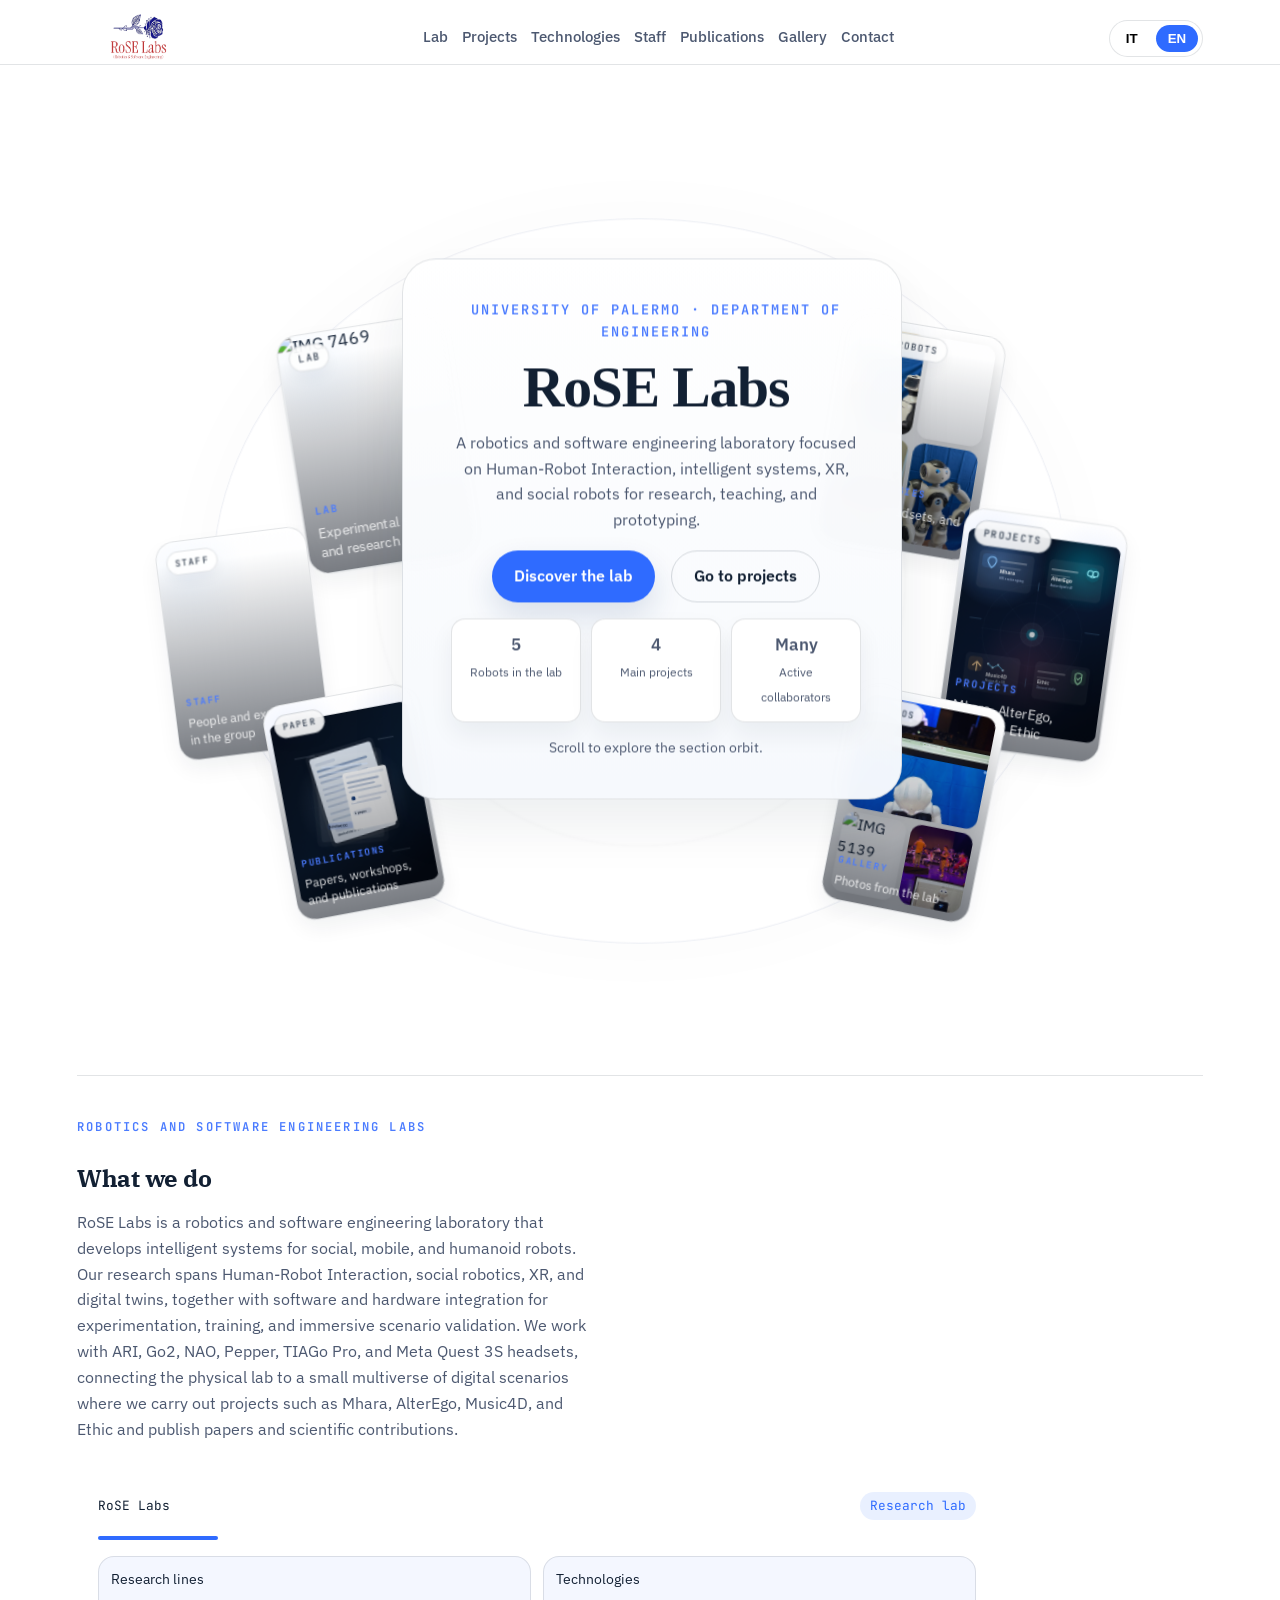
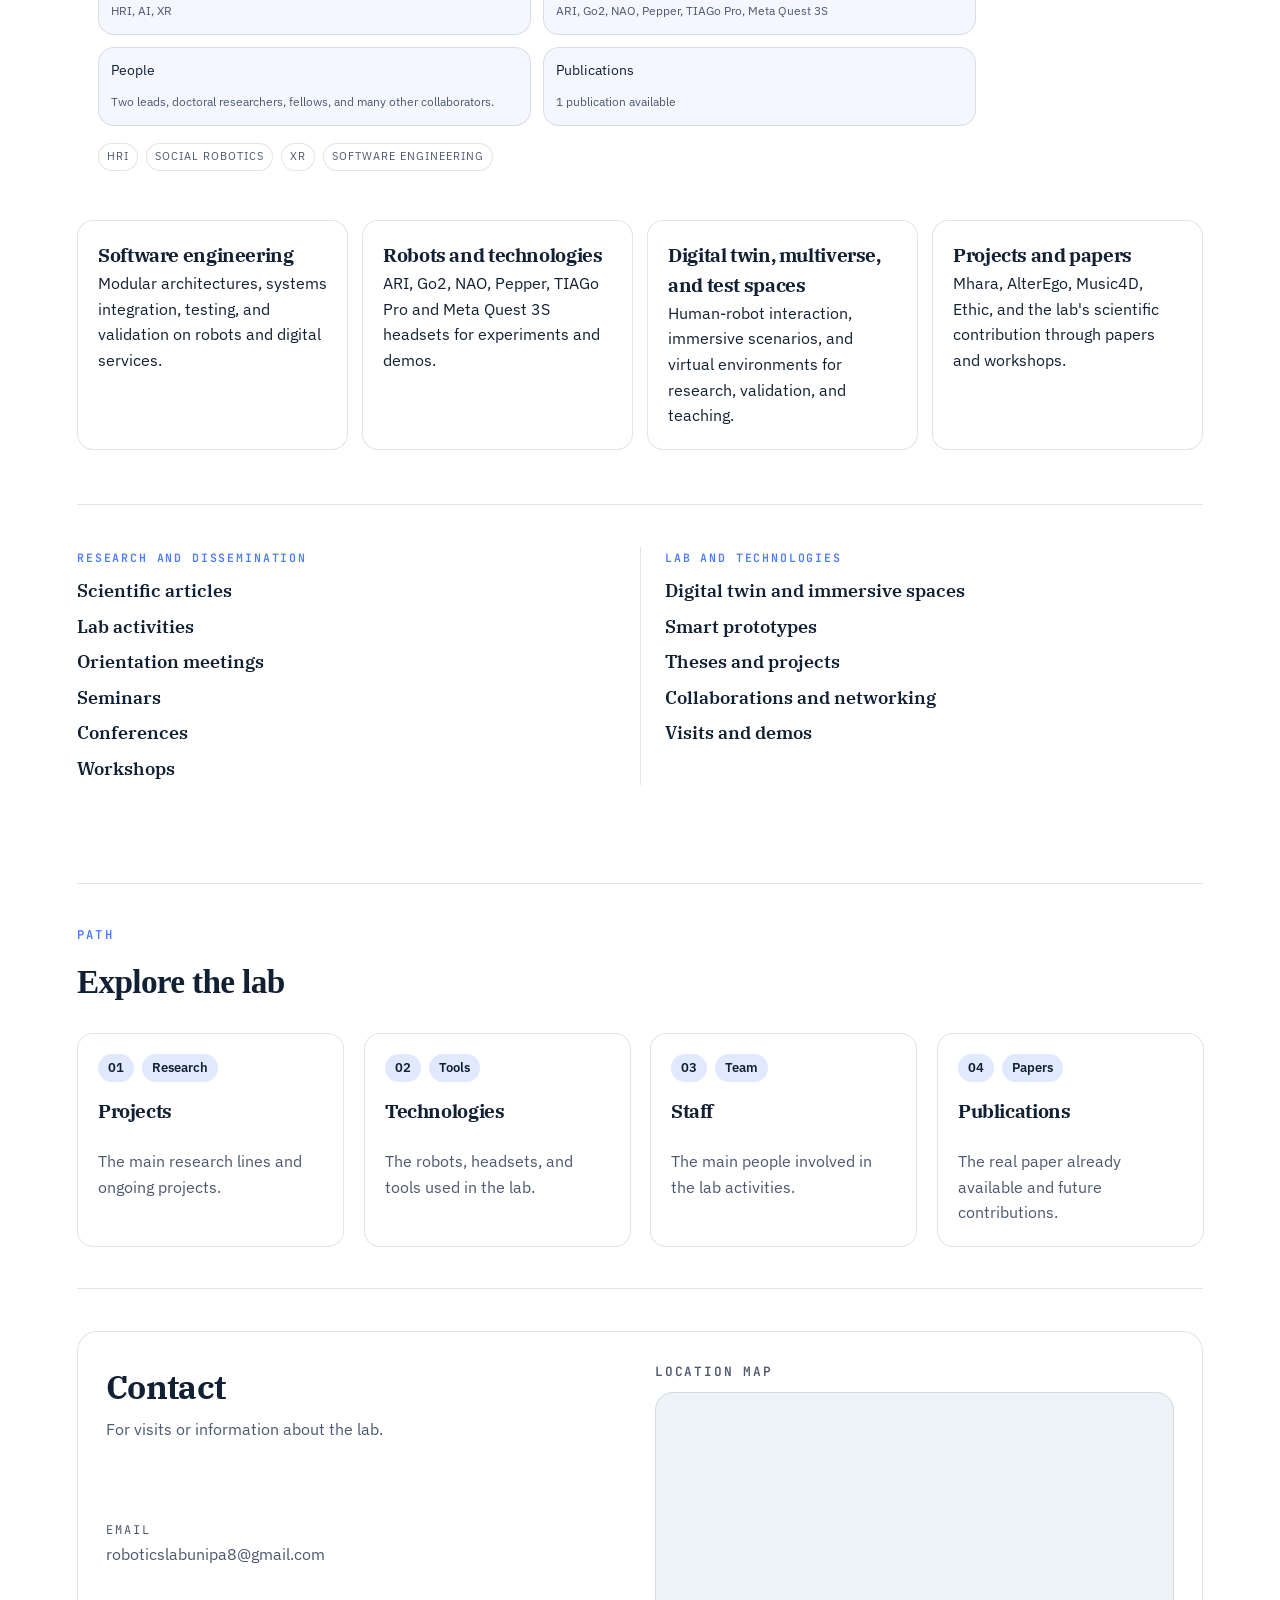
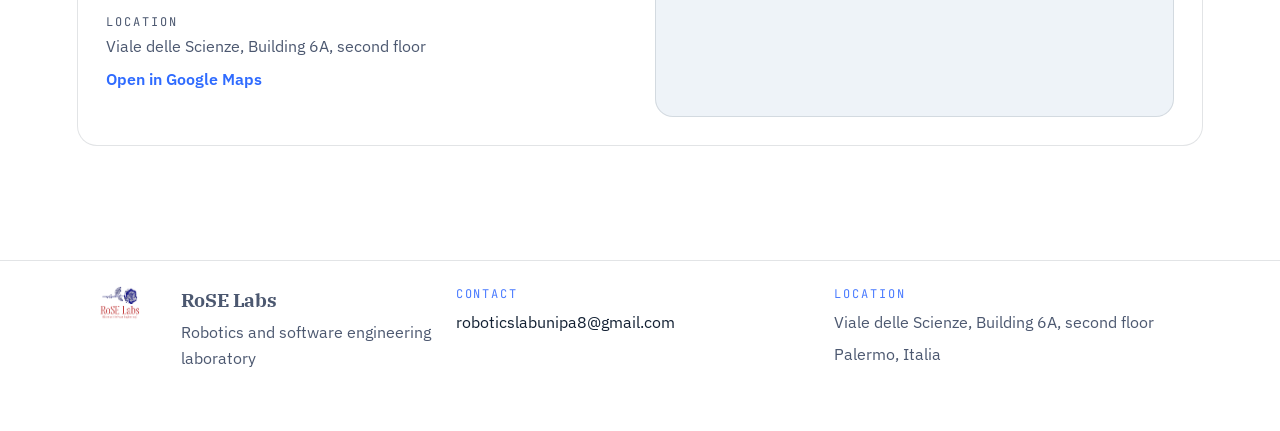
==== index.html @ fd1075a4 "Move contact map beside details" ====
<!doctype html>
<html lang="it">
  <head>
    <meta charset="utf-8" />
    <meta name="viewport" content="width=device-width, initial-scale=1" />
    <title>RoSE Labs | Robotica & Ingegneria del Software</title>
    <link rel="preconnect" href="https://fonts.googleapis.com" />
    <link rel="preconnect" href="https://fonts.gstatic.com" crossorigin />
    <link
      href="https://fonts.googleapis.com/css2?family=IBM+Plex+Sans:wght@400;500;600;700&family=IBM+Plex+Serif:wght@500;600;700&family=JetBrains+Mono:wght@500&display=swap"
      rel="stylesheet"
    />
    <script src="theme-init.js?v=20260723-8"></script>
    <link rel="stylesheet" href="styles.css?v=20260723-8" />
    <script defer src="data/site-content.js?v=20260723-8"></script>
    <script defer src="app.js?v=20260723-8"></script>
  </head>
  <body class="home-page">
    <div class="ambient"></div>
    <div class="mesh"></div>

    <div class="site-loader" data-site-loader aria-live="polite" aria-busy="true">
      <div class="ai-matrix-loader" aria-hidden="true">
        <div class="glow"></div>
        <span class="digit">0</span>
        <span class="digit">1</span>
        <span class="digit">0</span>
        <span class="digit">1</span>
        <span class="digit">1</span>
        <span class="digit">0</span>
        <span class="digit">0</span>
        <span class="digit">1</span>
      </div>
    </div>

    <a class="skip" href="#contenuti">Skip</a>

    <header class="site-header">
      <nav class="nav">
        <a class="site-brand" href="#home" aria-label="RoSE Labs home">
          <img src="assets/rose-labs-logo.png" alt="RoSE Labs" />
        </a>
        <div class="nav-links" id="site-nav-links">
          <a href="#lab" data-i18n="nav.lab">Lab</a>
          <a href="projects.html" data-i18n="nav.projects">Progetti</a>
          <a href="tecnologie.html" data-i18n="nav.equipment">Tecnologie</a>
          <a href="people.html" data-i18n="nav.team">Staff</a>
          <a href="publications.html" data-i18n="nav.publications">Pubblicazioni</a>
          <a href="gallery.html" data-i18n="nav.gallery">Galleria</a>
          <a href="#contatti" data-i18n="nav.contact">Contatti</a>
        </div>
        <div class="header-actions">
          <button
            type="button"
            class="nav-toggle"
            data-nav-toggle
            aria-expanded="false"
            aria-controls="site-nav-links"
            data-i18n="nav.menu"
          >
            Menu
          </button>
          <div class="lang-switch" aria-label="Language">
            <button type="button" class="lang-btn" data-lang="it" aria-pressed="true">IT</button>
            <button type="button" class="lang-btn" data-lang="en" aria-pressed="false">EN</button>
          </div>
        </div>
      </nav>
    </header>

    <main id="contenuti">
      <section class="hero hero--orbit" id="home">
        <div class="parallax-layer parallax-layer--halo" data-parallax-speed="0.16" aria-hidden="true"></div>
        <div class="parallax-layer parallax-layer--grid" data-parallax-speed="-0.22" data-parallax-axis="x" aria-hidden="true"></div>
        <div class="parallax-layer parallax-layer--sheet" data-parallax-speed="0.18" aria-hidden="true"></div>
        <div class="parallax-layer parallax-layer--beam" data-parallax-speed="0.28" data-parallax-axis="x" aria-hidden="true"></div>
        <div class="hero-orbit">
          <div class="hero-orbit__stage">
            <div class="hero-orbit__center">
              <p class="eyebrow" data-i18n="hero.eyebrow">Università degli Studi di Palermo · Dipartimento di Ingegneria</p>
              <h1 data-i18n="hero.title">RoSE Labs</h1>
              <p class="hero-subtitle" data-i18n="hero.subtitle">
                Laboratori di robotica e ingegneria del software dedicati a Human-Robot Interaction, sistemi intelligenti, XR e robot sociali per ricerca, didattica e prototipazione.
              </p>
              <div class="hero-actions">
                <a class="cta" href="#lab" data-i18n="hero.ctaPrimary">Scopri il laboratorio</a>
                <a class="cta ghost" href="projects.html" data-i18n="hero.ctaSecondary">Vai ai progetti</a>
              </div>
              <div class="hero-metrics">
                <div class="metric">
                  <span class="metric-value" data-i18n="hero.metric1.value">—</span>
                  <span class="metric-label" data-i18n="hero.metric1.label">Robot nel lab</span>
                </div>
                <div class="metric">
                  <span class="metric-value" data-i18n="hero.metric2.value">—</span>
                  <span class="metric-label" data-i18n="hero.metric2.label">Progetti principali</span>
                </div>
                <div class="metric">
                  <span class="metric-value" data-i18n="hero.metric3.value">Tanti</span>
                  <span class="metric-label" data-i18n="hero.metric3.label">Collaboratori attivi</span>
                </div>
              </div>
              <p class="hero-note" data-i18n="hero.note">
                Scorri per esplorare l'orbita delle sezioni.
              </p>
            </div>

            <div class="hero-orbit__cards" data-hero-orbit-track aria-label="Sezioni principali del sito"></div>
          </div>
        </div>
      </section>

      <section class="focus reveal" id="lab">
        <div class="focus-intro">
          <p class="section-eyebrow" data-i18n="focus.eyebrow">ROBOTICS AND SOFTWARE ENGINEERING LABS</p>
          <h2 data-i18n="focus.title">Di cosa ci occupiamo</h2>
          <p class="section-subtitle focus-subtitle" data-i18n="focus.subtitle">
            RoSE Labs riunisce laboratori di robotica e ingegneria del software che sviluppano sistemi intelligenti applicati a robot sociali, mobili e umanoidi. Le attività di ricerca spaziano dall'Human-Robot Interaction alla robotica sociale, dall'XR agli ambienti immersivi, fino all'integrazione tra software e hardware per sperimentazione, formazione e telepresenza. Lavoriamo con ARI, Go2, NAO, Pepper, TIAGo Pro e visori Meta Quest 3S, collegando il laboratorio fisico a un piccolo multiverso di scenari digitali in cui portiamo avanti progetti come Mhara, AlterEgo, Music4D ed Ethic e pubblichiamo articoli e contributi scientifici.
          </p>
        </div>
        <div class="focus-highlight">
          <div class="console">
            <div class="console-top">
              <span>RoSE Labs</span>
              <span class="console-chip" data-i18n="hero.panelStatus">Laboratorio di ricerca</span>
            </div>
            <div class="console-body">
              <div class="console-line"></div>
              <div class="console-grid">
                <div class="console-card">
                  <p data-i18n="hero.panel1.title">Linee di ricerca</p>
                  <span data-i18n="hero.panel1.value">HRI, AI, XR</span>
                </div>
                <div class="console-card">
                  <p data-i18n="hero.panel2.title">Tecnologie</p>
                  <span data-i18n="hero.panel2.value">ARI, Go2, NAO, Pepper, TIAGo Pro, Meta Quest 3S</span>
                </div>
                <div class="console-card">
                  <p data-i18n="hero.panel3.title">Persone</p>
                  <span data-i18n="hero.panel3.value">Due responsabili, dottorandi, borsisti e tanti altri collaboratori.</span>
                </div>
                <div class="console-card">
                  <p data-i18n="hero.panel4.title">Pubblicazioni</p>
                  <span data-i18n="hero.panel4.value">1 pubblicazione disponibile</span>
                </div>
              </div>
              <div class="console-strip">
                <span>HRI</span>
                <span>Social Robotics</span>
                <span>XR</span>
                <span>Software Engineering</span>
              </div>
            </div>
          </div>
        </div>
        <div class="focus-grid">
          <article class="focus-card">
            <h3 data-i18n="focus.card1.title">Ingegneria del software</h3>
            <p data-i18n="focus.card1.desc">Architetture modulari, integrazione dei sistemi, test e validazione su robot e servizi digitali.</p>
          </article>
          <article class="focus-card">
            <h3 data-i18n="focus.card2.title">Robot e tecnologie</h3>
            <p data-i18n="focus.card2.desc">ARI, Go2, NAO, Pepper, TIAGo Pro e visori Meta Quest 3S per sperimentazioni e demo.</p>
          </article>
          <article class="focus-card">
            <h3 data-i18n="focus.card3.title">XR e metaverso</h3>
            <p data-i18n="focus.card3.desc">Interazione uomo-robot, telepresenza, mondi immersivi e scenari digitali per ricerca e didattica.</p>
          </article>
          <article class="focus-card">
            <h3 data-i18n="focus.card4.title">Progetti e articoli</h3>
            <p data-i18n="focus.card4.desc">Mhara, AlterEgo, Music4D, Ethic e il nostro contributo scientifico con paper e workshop.</p>
          </article>
        </div>
      </section>

      <section class="stats reveal stats-band" aria-label="Attività del laboratorio">
        <div class="stats-marquee" data-stats-marquee></div>
      </section>

      <section class="section reveal section-hub" id="esplora">
        <div class="section-header">
          <div>
            <p class="section-eyebrow" data-i18n="hub.eyebrow">Percorso</p>
            <h2 data-i18n="hub.title">Approfondisci il laboratorio</h2>
          </div>
        </div>
        <div class="cards hub-grid">
          <a class="card hub-card" href="projects.html">
            <div class="card-top">
              <span class="pill">01</span>
              <span class="pill" data-i18n="hub.card1.meta">Ricerca</span>
            </div>
            <h3 data-i18n="hub.card1.title">Progetti</h3>
            <p data-i18n="hub.card1.desc">Le principali linee di ricerca e i progetti in corso.</p>
          </a>
          <a class="card hub-card" href="tecnologie.html">
            <div class="card-top">
              <span class="pill">02</span>
              <span class="pill" data-i18n="hub.card2.meta">Strumenti</span>
            </div>
            <h3 data-i18n="hub.card2.title">Tecnologie</h3>
            <p data-i18n="hub.card2.desc">Robot, visori e strumenti utilizzati nel laboratorio.</p>
          </a>
          <a class="card hub-card" href="people.html">
            <div class="card-top">
              <span class="pill">03</span>
              <span class="pill" data-i18n="hub.card3.meta">Team</span>
            </div>
            <h3 data-i18n="hub.card3.title">Staff</h3>
            <p data-i18n="hub.card3.desc">Le persone principali coinvolte nelle attività del laboratorio.</p>
          </a>
          <a class="card hub-card" href="publications.html">
            <div class="card-top">
              <span class="pill">04</span>
              <span class="pill" data-i18n="hub.card4.meta">Articoli</span>
            </div>
            <h3 data-i18n="hub.card4.title">Pubblicazioni</h3>
            <p data-i18n="hub.card4.desc">L'articolo reale già disponibile e i prossimi contributi.</p>
          </a>
        </div>
      </section>

      <section class="section callout reveal" id="contatti">
        <div class="section-parallax section-parallax--contact" data-parallax-speed="0.16" aria-hidden="true"></div>
        <div class="callout-box">
          <div class="callout-content">
            <div>
              <h2 data-i18n="contact.title">Contatti</h2>
              <p data-i18n="contact.subtitle">Per visite o informazioni sul laboratorio.</p>
            </div>
            <div class="contact-info">
              <div>
                <span class="contact-label" data-i18n="contact.emailLabel">Email</span>
                <p>roboticslabunipa8@gmail.com</p>
              </div>
              <div>
                <span class="contact-label" data-i18n="contact.locationLabel">Sede</span>
                <p data-i18n="contact.location">Viale delle Scienze, Edificio 6A, secondo piano</p>
                <a
                  class="contact-map"
                  data-i18n="contact.mapLabel"
                  href="https://www.google.com/maps/search/?api=1&query=Viale+delle+Scienze%2C+Edificio+6A%2C+secondo+piano%2C+Palermo"
                  target="_blank"
                  rel="noreferrer"
                >
                  Apri su Google Maps
                </a>
              </div>
            </div>
          </div>
          <div class="contact-map-embed">
            <p class="contact-map-title" data-i18n="contact.mapEmbedTitle">Mappa della sede</p>
            <iframe
              title="Mappa della sede del laboratorio"
              src="https://www.google.com/maps?q=Viale+delle+Scienze,+Edificio+6A,+secondo+piano,+Palermo&output=embed"
              loading="lazy"
              referrerpolicy="no-referrer-when-downgrade"
              allowfullscreen
            ></iframe>
          </div>
        </div>
      </section>

    </main>

    <footer class="footer">
      <div class="footer-brand">
        <img class="footer-logo" src="assets/rose-labs-logo.png" alt="RoSE Labs" />
        <div class="footer-brand-text">
          <strong>RoSE Labs</strong>
          <p data-i18n="footer.line">Laboratori di robotica e ingegneria del software</p>
        </div>
      </div>
      <div class="footer-block">
        <span class="footer-label" data-i18n="contact.title">Contatti</span>
        <a href="mailto:roboticslabunipa8@gmail.com">roboticslabunipa8@gmail.com</a>
      </div>
      <div class="footer-block">
        <span class="footer-label" data-i18n="contact.locationLabel">Sede</span>
        <p data-i18n="contact.location">Viale delle Scienze, Edificio 6A, secondo piano</p>
        <p>Palermo, Italia</p>
      </div>
    </footer>
  </body>
</html>
---- styles.css ----
:root {
  --ink: #0b1422;
  --ink-soft: #243247;
  --paper: #f3f6fb;
  --card: #ffffff;
  --accent: #2f6bff;
  --accent-2: #4a7bff;
  --accent-3: #d6e4ff;
  --shadow: rgba(11, 20, 34, 0.12);
  --glow: rgba(47, 107, 255, 0.25);
}

* {
  box-sizing: border-box;
  margin: 0;
  padding: 0;
}

body {
  font-family: "Sora", sans-serif;
  color: var(--ink);
  background: #fff;
  min-height: 100vh;
  line-height: 1.6;
}

html.show-site-loader body {
  overflow: hidden;
}

html.show-site-loader body > :not(.site-loader) {
  visibility: hidden;
}

.ambient {
  position: fixed;
  inset: -10% -20% auto auto;
  width: 55vw;
  height: 55vw;
  background: radial-gradient(circle, rgba(47, 107, 255, 0.25) 0%, transparent 70%);
  filter: blur(55px);
  z-index: -2;
  display: none;
}

.mesh {
  position: fixed;
  inset: 0;
  background-image: radial-gradient(circle at 1px 1px, rgba(11, 20, 34, 0.05) 1px, transparent 0);
  background-size: 26px 26px;
  opacity: 0.45;
  pointer-events: none;
  z-index: -1;
  display: none;
}

a {
  color: inherit;
  text-decoration: none;
}

.skip {
  position: absolute;
  left: -999px;
  top: 10px;
  background: var(--accent);
  color: #fff;
  padding: 8px 12px;
  border-radius: 999px;
}

.skip:focus {
  left: 20px;
}

.site-loader {
  position: fixed;
  inset: 0;
  z-index: 6000;
  display: none;
  place-items: center;
  padding: 24px;
  background: #fff;
  transition:
    opacity 0.32s ease,
    visibility 0.32s ease,
    transform 0.32s ease;
}

html.show-site-loader .site-loader {
  display: grid;
}

.site-loader.is-hidden {
  opacity: 0;
  visibility: hidden;
  pointer-events: none;
  transform: scale(1.01);
}


.ai-matrix-loader {
  width: 120px;
  height: 160px;
  margin: 30px auto;
  position: relative;
  perspective: 800px;
  display: grid;
  grid-template-columns: repeat(3, 1fr);
  gap: 5px;
}

.digit {
  color: var(--accent);
  font-family: monospace;
  font-size: 18px;
  text-align: center;
  text-shadow: 0 0 5px rgba(47, 107, 255, 0.85);
  animation:
    matrix-fall 2s infinite,
    matrix-flicker 0.5s infinite;
  opacity: 0;
  z-index: 1;
}

.digit:nth-child(1) {
  animation-delay: 0.1s;
}

.digit:nth-child(2) {
  animation-delay: 0.3s;
}

.digit:nth-child(3) {
  animation-delay: 0.5s;
}

.digit:nth-child(4) {
  animation-delay: 0.7s;
}

.digit:nth-child(5) {
  animation-delay: 0.9s;
}

.digit:nth-child(6) {
  animation-delay: 1.1s;
}

.digit:nth-child(7) {
  animation-delay: 1.3s;
}

.digit:nth-child(8) {
  animation-delay: 1.5s;
}

.glow {
  position: absolute;
  top: 0;
  left: 0;
  right: 0;
  bottom: 0;
  background: radial-gradient(
    circle,
    rgba(47, 107, 255, 0.12) 0%,
    transparent 70%
  );
  animation: matrix-pulse 2s infinite;
}

@keyframes matrix-fall {
  0% {
    transform: translateY(-50px) rotateX(90deg);
    opacity: 0;
  }
  20%,
  80% {
    transform: translateY(0) rotateX(0deg);
    opacity: 0.8;
  }
  100% {
    transform: translateY(50px) rotateX(-90deg);
    opacity: 0;
  }
}

@keyframes matrix-flicker {
  0%,
  19%,
  21%,
  100% {
    opacity: 0.8;
  }
  20% {
    opacity: 0.2;
  }
}

@keyframes matrix-pulse {
  0%,
  100% {
    opacity: 0.25;
  }
  50% {
    opacity: 0.6;
  }
}

.site-header {
  padding: 16px 6vw 0;
  position: sticky;
  top: 0;
  z-index: 10;
  backdrop-filter: blur(12px);
  background: rgba(255, 255, 255, 0.98);
}

.nav {
  display: flex;
  align-items: center;
  justify-content: space-between;
  gap: 24px;
}

.site-brand {
  display: inline-flex;
  align-items: center;
  flex: 0 0 auto;
}

.site-brand img {
  display: block;
  width: min(240px, 38vw);
  height: auto;
}

.nav-links {
  display: flex;
  gap: 18px;
  font-weight: 500;
  flex-wrap: wrap;
}

.nav-links a {
  padding: 6px 0;
  border-bottom: 2px solid transparent;
  transition: border-color 0.2s ease;
}

.nav-links a:hover,
.nav-links a:focus {
  border-color: var(--accent);
}

.lang-switch {
  display: flex;
  gap: 6px;
  background: rgba(255, 255, 255, 0.7);
  padding: 4px;
  border-radius: 999px;
  box-shadow: 0 8px 20px rgba(11, 20, 34, 0.08);
}

.lang-btn {
  border: none;
  background: transparent;
  padding: 6px 12px;
  border-radius: 999px;
  font-weight: 600;
  cursor: pointer;
}

.lang-btn.active {
  background: var(--accent);
  color: #fff;
}

main {
  padding: 0 6vw 80px;
}

.hero {
  display: grid;
  grid-template-columns: repeat(2, minmax(0, 1fr));
  gap: 48px;
  padding: 80px 0 40px;
  align-items: center;
}

.hero.hero--orbit {
  display: block;
  padding: 56px 0 34px;
  position: relative;
  isolation: isolate;
  overflow: visible;
}

.hero.hero--orbit::before {
  content: "";
  position: absolute;
  inset: 14px 0 0;
  border-radius: 42px;
  background: transparent;
  border: 1px solid transparent;
  box-shadow: none;
  z-index: 0;
}

.hero.hero--orbit::after {
  content: "";
  position: absolute;
  inset: 14px 0 0;
  border-radius: 42px;
  background: transparent;
  pointer-events: none;
  z-index: 0;
}

.eyebrow {
  text-transform: uppercase;
  letter-spacing: 2px;
  font-size: 0.85rem;
  color: var(--accent-2);
  font-weight: 600;
  margin-bottom: 12px;
  font-family: "JetBrains Mono", monospace;
}

.hero h1 {
  font-family: "Fraunces", serif;
  font-size: clamp(2.6rem, 4.2vw, 3.9rem);
  line-height: 1.1;
  margin-bottom: 18px;
}

.hero-subtitle {
  font-size: 1.05rem;
  color: var(--ink-soft);
  margin-bottom: 24px;
}

.hero-actions {
  display: flex;
  gap: 16px;
  margin-bottom: 18px;
  flex-wrap: wrap;
}

.cta {
  display: inline-flex;
  align-items: center;
  justify-content: center;
  padding: 12px 22px;
  background: var(--accent);
  color: #fff;
  border-radius: 999px;
  font-weight: 600;
  box-shadow: 0 14px 30px var(--glow);
  transition: transform 0.2s ease, box-shadow 0.2s ease;
}

.cta:hover {
  transform: translateY(-2px);
  box-shadow: 0 18px 34px rgba(47, 107, 255, 0.35);
}

.cta.ghost {
  background: transparent;
  color: var(--ink);
  border: 1px solid rgba(11, 20, 34, 0.2);
  box-shadow: none;
}

.hero-metrics {
  display: grid;
  grid-template-columns: repeat(3, minmax(0, 1fr));
  gap: 12px;
  margin-bottom: 18px;
}

.metric {
  background: #fff;
  border-radius: 16px;
  padding: 12px 14px;
  box-shadow: 0 12px 24px rgba(11, 20, 34, 0.08);
}

.metric-value {
  font-size: 1.2rem;
  font-weight: 600;
  display: block;
}

.metric-label {
  font-size: 0.8rem;
  color: var(--ink-soft);
}

.language-choice {
  display: flex;
  align-items: center;
  gap: 12px;
  flex-wrap: wrap;
  font-size: 0.95rem;
  margin-bottom: 10px;
}

.lang-pill {
  border: none;
  background: #fff;
  padding: 6px 14px;
  border-radius: 999px;
  box-shadow: 0 10px 22px rgba(11, 20, 34, 0.08);
  cursor: pointer;
  font-weight: 600;
}

.hero-note {
  color: rgba(11, 20, 34, 0.7);
  font-size: 0.9rem;
}

.hero.hero--orbit .hero-orbit {
  position: relative;
  z-index: 1;
  padding: clamp(18px, 2.2vw, 28px);
}

.hero.hero--orbit .hero-orbit__stage {
  position: relative;
  min-height: clamp(820px, 96vh, 1120px);
  border-radius: 36px;
  overflow: visible;
}

.hero.hero--orbit .hero-orbit__stage::before,
.hero.hero--orbit .hero-orbit__stage::after {
  content: "";
  position: absolute;
  pointer-events: none;
  transform-origin: center;
}

.hero.hero--orbit .hero-orbit__stage::before {
  inset: 8% 10%;
  border-radius: 50%;
  border: 1px solid rgba(22, 59, 116, 0.08);
  box-shadow:
    inset 0 0 0 1px rgba(22, 59, 116, 0.03),
    0 0 120px rgba(22, 59, 116, 0.03);
  opacity: 0.78;
}

.hero.hero--orbit .hero-orbit__stage::after {
  inset: 18% 16%;
  border-radius: 50%;
  background:
    radial-gradient(circle at 50% 50%, rgba(22, 59, 116, 0.05) 0%, transparent 52%),
    radial-gradient(circle at 50% 50%, transparent 57%, rgba(22, 59, 116, 0.04) 58%, transparent 59%);
  opacity: 0.42;
}

.hero.hero--orbit .hero-orbit__center {
  position: absolute;
  top: 44%;
  left: 50%;
  z-index: 2;
  width: min(500px, 88vw);
  padding:
    clamp(28px, 3.5vw, 40px)
    clamp(30px, 3.8vw, 40px)
    clamp(28px, 3.5vw, 40px)
    clamp(34px, 4.5vw, 48px);
  border-radius: 34px;
  background:
    linear-gradient(180deg, rgba(255, 255, 255, 0.98), rgba(246, 249, 253, 0.98));
  border: 1px solid var(--line);
  box-shadow: 0 24px 56px rgba(18, 32, 51, 0.08);
  backdrop-filter: blur(10px);
  text-align: center;
  color: var(--ink);
  transform: translate(calc(-50% + 12px), -50%);
}

.hero.hero--orbit .hero-orbit__center .eyebrow {
  color: var(--accent-2);
}

.hero.hero--orbit .hero-subtitle {
  max-width: 58ch;
  margin: 0 auto 18px;
  color: var(--ink-soft);
}

.hero.hero--orbit .hero-actions {
  justify-content: center;
}

.hero.hero--orbit .cta.ghost {
  color: var(--ink);
  border-color: rgba(18, 32, 51, 0.16);
}

.hero.hero--orbit .hero-metrics {
  margin-bottom: 14px;
}

.hero.hero--orbit .metric {
  background: #fff;
  border: 1px solid var(--line);
  box-shadow: 0 12px 24px rgba(18, 32, 51, 0.06);
  color: var(--ink);
}

.hero.hero--orbit .metric-value,
.hero.hero--orbit .metric-label,
.hero.hero--orbit .hero-note {
  color: var(--ink-soft);
}

.hero.hero--orbit .hero-note {
  margin-top: 6px;
}

.hero.hero--orbit .hero-orbit__cards {
  position: absolute;
  inset: 0;
  z-index: 1;
  transform-style: preserve-3d;
}

.hero-orbit-card {
  position: absolute;
  top: 50%;
  left: 50%;
  width: clamp(160px, 12vw, 226px);
  aspect-ratio: 4 / 5.8;
  transform:
    translate(-50%, -50%)
    translate3d(
    calc(var(--orbit-x) + var(--orbit-scroll-x, 0px)),
      calc(var(--orbit-y) + var(--orbit-scroll-y, 0px)),
      0
    )
    rotate(calc(var(--orbit-rotate) + var(--orbit-scroll-rotate, 0deg)))
    scale(var(--orbit-scale));
  border-radius: 20px;
  overflow: hidden;
  background: #fff;
  border: 1px solid var(--line);
  box-shadow: 0 10px 22px rgba(18, 32, 51, 0.06);
  color: var(--ink);
  display: flex;
  align-items: flex-end;
  text-decoration: none;
  transition:
    transform 0.28s ease,
    box-shadow 0.28s ease,
    border-color 0.28s ease;
  will-change: transform;
}

.hero-orbit-card::before {
  content: "";
  position: absolute;
  inset: 0;
  background:
    linear-gradient(180deg, rgba(255, 255, 255, 0.02) 10%, rgba(6, 10, 18, 0.52) 100%);
  pointer-events: none;
  z-index: 1;
}

.hero-orbit-card__visual {
  position: absolute;
  inset: 0;
  display: block;
  overflow: hidden;
  background:
    radial-gradient(circle at 20% 18%, rgba(125, 183, 255, 0.08) 0%, transparent 28%),
    linear-gradient(180deg, rgba(255, 255, 255, 0.05), rgba(246, 249, 253, 0.94));
}

.hero-orbit-card__visual img {
  width: 100%;
  height: 100%;
  display: block;
  object-fit: cover;
  transform: scale(1.02);
  transition: transform 0.35s ease;
  filter: saturate(1.05) contrast(1.04);
}

.hero-orbit-card__visual--collage {
  display: grid;
  gap: 5px;
  padding: 9px;
  background:
    radial-gradient(circle at 20% 18%, rgba(125, 183, 255, 0.07) 0%, transparent 30%),
    linear-gradient(180deg, rgba(255, 255, 255, 0.04), rgba(246, 249, 253, 0.96));
}

.hero-orbit-card__visual--people {
  grid-template-columns: 1.12fr 0.88fr 0.84fr;
  grid-template-rows: 1.05fr 0.82fr 0.82fr;
}

.hero-orbit-card__visual--people .hero-orbit-card__tile--0 {
  grid-column: 1 / 3;
  grid-row: 1 / 3;
}

.hero-orbit-card__visual--people .hero-orbit-card__tile--1 {
  grid-column: 3 / 4;
  grid-row: 1 / 2;
}

.hero-orbit-card__visual--people .hero-orbit-card__tile--2 {
  grid-column: 3 / 4;
  grid-row: 2 / 3;
}

.hero-orbit-card__visual--people .hero-orbit-card__tile--3 {
  grid-column: 1 / 2;
  grid-row: 3 / 4;
}

.hero-orbit-card__visual--people .hero-orbit-card__tile--4 {
  grid-column: 2 / 4;
  grid-row: 3 / 4;
}

.hero-orbit-card__visual--robots,
.hero-orbit-card__visual--gallery {
  grid-template-columns: repeat(2, minmax(0, 1fr));
  grid-template-rows: repeat(2, minmax(0, 1fr));
}

.hero-orbit-card__visual--gallery {
  grid-template-rows: 1.1fr 0.78fr;
}

.hero-orbit-card__visual--gallery .hero-orbit-card__tile--0 {
  grid-column: 1 / 3;
  grid-row: 1 / 2;
}

.hero-orbit-card__visual--gallery .hero-orbit-card__tile--1 {
  grid-column: 1 / 2;
  grid-row: 2 / 3;
}

.hero-orbit-card__visual--gallery .hero-orbit-card__tile--2 {
  grid-column: 2 / 3;
  grid-row: 2 / 3;
}

.hero-orbit-card__tile {
  position: relative;
  overflow: hidden;
  border-radius: 12px;
  background: rgba(255, 255, 255, 0.03);
  box-shadow: 0 8px 18px rgba(0, 0, 0, 0.12);
}

.hero-orbit-card__tile img {
  width: 100%;
  height: 100%;
  display: block;
  object-fit: cover;
  filter: saturate(1.04) contrast(1.03);
}

.hero-orbit-card__visual--illustration {
  background:
    radial-gradient(circle at 18% 18%, rgba(94, 140, 255, 0.12) 0%, transparent 26%),
    radial-gradient(circle at 82% 22%, rgba(47, 107, 255, 0.1) 0%, transparent 24%),
    linear-gradient(180deg, rgba(255, 255, 255, 0.06), rgba(246, 249, 253, 0.96));
}

.hero-orbit-card__visual--illustration img {
  object-fit: contain;
  padding: 6px;
}

.hero-orbit-card__badge {
  position: absolute;
  top: 10px;
  left: 10px;
  z-index: 2;
  padding: 4px 8px;
  border-radius: 999px;
  background: rgba(255, 255, 255, 0.88);
  border: 1px solid var(--line);
  color: var(--ink);
  font-family: "JetBrains Mono", monospace;
  font-size: 0.6rem;
  letter-spacing: 0.12em;
  text-transform: uppercase;
  backdrop-filter: blur(10px);
  box-shadow: 0 8px 14px rgba(18, 32, 51, 0.04);
}

.hero-orbit-card__copy {
  position: relative;
  z-index: 2;
  display: grid;
  gap: 4px;
  padding: 12px 12px 12px;
}

.hero-orbit-card__label {
  font-family: "JetBrains Mono", monospace;
  font-size: 0.62rem;
  letter-spacing: 0.16em;
  text-transform: uppercase;
  color: var(--accent-2);
  font-weight: 700;
}

.hero-orbit-card__meta {
  font-size: 0.84rem;
  line-height: 1.35;
  color: rgba(255, 255, 255, 0.88);
}

.hero-orbit-card:hover,
.hero-orbit-card:focus-visible {
  border-color: rgba(22, 59, 116, 0.28);
  box-shadow: 0 16px 30px rgba(18, 32, 51, 0.08);
  transform:
    translate(-50%, -50%)
    translate3d(
      calc(var(--orbit-x) + var(--orbit-scroll-x, 0px)),
      calc(var(--orbit-y) + var(--orbit-scroll-y, 0px)),
      0
    )
    rotate(calc(0deg + var(--orbit-scroll-rotate, 0deg)))
    scale(calc(var(--orbit-scale) * 1.03));
}

.hero-orbit-card:hover .hero-orbit-card__visual img,
.hero-orbit-card:focus-visible .hero-orbit-card__visual img {
  transform: scale(1.04);
}

.hero-orbit-card:focus-visible {
  outline: 3px solid rgba(22, 59, 116, 0.22);
  outline-offset: 4px;
}

.hero-visual {
  position: relative;
  height: 460px;
  display: flex;
  justify-content: center;
  align-items: center;
}

.console {
  width: 320px;
  background: transparent;
  color: var(--ink);
  border-radius: 28px;
  padding: 20px;
  box-shadow: none;
  border: 1px solid transparent;
  position: relative;
  overflow: hidden;
  animation: none;
}

.console-top {
  display: flex;
  align-items: center;
  justify-content: space-between;
  font-family: "JetBrains Mono", monospace;
  font-size: 0.8rem;
  margin-bottom: 16px;
}

.console-chip {
  background: rgba(47, 107, 255, 0.1);
  color: var(--accent);
  padding: 4px 10px;
  border-radius: 999px;
}

.console-body {
  display: grid;
  gap: 16px;
}

.console-line {
  width: 120px;
  height: 4px;
  background: var(--accent);
  border-radius: 999px;
}

.console-grid {
  display: grid;
  grid-template-columns: repeat(2, minmax(0, 1fr));
  gap: 12px;
}

.console-card {
  background: rgba(47, 107, 255, 0.05);
  border: 1px solid var(--line);
  padding: 12px;
  border-radius: 16px;
}

.console-card p {
  font-size: 0.85rem;
  margin-bottom: 6px;
  color: var(--ink);
}

.console-card span {
  font-size: 0.75rem;
  color: var(--ink-soft);
}

.console-strip {
  display: flex;
  gap: 8px;
  flex-wrap: wrap;
  font-size: 0.7rem;
  text-transform: uppercase;
  letter-spacing: 1px;
}

.console-strip span {
  padding: 4px 8px;
  border: 1px solid var(--line);
  border-radius: 999px;
  background: #fff;
  color: var(--ink-soft);
}

.orb {
  position: absolute;
  border-radius: 999px;
  background: radial-gradient(circle, rgba(125, 183, 255, 0.6) 0%, rgba(125, 183, 255, 0.1) 70%);
  filter: blur(1px);
  animation: drift 10s ease-in-out infinite;
}

.orb-one {
  width: 120px;
  height: 120px;
  top: 20px;
  left: 20px;
}

.orb-two {
  width: 80px;
  height: 80px;
  bottom: 40px;
  right: 30px;
  animation-delay: -2s;
}

.orb-three {
  width: 60px;
  height: 60px;
  top: 150px;
  right: 80px;
  background: radial-gradient(circle, rgba(47, 107, 255, 0.6) 0%, rgba(47, 107, 255, 0.1) 70%);
}

.focus {
  padding: 40px 0 20px;
  display: grid;
  gap: 28px;
}

.focus-intro {
  display: grid;
  gap: 12px;
  max-width: 920px;
}

.section-header {
  display: flex;
  justify-content: space-between;
  gap: 30px;
  margin-bottom: 36px;
  align-items: flex-end;
}

.section-eyebrow {
  text-transform: uppercase;
  letter-spacing: 2px;
  font-size: 0.8rem;
  color: var(--accent-2);
  font-weight: 600;
  margin-bottom: 10px;
  font-family: "JetBrains Mono", monospace;
}

.section h2 {
  font-family: "Fraunces", serif;
  font-size: clamp(1.9rem, 3.2vw, 2.8rem);
  margin-bottom: 6px;
}

.section-subtitle {
  max-width: 520px;
  color: var(--ink-soft);
  line-height: 1.65;
}

.focus-subtitle {
  max-width: 920px;
}

.focus-grid {
  display: grid;
  grid-template-columns: repeat(auto-fit, minmax(220px, 1fr));
  gap: 20px;
}

.focus-card {
  background: #fff;
  border-radius: 22px;
  padding: 20px;
  box-shadow: 0 16px 32px rgba(11, 20, 34, 0.08);
  border: 1px solid rgba(11, 20, 34, 0.05);
}

.stats {
  display: grid;
  grid-template-columns: repeat(4, minmax(0, 1fr));
  gap: 18px;
  margin: 30px 0 60px;
}

.stat {
  background: #fff;
  border-radius: 18px;
  padding: 18px 20px;
  box-shadow: 0 16px 30px rgba(11, 20, 34, 0.08);
}

.stat-value {
  font-size: 1.8rem;
  font-weight: 700;
  display: block;
  margin-bottom: 6px;
}

.stat-label {
  color: var(--ink-soft);
  font-size: 0.9rem;
}

.section {
  padding: 70px 0;
}

.section.alt {
  background: rgba(255, 255, 255, 0.75);
  border-radius: 32px;
  padding: 70px 40px;
}

.filter-bar {
  display: flex;
  flex-wrap: wrap;
  gap: 10px;
  margin-bottom: 26px;
}

.filter-btn {
  border: 1px solid rgba(11, 20, 34, 0.12);
  background: #fff;
  color: var(--ink);
  padding: 6px 14px;
  border-radius: 999px;
  font-weight: 600;
  cursor: pointer;
  font-size: 0.85rem;
}

.filter-btn.active {
  background: var(--accent);
  color: #fff;
  border-color: transparent;
  box-shadow: 0 12px 22px var(--glow);
}

.pub-filter-btn {
  border: 1px solid rgba(11, 20, 34, 0.12);
  background: #fff;
  color: var(--ink);
  padding: 6px 14px;
  border-radius: 999px;
  font-weight: 600;
  cursor: pointer;
  font-size: 0.85rem;
}

.pub-filter-btn.active {
  background: var(--accent);
  color: #fff;
  border-color: transparent;
  box-shadow: 0 12px 22px var(--glow);
}

.cards {
  display: grid;
  grid-template-columns: repeat(auto-fit, minmax(240px, 1fr));
  gap: 20px;
}

.card {
  background: var(--card);
  border-radius: 24px;
  padding: 20px;
  box-shadow: 0 16px 34px var(--shadow);
  transition: transform 0.2s ease, box-shadow 0.2s ease;
}

.card:hover {
  transform: translateY(-6px);
  box-shadow: 0 24px 50px rgba(11, 20, 34, 0.18);
}

.card-top {
  display: flex;
  gap: 8px;
  margin-bottom: 16px;
}

.pill {
  background: rgba(47, 107, 255, 0.15);
  color: var(--ink);
  padding: 4px 10px;
  border-radius: 999px;
  font-size: 0.8rem;
  font-weight: 600;
}

.card h3 {
  font-size: 1.2rem;
  margin-bottom: 10px;
}

.card p {
  color: var(--ink-soft);
  margin-bottom: 16px;
}

.tag-row {
  display: flex;
  flex-wrap: wrap;
  gap: 8px;
}

.tag {
  font-size: 0.75rem;
  border: 1px solid rgba(11, 20, 34, 0.15);
  padding: 4px 8px;
  border-radius: 999px;
}

.is-hidden {
  display: none;
}

.gallery-grid {
  display: grid;
  grid-template-columns: repeat(auto-fit, minmax(220px, 1fr));
  gap: 18px;
}

.gallery-item {
  position: relative;
  overflow: hidden;
  border-radius: 28px;
  box-shadow: 0 18px 30px rgba(11, 20, 34, 0.12);
}

.gallery-item img {
  width: 100%;
  height: 100%;
  aspect-ratio: 4 / 3;
  object-fit: cover;
  display: block;
  transform: scale(1.02);
  transition: transform 0.3s ease;
  border-radius: inherit;
}

.gallery-item::after {
  content: "";
  position: absolute;
  inset: 0;
  background: linear-gradient(180deg, rgba(11, 20, 34, 0) 0%, rgba(11, 20, 34, 0.6) 100%);
  pointer-events: none;
}

.gallery-item--video {
  background: #0b1322;
}

.gallery-item--video .gallery-video-poster,
.gallery-item--video .gallery-video-fallback {
  width: 100%;
  height: 100%;
  aspect-ratio: 4 / 3;
  display: block;
  object-fit: cover;
}

.gallery-item--video .gallery-video-fallback {
  display: grid;
  place-items: center;
  color: #fff;
  background:
    radial-gradient(circle at 50% 40%, rgba(125, 183, 255, 0.18) 0%, transparent 38%),
    linear-gradient(160deg, rgba(9, 15, 26, 0.96), rgba(19, 31, 48, 0.96));
  font-family: "JetBrains Mono", monospace;
  letter-spacing: 0.12em;
  text-transform: uppercase;
  font-size: 0.78rem;
}

.gallery-item--video figcaption {
  right: 84px;
}

.gallery-play {
  position: absolute;
  left: 16px;
  bottom: 16px;
  z-index: 2;
  width: 58px;
  height: 58px;
  border-radius: 50%;
  background: rgba(255, 255, 255, 0.15);
  backdrop-filter: blur(10px);
  border: 1px solid rgba(255, 255, 255, 0.22);
  box-shadow: 0 16px 30px rgba(0, 0, 0, 0.22);
}

.gallery-play::before {
  content: "";
  position: absolute;
  left: 23px;
  top: 18px;
  border-left: 16px solid #fff;
  border-top: 11px solid transparent;
  border-bottom: 11px solid transparent;
}

.gallery-item:hover img {
  transform: scale(1.06);
}

.lightbox-trigger {
  cursor: zoom-in;
}

.lightbox-trigger:focus-visible {
  outline: 3px solid rgba(47, 107, 255, 0.36);
  outline-offset: 4px;
}

.equipment-grid {
  display: grid;
  grid-template-columns: repeat(auto-fit, minmax(240px, 1fr));
  gap: 20px;
}

.equipment-card {
  background: #fff;
  border-radius: 22px;
  padding: 20px;
  box-shadow: 0 12px 30px rgba(11, 20, 34, 0.08);
  border: 1px solid rgba(11, 20, 34, 0.06);
}

.equipment-icon {
  display: inline-flex;
  align-items: center;
  justify-content: center;
  width: 44px;
  height: 44px;
  border-radius: 18px;
  background: rgba(47, 107, 255, 0.15);
  color: var(--ink);
  font-weight: 700;
  font-size: 0.85rem;
  margin-bottom: 12px;
  overflow: hidden;
}

.equipment-icon img {
  width: 100%;
  height: 100%;
  object-fit: cover;
  display: block;
}

.spaces-grid {
  display: grid;
  grid-template-columns: repeat(auto-fit, minmax(240px, 1fr));
  gap: 20px;
}

.space-card {
  background: #fff;
  border-radius: 20px;
  padding: 20px;
  border-left: 4px solid var(--accent-2);
  box-shadow: 0 16px 28px rgba(11, 20, 34, 0.08);
}

.team-grid {
  display: grid;
  grid-template-columns: repeat(auto-fit, minmax(240px, 1fr));
  gap: 20px;
}

.team-card {
  background: #fff;
  border-radius: 22px;
  padding: 20px;
  box-shadow: 0 16px 28px rgba(11, 20, 34, 0.08);
  display: grid;
  gap: 14px;
}

.avatar {
  width: 56px;
  height: 56px;
  border-radius: 22px;
  display: flex;
  align-items: center;
  justify-content: center;
  font-weight: 700;
  background: rgba(47, 107, 255, 0.18);
  color: var(--ink);
  overflow: hidden;
}

.avatar img {
  width: 100%;
  height: 100%;
  object-fit: cover;
  display: block;
  border-radius: inherit;
}

.avatar.lightbox-trigger {
  border: 0;
  padding: 0;
  appearance: none;
  -webkit-appearance: none;
}

.hero-slide.lightbox-trigger {
  transition: transform 0.25s ease, box-shadow 0.25s ease;
}

.hero-slide.lightbox-trigger:hover {
  transform: translateY(-2px);
}

.hero-slide img {
  border-radius: inherit;
}

.hero-slide::after {
  pointer-events: none;
}

.image-lightbox {
  position: fixed;
  inset: 0;
  z-index: 3000;
  display: grid;
  place-items: center;
  padding: 10px;
  background: rgba(6, 10, 18, 0.48);
  backdrop-filter: blur(10px);
  opacity: 0;
  visibility: hidden;
  pointer-events: none;
  transition:
    opacity 0.22s ease,
    visibility 0.22s ease;
}

.image-lightbox.is-open {
  opacity: 1;
  visibility: visible;
  pointer-events: auto;
}

.image-lightbox__backdrop {
  position: absolute;
  inset: 0;
}

.image-lightbox__dialog {
  position: relative;
  z-index: 1;
  width: min(98vw, 1500px);
  max-height: 96vh;
  display: grid;
  gap: 0;
  place-items: center;
}

.image-lightbox__image {
  width: 100%;
  max-height: 88vh;
  object-fit: contain;
  background: transparent;
  border-radius: 20px;
  box-shadow: 0 18px 48px rgba(0, 0, 0, 0.28);
}

.image-lightbox__video {
  display: block;
  width: 100%;
  max-width: 100%;
  max-height: 88vh;
  object-fit: contain;
  background: transparent;
  border-radius: 20px;
  box-shadow: 0 18px 48px rgba(0, 0, 0, 0.28);
}

.image-lightbox__caption {
  display: none;
}

.image-lightbox__close {
  position: absolute;
  top: 6px;
  right: 6px;
  width: 44px;
  height: 44px;
  border: 0;
  border-radius: 999px;
  background: rgba(8, 12, 22, 0.92);
  color: #fff;
  font-size: 1.5rem;
  line-height: 1;
  box-shadow: 0 12px 26px rgba(0, 0, 0, 0.3);
}

.image-lightbox__close:focus-visible {
  outline: 3px solid rgba(138, 182, 255, 0.5);
  outline-offset: 3px;
}

body.lightbox-open {
  overflow: hidden;
}

.team-role {
  display: block;
  font-size: 0.85rem;
  color: var(--accent);
  font-weight: 600;
  margin-bottom: 6px;
}

.pub-filters {
  display: grid;
  gap: 14px;
  margin-bottom: 20px;
}

.pub-filter-group {
  display: flex;
  flex-wrap: wrap;
  gap: 10px;
  align-items: center;
}

.filter-label {
  font-size: 0.8rem;
  font-weight: 600;
  color: var(--ink-soft);
  text-transform: uppercase;
  letter-spacing: 1px;
  font-family: "JetBrains Mono", monospace;
}

.pub-list {
  display: grid;
  gap: 16px;
}

.pub-item {
  background: #fff;
  border-radius: 20px;
  padding: 20px;
  box-shadow: 0 16px 28px rgba(11, 20, 34, 0.08);
  display: grid;
  grid-template-columns: 80px minmax(0, 1fr);
  gap: 16px;
  align-items: start;
}

.pub-year {
  font-family: "JetBrains Mono", monospace;
  font-size: 1.1rem;
  color: var(--accent);
}

.pub-body h3 {
  margin-bottom: 8px;
}

.pub-body p {
  color: var(--ink-soft);
  margin-bottom: 10px;
}

.pub-authors {
  font-weight: 600;
  color: var(--ink);
}

.pub-meta {
  display: flex;
  flex-wrap: wrap;
  gap: 10px;
  font-size: 0.8rem;
  margin-bottom: 12px;
}

.pub-tag {
  background: rgba(47, 107, 255, 0.15);
  padding: 4px 10px;
  border-radius: 999px;
  font-weight: 600;
}

.pub-venue {
  color: var(--ink-soft);
}

.pub-links {
  display: flex;
  flex-wrap: wrap;
  gap: 12px;
}

.pub-link {
  display: inline-flex;
  align-items: center;
  gap: 6px;
  font-weight: 600;
  color: var(--accent);
}

.pub-link.secondary {
  color: var(--ink);
  border: 1px solid rgba(11, 20, 34, 0.15);
  padding: 4px 10px;
  border-radius: 999px;
}

.pub-link::after {
  content: "→";
  transition: transform 0.2s ease;
}

.pub-link:hover::after {
  transform: translateX(4px);
}

.pub-link.secondary::after {
  content: none;
}

.pub-note {
  margin-top: 16px;
  font-size: 0.85rem;
  color: var(--ink-soft);
}

.mission-grid {
  display: grid;
  grid-template-columns: repeat(auto-fit, minmax(240px, 1fr));
  gap: 20px;
}

.mission-card {
  background: #fff;
  border-radius: 20px;
  padding: 20px;
  box-shadow: 0 16px 28px rgba(11, 20, 34, 0.08);
  border-left: 4px solid var(--accent-3);
}

.callout {
  padding-bottom: 20px;
}

.callout-box {
  background: #fff;
  color: var(--ink);
  border-radius: 28px;
  padding: 32px;
  display: grid;
  grid-template-columns: minmax(0, 1fr) minmax(0, 1fr);
  gap: 30px;
  align-items: stretch;
  border: 1px solid var(--line);
  box-shadow: 0 16px 34px rgba(18, 32, 51, 0.06);
}

.callout-content {
  display: grid;
  gap: 24px;
  min-width: 0;
}

.callout-box h2 {
  font-family: "Fraunces", serif;
  font-size: 2rem;
  margin-bottom: 10px;
}

.callout-box p {
  max-width: 420px;
  color: var(--ink-soft);
}

.contact-info {
  display: grid;
  gap: 16px;
}

.contact-label {
  text-transform: uppercase;
  letter-spacing: 2px;
  font-size: 0.75rem;
  color: var(--ink-soft);
  font-family: "JetBrains Mono", monospace;
}

.contact-map {
  display: inline-flex;
  margin-top: 8px;
  color: var(--accent);
  font-weight: 600;
}

.contact-form {
  background: #fff;
  color: var(--ink);
  border-radius: 22px;
  padding: 20px;
  box-shadow: 0 18px 32px rgba(11, 20, 34, 0.2);
  display: grid;
  gap: 14px;
}

.form-row {
  display: grid;
  grid-template-columns: repeat(2, minmax(0, 1fr));
  gap: 12px;
}

.form-field {
  display: grid;
  gap: 6px;
  font-size: 0.85rem;
}

.form-field label {
  font-weight: 600;
}

.form-field input,
.form-field textarea {
  width: 100%;
  border: 1px solid rgba(11, 20, 34, 0.18);
  border-radius: 12px;
  padding: 10px 12px;
  font-family: inherit;
  font-size: 0.95rem;
}

.form-field textarea {
  min-height: 120px;
  resize: vertical;
}

.form-actions {
  display: grid;
  gap: 6px;
}

.form-note {
  font-size: 0.75rem;
  color: var(--ink-soft);
}

.form-status {
  font-size: 0.8rem;
  color: var(--accent-2);
  min-height: 1.2em;
}

.footer {
  padding: 30px 6vw 60px;
  display: grid;
  grid-template-columns: repeat(auto-fit, minmax(220px, 1fr));
  gap: 22px 26px;
  align-items: start;
  color: var(--ink-soft);
}

.footer-brand {
  display: flex;
  align-items: flex-start;
  gap: 12px;
}

.footer-logo {
  width: min(92px, 22vw);
  height: auto;
  flex: 0 0 auto;
  opacity: 0.9;
}

.footer-brand-text {
  display: grid;
  gap: 4px;
}

.footer-block {
  display: grid;
  gap: 6px;
}

.footer-label {
  font-family: "JetBrains Mono", monospace;
  font-size: 0.75rem;
  letter-spacing: 0.16em;
  text-transform: uppercase;
  color: var(--accent-2);
}

.footer a {
  color: var(--ink);
}

.footer strong {
  font-family: "Fraunces", serif;
  font-size: 1.2rem;
}

.reveal {
  opacity: 0;
  transform: translateY(24px);
  transition: opacity 0.68s ease, transform 0.68s ease;
  will-change: opacity, transform;
}

.reveal.is-visible {
  opacity: 1;
  transform: translateY(0);
}

.reveal .reveal-stagger {
  opacity: 0;
  transform: translateY(18px);
  transition:
    opacity 0.52s ease,
    transform 0.52s ease;
  transition-delay: var(--reveal-delay, 0ms);
  will-change: opacity, transform;
}

.reveal.is-visible .reveal-stagger {
  opacity: 1;
  transform: translateY(0);
}

.reveal .reveal-pop {
  opacity: 0;
  transition: opacity 0.5s ease;
  transition-delay: var(--reveal-delay, 0ms);
  will-change: opacity;
}

.reveal.is-visible .reveal-pop {
  opacity: 1;
}

/* Article pages */
.article-page {
  background: #fff;
}

.article-page .reveal,
.article-page .reveal .reveal-stagger,
.article-page .reveal .reveal-pop {
  opacity: 1;
  transform: none;
  transition: none;
  will-change: auto;
}

.article-header {
  padding: 30px 6vw;
  display: flex;
  align-items: center;
  justify-content: space-between;
  gap: 20px;
}

.article-nav {
  display: flex;
  align-items: center;
  gap: 16px;
  flex-wrap: wrap;
  font-weight: 500;
}

.article-nav a {
  color: var(--ink-soft);
}

.article-lang {
  display: flex;
  gap: 6px;
  padding: 4px;
  border-radius: 999px;
  background: rgba(255, 255, 255, 0.7);
}

.article-lang a {
  padding: 4px 10px;
  border-radius: 999px;
  font-weight: 600;
}

.article-lang a.active {
  background: var(--accent);
  color: #fff;
}

.article-main {
  padding: 0 6vw 80px;
}

.article-hero {
  background: #fff;
  border-radius: 28px;
  padding: clamp(56px, 5vw, 76px) 24px clamp(42px, 4vw, 58px);
  box-shadow: 0 14px 28px rgba(11, 20, 34, 0.05);
  margin-bottom: 30px;
}

body.staff-page main#contenuti > section.article-hero {
  padding-left: 20px;
}

body.projects-page main#contenuti > section.article-hero,
body.equipment-page main#contenuti > section.article-hero,
body.publications-page main#contenuti > section.article-hero,
body.gallery-page main#contenuti > section.article-hero {
  padding-left: 20px;
}

.article-hero h1 {
  font-family: "Fraunces", serif;
  font-size: clamp(2rem, 4vw, 3rem);
  margin-bottom: 10px;
}

.article-hero > p {
  max-width: 72ch;
  line-height: 1.7;
  color: var(--ink-soft);
}

.article-meta {
  display: flex;
  flex-wrap: wrap;
  gap: 16px;
  font-size: 0.85rem;
  color: var(--ink-soft);
  margin-bottom: 16px;
}

.article-meta a {
  color: var(--accent);
  font-weight: 600;
}

.article-tags {
  display: flex;
  flex-wrap: wrap;
  gap: 8px;
  margin-top: 2px;
}

.article-tags span {
  background: rgba(11, 20, 34, 0.05);
  padding: 4px 10px;
  border-radius: 999px;
  font-size: 0.75rem;
  font-weight: 600;
}

.article-content {
  display: grid;
  gap: 24px;
}

.article-section {
  background: #fff;
  border-radius: 22px;
  padding: 24px;
  box-shadow: 0 12px 24px rgba(11, 20, 34, 0.05);
}

.collaborators-box {
  margin-top: 14px;
  padding: 22px;
  border-radius: 22px;
  background: #fff;
  border: 1px solid rgba(11, 20, 34, 0.08);
  box-shadow: none;
}

.collaborators-box__chips {
  display: flex;
  flex-wrap: wrap;
  gap: 12px;
}

.collaborator-chip {
  display: inline-flex;
  align-items: center;
  padding: 10px 14px;
  border-radius: 999px;
  background: rgba(11, 20, 34, 0.05);
  border: 1px solid rgba(11, 20, 34, 0.08);
  color: var(--ink);
  font-weight: 600;
  line-height: 1.2;
}

.article-section h2 {
  margin-bottom: 10px;
  font-size: 1.4rem;
}

.article-section p {
  color: var(--ink-soft);
}

.article-list {
  display: grid;
  gap: 8px;
  margin-top: 12px;
}

.article-list li {
  list-style: none;
  padding-left: 18px;
  position: relative;
  color: var(--ink-soft);
}

.article-list li::before {
  content: "•";
  position: absolute;
  left: 0;
  color: var(--accent);
}

.article-actions {
  display: flex;
  flex-wrap: wrap;
  gap: 12px;
  margin-top: 18px;
}

.article-cta {
  display: inline-flex;
  align-items: center;
  gap: 8px;
  font-weight: 600;
  color: var(--accent);
}

.article-cta.secondary {
  color: var(--ink);
  border: 1px solid rgba(11, 20, 34, 0.15);
  padding: 4px 12px;
  border-radius: 999px;
}

.article-cta::after {
  content: "→";
  transition: transform 0.2s ease;
}

.article-cta.secondary::after {
  content: none;
}

.article-cta:hover::after {
  transform: translateX(4px);
}

@keyframes hero-media-scroll {
  from {
    transform: translate3d(0, 0, 0);
  }

  to {
    transform: translate3d(-50%, 0, 0);
  }
}

@keyframes float {
  0%, 100% { transform: translateY(0); }
  50% { transform: translateY(-10px); }
}

@keyframes drift {
  0%, 100% { transform: translate(0, 0); }
  50% { transform: translate(12px, -16px); }
}

@media (max-width: 960px) {
  .site-header {
    padding: 10px 4vw 0;
  }

  .nav {
    display: grid;
    grid-template-columns: minmax(0, 1fr) auto;
    grid-template-areas:
      "brand actions"
      "links links";
    gap: 10px 12px;
    align-items: center;
  }

  .site-header .site-brand {
    grid-area: brand;
    justify-self: start;
  }

  .header-actions {
    grid-area: actions;
    justify-self: end;
  }

  .nav-links {
    grid-area: links;
    display: flex;
    flex-wrap: nowrap;
    width: 100%;
    gap: 14px;
    overflow-x: auto;
    white-space: nowrap;
    padding-bottom: 4px;
    -webkit-overflow-scrolling: touch;
    -ms-overflow-style: none;
    scrollbar-width: none;
  }

  .nav-links::-webkit-scrollbar {
    display: none;
  }

  .nav-links a {
    flex: 0 0 auto;
  }

  .hero {
    grid-template-columns: 1fr;
  }

  .hero.hero--orbit {
    padding-top: 44px;
  }

  .hero.hero--orbit::before,
  .hero.hero--orbit::after {
    inset: 8px 0 0;
    border-radius: 32px;
  }

  .hero.hero--orbit .hero-orbit {
    padding: 14px 0 0;
  }

  .hero.hero--orbit .hero-orbit__stage {
    min-height: clamp(620px, 150vw, 760px);
    display: block;
  }

  .hero.hero--orbit .hero-orbit__stage::before,
  .hero.hero--orbit .hero-orbit__stage::after {
    opacity: 0.32;
  }

  .hero.hero--orbit .hero-orbit__center {
    width: min(380px, 92vw);
    padding: 22px 18px 20px;
  }

  .hero.hero--orbit .hero-orbit__cards {
    position: absolute;
    inset: 0;
    display: block;
  }

  .hero-orbit-card {
    width: clamp(106px, 29vw, 148px);
  }

  .hero-media {
    order: -1;
  }

  .hero-media-frame {
    min-height: 360px;
  }

  .focus-highlight .console {
    width: 100%;
  }

  .hero-metrics {
    grid-template-columns: 1fr;
  }

  .stats {
    grid-template-columns: repeat(2, minmax(0, 1fr));
  }

  .section-header {
    flex-direction: column;
    align-items: flex-start;
  }

  .section.alt {
    padding: 60px 24px;
  }

  .callout-box {
    grid-template-columns: 1fr;
  }

  .article-header {
    flex-direction: column;
    align-items: flex-start;
  }
}

@media (max-width: 720px) {
  .form-row {
    grid-template-columns: 1fr;
  }

  .pub-item {
    grid-template-columns: 1fr;
  }
}

@media (max-width: 640px) {
  .site-header .site-brand img {
    width: min(118px, 32vw);
    max-height: 40px;
  }

  .nav-links {
    gap: 12px;
    font-size: 0.82rem;
  }

  .hero.hero--orbit {
    padding-top: 26px;
  }

  .hero.hero--orbit .hero-orbit__stage {
    min-height: 640px;
  }

  .hero.hero--orbit .hero-orbit__center {
    width: min(340px, 92vw);
    padding: 18px 16px 16px;
  }

  .hero.hero--orbit .hero-orbit__center h1 {
    font-size: clamp(2rem, 10vw, 2.75rem);
  }

  .hero.hero--orbit .hero-subtitle {
    font-size: 0.92rem;
  }

  .hero-actions {
    flex-direction: column;
    align-items: stretch;
  }

  .hero.hero--orbit .hero-actions {
    gap: 10px;
  }

  .hero.hero--orbit .hero-metrics {
    grid-template-columns: repeat(2, minmax(0, 1fr));
    gap: 8px;
  }

  .hero.hero--orbit .hero-metrics .metric:last-child {
    grid-column: 1 / -1;
  }

  .hero.hero--orbit .metric {
    padding: 10px 8px;
  }

  .hero.hero--orbit .metric-value {
    font-size: 0.96rem;
  }

  .hero.hero--orbit .metric-label {
    font-size: 0.68rem;
  }

  .hero.hero--orbit .hero-note {
    font-size: 0.82rem;
  }

  .stats {
    grid-template-columns: 1fr;
  }

  .callout-box {
    padding: 24px;
  }
}

@media (prefers-reduced-motion: reduce) {
  * {
    animation: none !important;
    transition: none !important;
  }
}

/* Institutional override layer */
:root {
  --ink: #122033;
  --ink-soft: #4c5870;
  --paper: #f5f7fb;
  --card: #ffffff;
  --accent: #2f6bff;
  --accent-2: #4a7bff;
  --accent-3: #d6e4ff;
  --shadow: rgba(18, 32, 51, 0.08);
  --glow: rgba(22, 59, 116, 0.14);
  --line: rgba(18, 32, 51, 0.12);
}

html {
  scroll-behavior: smooth;
}

body {
  font-family: "IBM Plex Sans", sans-serif;
  color: var(--ink);
  background: #fff;
}

h1,
h2,
h3,
.footer strong,
.callout-box h2 {
  font-family: "IBM Plex Serif", serif;
  letter-spacing: -0.02em;
}

.ambient,
.mesh,
.orb {
  display: none !important;
}

.site-header {
  padding: 12px 6vw 0;
  background: rgba(255, 255, 255, 0.94);
  border-bottom: 1px solid var(--line);
}

.nav {
  gap: 18px;
  align-items: center;
}

.site-brand {
  display: inline-flex;
  align-items: center;
  padding: 8px 12px;
  background: #fff;
  border: 1px solid var(--line);
  border-radius: 16px;
  box-shadow: 0 10px 24px rgba(18, 32, 51, 0.06);
  flex: 0 0 auto;
}

.site-brand img {
  display: block;
  width: min(210px, 32vw);
  height: auto;
}

.nav-links {
  gap: 14px;
  color: var(--ink-soft);
  font-size: 0.95rem;
}

.nav-links a {
  padding: 4px 0 6px;
}

.lang-switch {
  background: #fff;
  border: 1px solid var(--line);
  box-shadow: none;
}

.header-actions {
  display: flex;
  align-items: center;
  gap: 10px;
  flex: 0 0 auto;
}

.nav-toggle {
  display: none;
  align-items: center;
  justify-content: center;
  min-height: 40px;
  padding: 0 14px;
  border-radius: 999px;
  border: 1px solid rgba(47, 107, 255, 0.22);
  background: #fff;
  color: var(--accent);
  font: inherit;
  font-size: 0.86rem;
  font-weight: 700;
  letter-spacing: 0.03em;
  box-shadow: 0 10px 22px rgba(18, 32, 51, 0.05);
  cursor: pointer;
  transition:
    transform 0.2s ease,
    border-color 0.2s ease,
    box-shadow 0.2s ease,
    background 0.2s ease,
    color 0.2s ease;
}

.nav-toggle:hover,
.nav-toggle:focus {
  transform: translateY(-1px);
  border-color: var(--accent);
  box-shadow: 0 14px 26px rgba(47, 107, 255, 0.12);
}

.nav-toggle[aria-expanded="true"] {
  background: var(--accent);
  color: #fff;
  border-color: transparent;
}

.theme-btn {
  border: 1px solid var(--line);
  background: #fff;
  color: var(--ink);
  border-radius: 999px;
  padding: 7px 14px;
  font: inherit;
  font-size: 0.9rem;
  font-weight: 600;
  cursor: pointer;
  box-shadow: none;
  transition: transform 0.2s ease, border-color 0.2s ease, background 0.2s ease, color 0.2s ease;
}

.theme-btn:hover,
.theme-btn:focus {
  transform: translateY(-1px);
  border-color: var(--accent);
}

.theme-btn.active {
  background: var(--accent);
  border-color: transparent;
  color: #fff;
}

main {
  max-width: 1380px;
  margin: 0 auto;
  padding: 0 6vw 72px;
}

.hero {
  grid-template-columns: minmax(0, 0.98fr) minmax(380px, 1.02fr);
  gap: 30px;
  padding: 44px 0 36px;
  align-items: center;
  position: relative;
  isolation: isolate;
  overflow: hidden;
  perspective: 1400px;
  transform-style: preserve-3d;
}

.hero::before,
.hero::after {
  content: "";
  position: absolute;
  inset: 0;
  pointer-events: none;
  z-index: 0;
}

.hero::before {
  inset: -8% -6% -12%;
  background: none;
  opacity: 0;
}

.hero::after {
  background: none;
  opacity: 0;
}

.section,
.stats,
.callout {
  position: relative;
  isolation: isolate;
}

.hero-text,
.hero-media,
.section-header,
.cards,
.gallery-grid,
.equipment-grid,
.spaces-grid,
.team-grid,
.pub-list,
.mission-grid,
.callout-box {
  position: relative;
  z-index: 1;
}

.parallax-layer,
.section-parallax {
  position: absolute;
  pointer-events: none;
  z-index: -1;
  will-change: transform;
  transform-origin: center;
  transform: translate3d(0, 0, 0);
  display: none;
}

.parallax-layer--halo {
  top: -8%;
  left: -10%;
  width: 420px;
  height: 420px;
  border-radius: 50%;
  background: radial-gradient(circle, rgba(22, 59, 116, 0.28) 0%, rgba(22, 59, 116, 0.12) 26%, rgba(22, 59, 116, 0.03) 48%, rgba(22, 59, 116, 0) 74%);
  filter: blur(12px);
  opacity: 0.95;
}

.parallax-layer--grid {
  top: 5%;
  right: -6%;
  width: 360px;
  height: 360px;
  border-radius: 38px;
  background-image: radial-gradient(circle at 1px 1px, rgba(22, 59, 116, 0.24) 1px, transparent 0);
  background-size: 26px 26px;
  mask-image: radial-gradient(circle, rgba(0, 0, 0, 1) 48%, rgba(0, 0, 0, 0) 100%);
  opacity: 0.85;
}

.parallax-layer--sheet {
  right: 13%;
  bottom: 10%;
  width: 240px;
  height: 140px;
  border-radius: 24px;
  background:
    linear-gradient(145deg, rgba(255, 255, 255, 0.94), rgba(233, 240, 247, 0.9)),
    linear-gradient(180deg, rgba(22, 59, 116, 0.08), rgba(22, 59, 116, 0));
  border: 1px solid rgba(18, 32, 51, 0.1);
  box-shadow: 0 24px 60px rgba(18, 32, 51, 0.12);
  opacity: 0.98;
}

.parallax-layer--beam {
  top: 14%;
  left: -10%;
  width: 68%;
  height: 44%;
  border-radius: 999px;
  background: linear-gradient(112deg, rgba(255, 255, 255, 0) 0%, rgba(255, 255, 255, 0.48) 16%, rgba(22, 59, 116, 0.12) 38%, rgba(47, 107, 255, 0.08) 52%, rgba(255, 255, 255, 0) 72%);
  filter: blur(14px);
  opacity: 0.62;
}

.section-parallax--projects {
  top: 18px;
  right: -40px;
  width: 260px;
  height: 260px;
  border-radius: 50%;
  background: radial-gradient(circle, rgba(53, 95, 134, 0.2) 0%, rgba(53, 95, 134, 0) 72%);
  opacity: 0.95;
}

.section-parallax--publications {
  top: 24px;
  left: -50px;
  width: 280px;
  height: 280px;
  border-radius: 50%;
  background: radial-gradient(circle, rgba(22, 59, 116, 0.16) 0%, rgba(22, 59, 116, 0) 72%);
  opacity: 0.95;
}

.section-parallax--contact {
  top: -30px;
  right: 6%;
  width: 300px;
  height: 300px;
  border-radius: 50%;
  background: radial-gradient(circle, rgba(47, 107, 255, 0.2) 0%, rgba(47, 107, 255, 0) 70%);
  opacity: 0.92;
}

.hero h1 {
  font-size: clamp(2.4rem, 4.5vw, 4rem);
  margin-bottom: 12px;
}

.hero-subtitle {
  max-width: 60ch;
  font-size: 1rem;
  color: var(--ink-soft);
  margin-bottom: 18px;
}

.hero-actions {
  margin-bottom: 16px;
}

.hero-metrics {
  gap: 10px;
}

.metric {
  background: #fff;
  border: 1px solid var(--line);
  box-shadow: none;
  border-radius: 14px;
  padding: 12px 14px;
}

.metric-value {
  font-size: 1.05rem;
}

.metric-label {
  font-size: 0.78rem;
}

.hero-media {
  display: grid;
  gap: 12px;
  align-self: stretch;
  justify-items: stretch;
}

.hero-media-frame {
  position: relative;
  min-height: 470px;
  padding: 16px;
  border-radius: 32px;
  background:
    linear-gradient(180deg, rgba(255, 255, 255, 0.98), rgba(246, 249, 253, 0.98)),
    radial-gradient(circle at 12% 8%, rgba(47, 107, 255, 0.08), transparent 40%);
  border: 1px solid var(--line);
  box-shadow: 0 24px 50px rgba(11, 20, 34, 0.08);
  overflow: hidden;
}

.hero-media-frame::before,
.hero-media-frame::after {
  content: "";
  position: absolute;
  pointer-events: none;
}

.hero-media-frame::before {
  inset: -14% -10% auto auto;
  width: 260px;
  height: 260px;
  background: radial-gradient(circle, rgba(125, 183, 255, 0.18) 0%, rgba(125, 183, 255, 0) 70%);
  opacity: 0.95;
}

.hero-media-frame::after {
  inset: auto auto -20% -12%;
  width: 300px;
  height: 300px;
  background: radial-gradient(circle, rgba(255, 255, 255, 0.11) 0%, rgba(255, 255, 255, 0) 72%);
}

.hero-media-track {
  position: relative;
  z-index: 1;
  display: flex;
  gap: 14px;
  width: max-content;
  animation: hero-media-scroll 44s linear infinite;
  will-change: transform;
}

.hero-media-frame:hover .hero-media-track {
  animation-play-state: paused;
}

.hero-media-group {
  display: flex;
  gap: 14px;
}

.hero-slide {
  position: relative;
  flex: 0 0 auto;
  width: clamp(170px, 21vw, 232px);
  aspect-ratio: 4 / 5;
  overflow: hidden;
  border-radius: 24px;
  background: #fff;
  border: 1px solid var(--line);
  box-shadow: 0 18px 32px rgba(11, 20, 34, 0.08);
}

.hero-slide img {
  width: 100%;
  height: 100%;
  object-fit: cover;
  display: block;
  filter: saturate(1.06) contrast(1.02);
}

.hero-slide::after {
  content: "";
  position: absolute;
  inset: 0;
  background: linear-gradient(180deg, rgba(255, 255, 255, 0.02) 24%, rgba(18, 32, 51, 0.18) 100%);
}

.hero-slide figcaption {
  position: absolute;
  left: 14px;
  right: 14px;
  bottom: 12px;
  z-index: 1;
  color: var(--ink);
  font-size: 0.82rem;
  line-height: 1.35;
  text-shadow: none;
}

.hero-note {
  max-width: 58ch;
  line-height: 1.55;
}

.focus-highlight {
  display: flex;
  justify-content: flex-start;
}

.focus-highlight .console {
  width: min(100%, 920px);
  max-width: 920px;
}

main > section:not(#home) {
  padding: 42px 0;
  border-top: 1px solid var(--line);
}

.section,
.focus,
.stats,
.callout {
  scroll-margin-top: 110px;
}

.section.alt {
  background: transparent;
  border-radius: 0;
  padding: 42px 0;
}

.section-header {
  display: grid;
  grid-template-columns: minmax(0, 1fr) minmax(280px, 360px);
  gap: 20px;
  align-items: start;
  margin-bottom: 20px;
}

.section-eyebrow {
  color: var(--accent-2);
  font-size: 0.76rem;
  letter-spacing: 0.18em;
}

.section h2 {
  font-size: clamp(1.6rem, 2.6vw, 2.35rem);
  margin-bottom: 4px;
}

.section-subtitle {
  max-width: 520px;
  color: var(--ink-soft);
  font-size: 0.98rem;
  line-height: 1.65;
}

.section-hub .hub-grid {
  display: grid;
  grid-template-columns: repeat(auto-fit, minmax(220px, 1fr));
  gap: 20px;
}

.hub-card {
  min-height: 212px;
  display: grid;
  align-content: start;
  gap: 12px;
  color: inherit;
}

.hub-card p {
  margin-bottom: 0;
}

.hub-card .card-top {
  margin-bottom: 2px;
}

.focus-grid,
.cards,
.equipment-grid,
.spaces-grid,
.team-grid,
.gallery-grid,
.mission-grid {
  gap: 14px;
}

.focus-card,
.card,
.equipment-card,
.space-card,
.team-card,
.mission-card,
.stat,
.pub-item {
  background: #fff;
  border: 1px solid var(--line);
  box-shadow: none;
  border-radius: 16px;
}

.card:hover {
  transform: translateY(-3px);
  box-shadow: 0 10px 24px rgba(18, 32, 51, 0.08);
}

.stats {
  margin: 0;
  display: grid;
  grid-template-columns: repeat(4, minmax(0, 1fr));
  gap: 14px;
}

.stat {
  padding: 16px 18px;
}

.stat-value {
  font-size: 1.6rem;
}

.gallery-grid {
  display: block;
  columns: 3 260px;
  column-gap: 18px;
}

.gallery-item {
  display: inline-block;
  width: 100%;
  margin: 0 0 18px;
  position: relative;
  overflow: hidden;
  break-inside: avoid;
  border-radius: 28px;
  background: #fff;
  box-shadow: 0 18px 30px rgba(18, 32, 51, 0.08);
}

.gallery-item img {
  width: 100%;
  height: auto;
  aspect-ratio: auto;
  display: block;
  border-radius: inherit;
}

.gallery-item::after {
  background: linear-gradient(180deg, rgba(18, 32, 51, 0) 18%, rgba(18, 32, 51, 0.52) 100%);
  pointer-events: none;
}

.gallery-empty {
  max-width: 560px;
  padding: 26px 24px;
  border-radius: 22px;
  border: 1px dashed var(--line);
  background: linear-gradient(180deg, rgba(255, 255, 255, 0.98), rgba(245, 248, 252, 0.98));
  box-shadow: 0 16px 34px rgba(18, 32, 51, 0.06);
}

.gallery-empty-eyebrow {
  margin-bottom: 10px;
  color: var(--accent-2);
  font-family: "JetBrains Mono", monospace;
  font-size: 0.75rem;
  letter-spacing: 0.18em;
  text-transform: uppercase;
}

.gallery-empty h3 {
  font-size: 1.4rem;
  margin-bottom: 8px;
}

.gallery-empty p {
  color: var(--ink-soft);
}

.equipment-icon {
  background: #eef3f8;
  border: 1px solid var(--line);
}

.avatar {
  background: #eef3f8;
  border: 1px solid var(--line);
}

.team-card {
  gap: 12px;
}

.pub-item {
  grid-template-columns: 86px minmax(0, 1fr);
}

.pub-tag {
  background: #eef3f8;
  border: 1px solid var(--line);
}

.pub-link.secondary {
  border-color: var(--line);
}

.mission-card {
  border-left: 3px solid var(--accent-2);
}

.callout-box {
  background: #fff;
  color: var(--ink);
  border: 1px solid var(--line);
  border-radius: 20px;
  padding: 28px;
  box-shadow: none;
}

.callout-box p {
  color: var(--ink-soft);
}

.contact-label {
  color: var(--ink-soft);
}

.contact-map {
  color: var(--accent);
}

.contact-map-embed {
  display: grid;
  gap: 10px;
  margin-top: 2px;
  min-width: 0;
  align-self: stretch;
}

.contact-map-title {
  font-size: 0.8rem;
  font-weight: 600;
  text-transform: uppercase;
  letter-spacing: 0.14em;
  color: var(--ink-soft);
  font-family: "JetBrains Mono", monospace;
}

.contact-map-embed iframe {
  width: 100%;
  min-height: 280px;
  aspect-ratio: 16 / 10;
  border: 1px solid var(--line);
  border-radius: 18px;
  background: #eef3f8;
  display: block;
}

.contact-form {
  background: #f8fafc;
  border: 1px solid var(--line);
  box-shadow: none;
}

.form-field input,
.form-field textarea {
  border-color: var(--line);
  background: #fff;
}

.footer {
  border-top: 1px solid var(--line);
  padding-top: 24px;
  color: var(--ink-soft);
  display: grid;
  grid-template-columns: repeat(auto-fit, minmax(220px, 1fr));
  gap: 22px 26px;
  align-items: start;
}

.footer-brand {
  display: flex;
  align-items: flex-start;
  gap: 12px;
}

.footer-logo {
  width: min(92px, 22vw);
  height: auto;
  flex: 0 0 auto;
  opacity: 0.9;
}

.footer-brand-text {
  display: grid;
  gap: 4px;
}

.footer-block {
  display: grid;
  gap: 6px;
}

.footer-label {
  font-family: "JetBrains Mono", monospace;
  font-size: 0.75rem;
  letter-spacing: 0.16em;
  text-transform: uppercase;
  color: var(--accent-2);
}

.footer a {
  color: var(--ink);
}

.footer strong {
  font-family: "IBM Plex Serif", serif;
}

.reveal {
  opacity: 0;
  transform: translateY(24px);
  transition: opacity 0.68s ease, transform 0.68s ease;
  will-change: opacity, transform;
}

.reveal.is-visible {
  opacity: 1;
  transform: translateY(0);
}

.reveal .reveal-stagger {
  opacity: 0;
  transform: translateY(18px);
  transition:
    opacity 0.52s ease,
    transform 0.52s ease;
  transition-delay: var(--reveal-delay, 0ms);
  will-change: opacity, transform;
}

.reveal.is-visible .reveal-stagger {
  opacity: 1;
  transform: translateY(0);
}

.reveal .reveal-pop {
  opacity: 0;
  transition: opacity 0.5s ease;
  transition-delay: var(--reveal-delay, 0ms);
  will-change: opacity;
}

.reveal.is-visible .reveal-pop {
  opacity: 1;
}

@media (max-width: 1100px) {
  .hero,
  .callout-box {
    grid-template-columns: 1fr;
  }

  .focus-intro {
    max-width: 100%;
  }

  .stats {
    grid-template-columns: repeat(2, minmax(0, 1fr));
  }

  .gallery-grid {
    columns: 2 220px;
  }
}

@media (max-width: 720px) {
  main {
    padding-inline: 5vw;
  }

  .nav {
    grid-template-columns: minmax(0, 1fr) auto;
    grid-template-areas:
      "brand actions"
      "links links";
    gap: 8px 10px;
  }

  .nav-links {
    gap: 12px;
    font-size: 0.82rem;
  }

  .hero {
    padding-top: 32px;
  }

  .site-header .site-brand img {
    width: min(112px, 34vw);
    max-height: 38px;
  }

  .hero.hero--orbit .hero-orbit {
    padding-top: 10px;
  }

  .hero.hero--orbit .hero-orbit__stage {
    min-height: 610px;
  }

  .hero.hero--orbit .hero-orbit__center {
    width: min(324px, 92vw);
    padding: 17px 14px 14px;
  }

  .hero.hero--orbit .hero-orbit__center h1 {
    font-size: clamp(1.9rem, 9.5vw, 2.4rem);
  }

  .hero.hero--orbit .hero-metrics {
    grid-template-columns: repeat(2, minmax(0, 1fr));
    gap: 7px;
  }

  .hero.hero--orbit .hero-metrics .metric:last-child {
    grid-column: 1 / -1;
  }

  .hero.hero--orbit .hero-note {
    font-size: 0.78rem;
  }

  .hero-metrics {
    grid-template-columns: 1fr;
  }

  .pub-item {
    grid-template-columns: 1fr;
  }

  .stats {
    grid-template-columns: 1fr;
  }

  .gallery-grid {
    columns: 1;
  }

  .hero-media-frame {
    min-height: 300px;
    padding: 12px;
  }

  .hero-slide {
    width: clamp(150px, 66vw, 220px);
    border-radius: 28px;
  }

  .hero-media-track {
    animation-duration: 38s;
  }

  .callout-box {
    padding: 20px;
  }

  .article-hero {
    padding: 34px 20px 30px;
  }

  .article-section {
    padding: 20px;
  }

  .contact-form {
    padding: 16px;
  }

  .parallax-layer--grid,
  .parallax-layer--sheet,
  .parallax-layer--beam,
  .section-parallax--projects,
  .section-parallax--publications,
  .section-parallax--contact {
    opacity: 0.58;
  }
}

.site-brand {
  display: inline-flex;
  align-items: center;
  font-family: "IBM Plex Serif", serif;
  font-size: 1.45rem;
  font-weight: 700;
  letter-spacing: -0.03em;
  color: var(--ink);
  line-height: 1;
  padding: 4px 0;
}

.site-brand:hover,
.site-brand:focus {
  color: var(--accent);
}

.site-header .site-brand,
.article-header .site-brand {
  padding: 0;
  background: transparent;
  border: 0;
  box-shadow: none;
  line-height: 0;
  opacity: 0.92;
  transition: opacity 0.2s ease, transform 0.2s ease;
}

.site-header .site-brand img,
.article-header .site-brand img {
  display: block;
  width: min(132px, 24vw);
  height: auto;
  max-height: 52px;
}

.site-header .site-brand:hover,
.site-header .site-brand:focus,
.article-header .site-brand:hover,
.article-header .site-brand:focus {
  opacity: 1;
  transform: translateY(-1px);
}

.footer {
  display: grid;
  gap: 10px;
}

html[data-theme="dark"] {
  color-scheme: dark;
  --ink: #eef5ff;
  --ink-soft: #b7c3d8;
  --paper: #070d16;
  --card: #0d1626;
  --accent: #8ab6ff;
  --accent-2: #9dc0ff;
  --accent-3: #273a57;
  --shadow: rgba(0, 0, 0, 0.35);
  --glow: rgba(138, 182, 255, 0.16);
  --line: rgba(255, 255, 255, 0.12);
}

html[data-theme="dark"] body {
  background:
    radial-gradient(circle at 15% 10%, rgba(22, 59, 116, 0.25) 0%, transparent 55%),
    radial-gradient(circle at 82% 0%, rgba(138, 182, 255, 0.16) 0%, transparent 50%),
    linear-gradient(160deg, #09111d 0%, #0a1321 45%, #050a12 100%);
}

html[data-theme="dark"] .site-header,
html[data-theme="dark"] .article-header {
  background: rgba(7, 12, 22, 0.88);
  border-bottom-color: var(--line);
}

html[data-theme="dark"] .site-brand,
html[data-theme="dark"] .lang-switch,
html[data-theme="dark"] .theme-btn,
html[data-theme="dark"] .metric,
html[data-theme="dark"] .focus-card,
html[data-theme="dark"] .card,
html[data-theme="dark"] .equipment-card,
html[data-theme="dark"] .space-card,
html[data-theme="dark"] .team-card,
html[data-theme="dark"] .mission-card,
html[data-theme="dark"] .stat,
html[data-theme="dark"] .pub-item,
html[data-theme="dark"] .article-hero,
html[data-theme="dark"] .article-section,
html[data-theme="dark"] .contact-form {
  background: rgba(13, 22, 38, 0.95);
  border-color: var(--line);
  color: var(--ink);
}

html[data-theme="dark"] .collaborators-box {
  background:
    linear-gradient(180deg, rgba(138, 182, 255, 0.08), rgba(13, 22, 38, 0.98)),
    rgba(13, 22, 38, 0.95);
  border-color: var(--line);
}

html[data-theme="dark"] .collaborator-chip {
  background: rgba(255, 255, 255, 0.05);
  border-color: var(--line);
  color: var(--ink);
}

html[data-theme="dark"] .site-brand {
  background: rgba(13, 22, 38, 0.98);
}

html[data-theme="dark"] .nav-links a,
html[data-theme="dark"] .article-nav a,
html[data-theme="dark"] .footer a {
  color: var(--ink-soft);
}

html[data-theme="dark"] .nav-links a:hover,
html[data-theme="dark"] .nav-links a:focus,
html[data-theme="dark"] .article-nav a:hover,
html[data-theme="dark"] .article-nav a:focus,
html[data-theme="dark"] .footer a:hover,
html[data-theme="dark"] .footer a:focus {
  color: var(--accent);
}

html[data-theme="dark"] .hero-note,
html[data-theme="dark"] .hero-subtitle,
html[data-theme="dark"] .section-subtitle,
html[data-theme="dark"] .article-hero > p,
html[data-theme="dark"] .article-section p,
html[data-theme="dark"] .card p,
html[data-theme="dark"] .focus-card p,
html[data-theme="dark"] .pub-venue,
html[data-theme="dark"] .pub-note,
html[data-theme="dark"] .footer,
html[data-theme="dark"] .footer-block {
  color: var(--ink-soft);
}

html[data-theme="dark"] .theme-btn.active {
  background: var(--accent);
  color: #09111d;
}

html[data-theme="dark"] .cta.ghost,
html[data-theme="dark"] .article-cta.secondary,
html[data-theme="dark"] .pub-link.secondary {
  border-color: var(--line);
  color: var(--ink);
}

html[data-theme="dark"] .tag,
html[data-theme="dark"] .pill,
html[data-theme="dark"] .pub-tag,
html[data-theme="dark"] .article-tags span {
  background: rgba(138, 182, 255, 0.14);
  color: var(--ink);
  border-color: rgba(255, 255, 255, 0.08);
}

html[data-theme="dark"] .equipment-icon,
html[data-theme="dark"] .avatar {
  background: rgba(138, 182, 255, 0.18);
}

html[data-theme="dark"] .callout-box {
  background: linear-gradient(180deg, rgba(7, 12, 22, 0.98), rgba(9, 18, 30, 0.96));
}

html[data-theme="dark"] .callout-box p {
  color: rgba(238, 245, 255, 0.8);
}

html[data-theme="dark"] .gallery-item::after {
  background: linear-gradient(180deg, rgba(7, 12, 22, 0) 0%, rgba(7, 12, 22, 0.72) 100%);
}

/* Minimal stats band */
.stats.stats-band {
  display: block;
  margin: 12px 0 56px;
  padding: 0;
}

.stats.stats-band .stats-marquee {
  width: 100%;
}

.stats-band__split {
  display: grid;
  grid-template-columns: minmax(0, 1fr) 1px minmax(0, 1fr);
  gap: 24px;
  align-items: stretch;
}

.stats-band__divider {
  width: 1px;
  background: var(--line);
  opacity: 0.8;
  align-self: stretch;
}

.stats-band__panel {
  padding: 2px 0;
}

.stats-band__eyebrow {
  font-family: "JetBrains Mono", monospace;
  font-size: 0.72rem;
  font-weight: 600;
  letter-spacing: 0.16em;
  text-transform: uppercase;
  color: var(--accent-2);
  margin-bottom: 12px;
}

.stats-band__list {
  display: grid;
  gap: 10px;
}

.stats-band__item strong {
  font-family: "IBM Plex Serif", serif;
  font-size: clamp(1rem, 1.5vw, 1.15rem);
  line-height: 1.22;
  color: var(--ink);
  font-weight: 600;
}

@media (max-width: 900px) {
  .stats-band__split {
    grid-template-columns: 1fr;
    gap: 14px;
  }

  .stats-band__divider {
    width: 100%;
    height: 1px;
  }
}

@media (max-width: 640px) {
  .stats.stats-band {
    margin: 8px 0 40px;
  }

  .stats-band__eyebrow {
    margin-bottom: 10px;
  }

  .stats-band__list {
    gap: 8px;
  }
}

/* Gallery page */
.gallery-page .article-main {
  padding-bottom: 120px;
}

.gallery-page .article-section {
  background: transparent;
  border: 0;
  box-shadow: none;
}

.gallery-page .article-hero {
  padding: clamp(56px, 5vw, 76px) 24px clamp(42px, 4vw, 58px);
  margin-bottom: 44px;
}

.gallery-page .article-hero > p {
  max-width: 58ch;
}

.gallery-page .article-content {
  gap: 0;
}

.gallery-page .gallery-grid {
  display: grid;
  grid-template-columns: repeat(auto-fit, minmax(120px, 132px));
  justify-content: center;
  gap: clamp(42px, 4vw, 72px) clamp(28px, 4vw, 64px);
  align-items: start;
}

.gallery-page .gallery-item {
  display: flex;
  flex-direction: column;
  gap: 10px;
  width: 100%;
  max-width: 132px;
  margin: 0;
  padding: 0;
  border: 0;
  background: transparent;
  box-shadow: none;
  border-radius: 0;
  break-inside: auto;
}

.gallery-page .gallery-item img,
.gallery-page .gallery-video-poster,
.gallery-page .gallery-video-fallback {
  width: 100%;
  height: auto;
  aspect-ratio: auto;
  object-fit: cover;
  border-radius: 0;
  background: #f7f8fb;
}

.gallery-page .gallery-item::after {
  content: none;
}

.gallery-page .gallery-item:hover img {
  transform: none;
}

.gallery-page .gallery-item--video .gallery-play {
  width: 38px;
  height: 38px;
  left: 10px;
  bottom: 10px;
}

.gallery-page .gallery-item--video .gallery-play::before {
  left: 14px;
  top: 11px;
  border-left-width: 11px;
  border-top-width: 8px;
  border-bottom-width: 8px;
}

.gallery-page .gallery-empty {
  max-width: 760px;
  margin: 0;
  padding: 0;
  border: 0;
  background: transparent;
  box-shadow: none;
}

@media (max-width: 900px) {
  .gallery-page .gallery-grid {
    gap: 36px 24px;
  }
}

@media (max-width: 640px) {
  .gallery-page .article-hero {
    margin-bottom: 30px;
  }

  .gallery-page .gallery-grid {
    grid-template-columns: 1fr;
    gap: 32px;
  }

  .gallery-page .gallery-item {
    gap: 10px;
    max-width: none;
  }
}

@media (max-width: 720px) {
  .site-header,
  .article-header {
    position: sticky;
    top: 0;
    z-index: 40;
    padding: 10px 4vw 12px;
    background: rgba(255, 255, 255, 0.98);
    border-bottom: 1px solid var(--line);
    box-shadow: 0 10px 24px rgba(18, 32, 51, 0.04);
    backdrop-filter: blur(14px);
  }

  .site-header .nav {
    display: grid;
    grid-template-columns: minmax(0, 1fr) auto;
    grid-template-areas:
      "brand actions"
      "nav nav";
    align-items: center;
    gap: 10px 12px;
  }

  .article-header {
    display: grid;
    grid-template-columns: minmax(0, 1fr) auto;
    grid-template-areas:
      "brand actions"
      "nav nav";
    align-items: center;
    gap: 10px 12px;
  }

  .site-header .site-brand,
  .article-header .site-brand {
    grid-area: brand;
    padding: 0;
    background: transparent;
    border: 0;
    box-shadow: none;
  }

  .site-header .site-brand img,
  .article-header .site-brand img {
    width: min(112px, 31vw);
    max-height: 38px;
  }

  .site-header .header-actions,
  .article-header .header-actions {
    grid-area: actions;
    gap: 8px;
  }

  .nav-toggle {
    display: inline-flex;
  }

  .site-header .nav-links,
  .article-header .article-nav {
    grid-area: nav;
    display: none;
    flex-wrap: wrap;
    gap: 8px;
    padding-top: 2px;
  }

  .site-header.is-nav-open .nav-links,
  .article-header.is-nav-open .article-nav {
    display: flex;
  }

  .site-header .nav-links a,
  .article-header .article-nav a {
    padding: 8px 12px;
    border: 1px solid var(--line);
    border-radius: 999px;
    background: #fff;
    box-shadow: 0 8px 18px rgba(18, 32, 51, 0.05);
    font-size: 0.84rem;
  }

  .lang-switch {
    padding: 3px;
  }

  .lang-btn {
    min-width: 44px;
    padding: 5px 10px;
    font-size: 0.84rem;
  }

  .hero.hero--orbit {
    padding-top: 18px;
  }

  .hero.hero--orbit .hero-orbit {
    padding: 6px 0 0;
  }

  .hero.hero--orbit .hero-orbit__stage {
    min-height: 560px;
    border-radius: 28px;
  }

  .hero.hero--orbit .hero-orbit__stage::before,
  .hero.hero--orbit .hero-orbit__stage::after {
    display: none;
  }

  .hero.hero--orbit .hero-orbit__center {
    top: 42%;
    width: min(320px, 89vw);
    padding: 14px 14px 16px;
    border-radius: 28px;
    transform: translate(-50%, -50%);
    box-shadow: 0 18px 44px rgba(18, 32, 51, 0.08);
  }

  .hero.hero--orbit .hero-orbit__center .eyebrow {
    font-size: 0.62rem;
    letter-spacing: 0.15em;
  }

  .hero.hero--orbit .hero-orbit__center h1 {
    font-size: clamp(2rem, 11vw, 2.55rem);
  }

  .hero.hero--orbit .hero-subtitle {
    font-size: 0.84rem;
    line-height: 1.5;
    max-width: 28ch;
    margin-bottom: 12px;
  }

  .hero-actions {
    display: grid;
    grid-template-columns: repeat(2, minmax(0, 1fr));
    gap: 8px;
  }

  .hero.hero--orbit .hero-actions {
    gap: 8px;
  }

  .cta {
    padding: 10px 12px;
    font-size: 0.88rem;
  }

  .hero.hero--orbit .hero-metrics {
    grid-template-columns: repeat(3, minmax(0, 1fr));
    gap: 8px;
    margin-bottom: 10px;
  }

  .hero.hero--orbit .metric {
    min-height: 72px;
    padding: 8px 6px;
    border-radius: 14px;
  }

  .hero.hero--orbit .metric-value {
    font-size: 0.88rem;
  }

  .hero.hero--orbit .metric-label {
    font-size: 0.64rem;
    line-height: 1.25;
  }

  .hero.hero--orbit .hero-note {
    font-size: 0.74rem;
    margin-top: 2px;
  }

  .hero-orbit-card {
    width: clamp(92px, 24vw, 120px);
    aspect-ratio: 4 / 5.6;
    border-radius: 18px;
  }

  .hero-orbit-card__badge {
    top: 8px;
    left: 8px;
    padding: 4px 6px;
    font-size: 0.55rem;
  }

  .hero-orbit-card__visual--collage {
    gap: 4px;
    padding: 7px;
  }

  .hero-orbit-card__visual--illustration img {
    padding: 4px;
  }

  .hero-orbit-card__copy {
    padding: 9px 9px 10px;
    gap: 3px;
  }

  .hero-orbit-card__label {
    font-size: 0.58rem;
    letter-spacing: 0.14em;
  }

  .hero-orbit-card__meta {
    font-size: 0.62rem;
    line-height: 1.28;
  }

  .parallax-layer,
  .section-parallax {
    display: none !important;
  }
}

@media (max-width: 480px) {
  .hero.hero--orbit {
    padding-top: 18px;
  }

  .hero.hero--orbit .hero-orbit {
    padding: 4px 0 0;
  }

  .hero.hero--orbit .hero-orbit__stage {
    min-height: 520px;
  }

  .hero.hero--orbit .hero-orbit__stage::before,
  .hero.hero--orbit .hero-orbit__stage::after {
    opacity: 0.18;
  }

  .hero.hero--orbit .hero-orbit__center {
    top: 33%;
    width: min(250px, 74vw);
    padding: 12px 11px 11px;
    border-radius: 24px;
    box-shadow: 0 14px 28px rgba(18, 32, 51, 0.07);
  }

  .hero.hero--orbit .hero-orbit__center .eyebrow {
    font-size: 0.55rem;
    letter-spacing: 0.12em;
  }

  .hero.hero--orbit .hero-orbit__center h1 {
    font-size: clamp(1.55rem, 8vw, 2rem);
    line-height: 1;
  }

  .hero.hero--orbit .hero-subtitle {
    font-size: 0.76rem;
    line-height: 1.42;
    max-width: 24ch;
    margin-bottom: 10px;
  }

  .hero.hero--orbit .hero-actions {
    flex-direction: column;
    gap: 7px;
    margin-bottom: 10px;
  }

  .hero.hero--orbit .cta {
    width: 100%;
    padding: 9px 10px;
    font-size: 0.8rem;
  }

  .hero.hero--orbit .hero-metrics,
  .hero.hero--orbit .hero-note {
    display: none;
  }

  .hero.hero--orbit .hero-orbit__cards {
    width: min(310px, 90vw);
    height: min(230px, 66vw);
    margin: -24px auto 0;
  }

  .hero-orbit-card {
    width: clamp(84px, 22vw, 104px);
    border-radius: 16px;
  }

  .hero-orbit-card__badge {
    top: 7px;
    left: 7px;
    padding: 3px 5px;
    font-size: 0.5rem;
  }

  .hero-orbit-card__copy {
    padding: 8px;
  }

  .hero-orbit-card__label {
    font-size: 0.53rem;
  }

  .hero-orbit-card__meta {
    display: none;
  }

  .hero.hero--orbit .hero-orbit__cards:hover,
  .hero.hero--orbit .hero-orbit__cards:focus-within {
    animation-play-state: paused;
  }

  .hero.hero--orbit .hero-orbit__stage {
    min-height: 520px;
  }

  .hero.hero--orbit .hero-orbit__center {
    width: min(250px, 74vw);
    padding: 12px 11px 11px;
  }
}
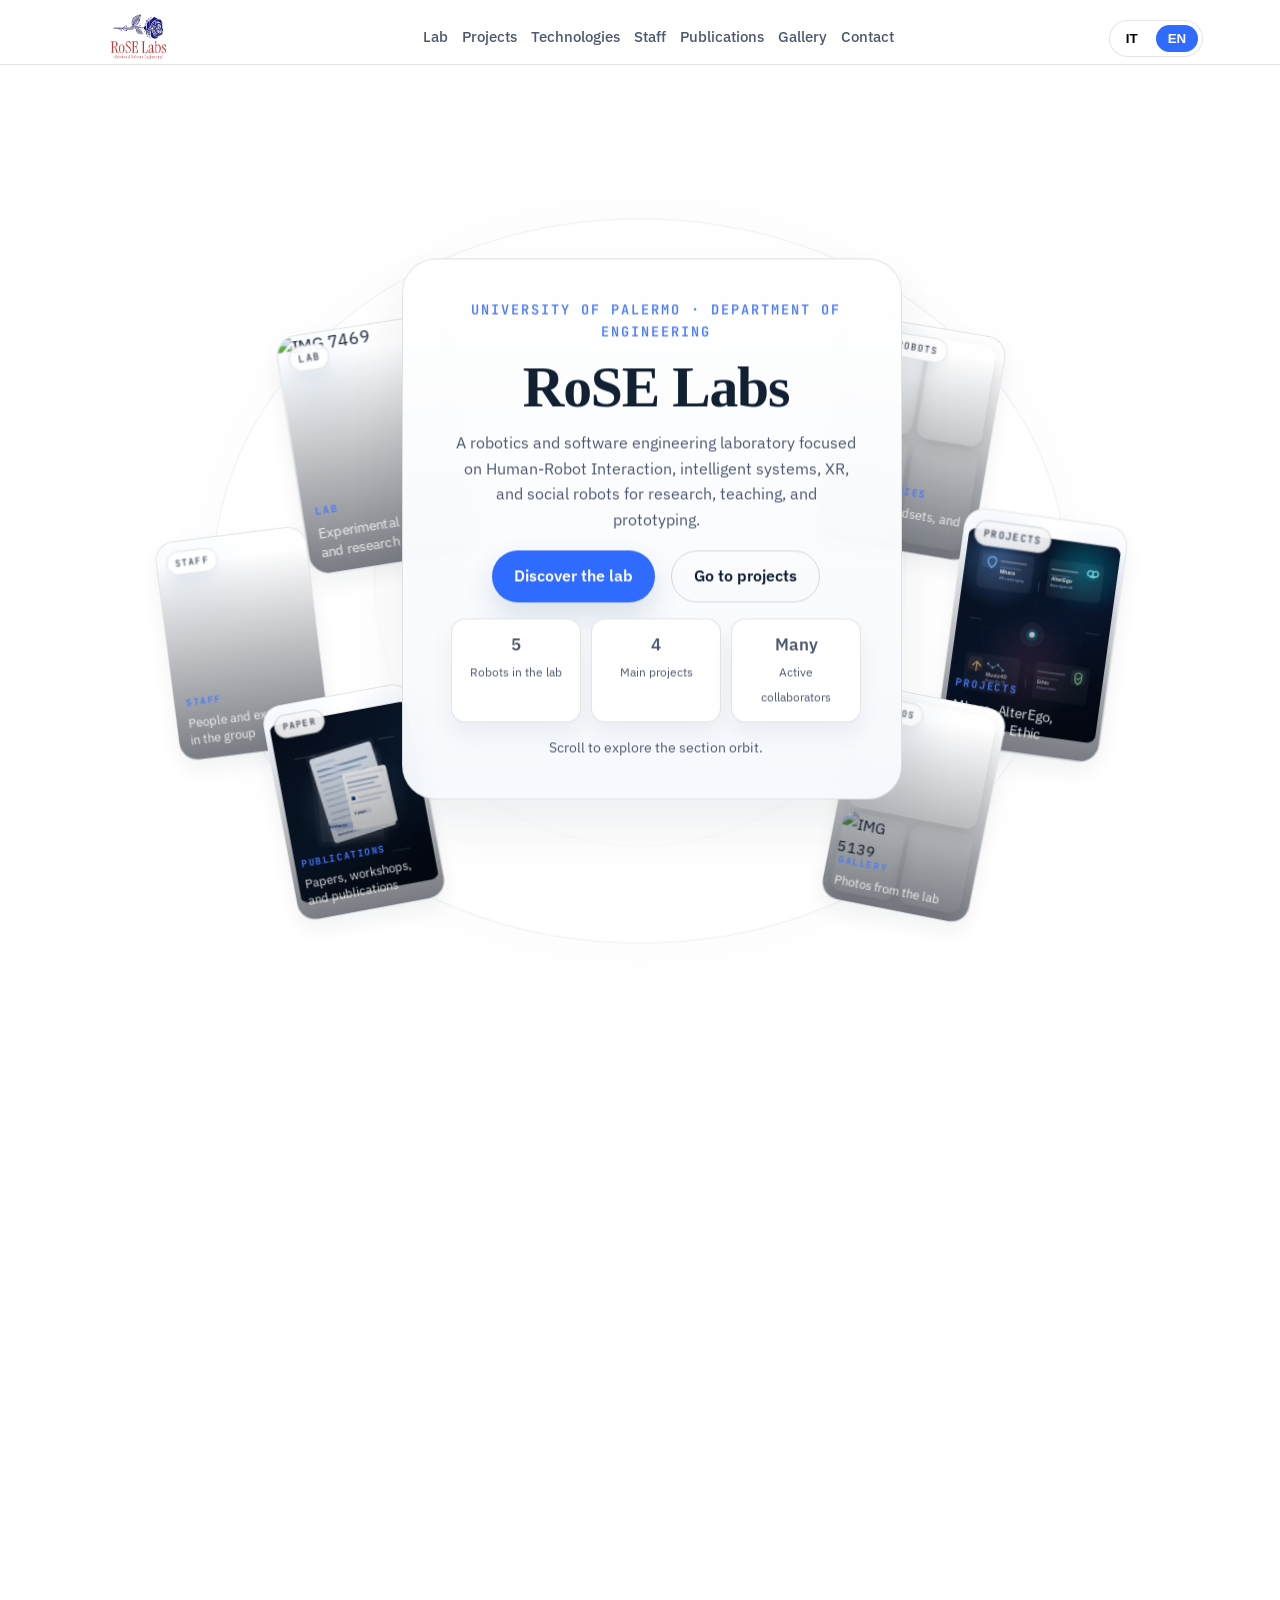
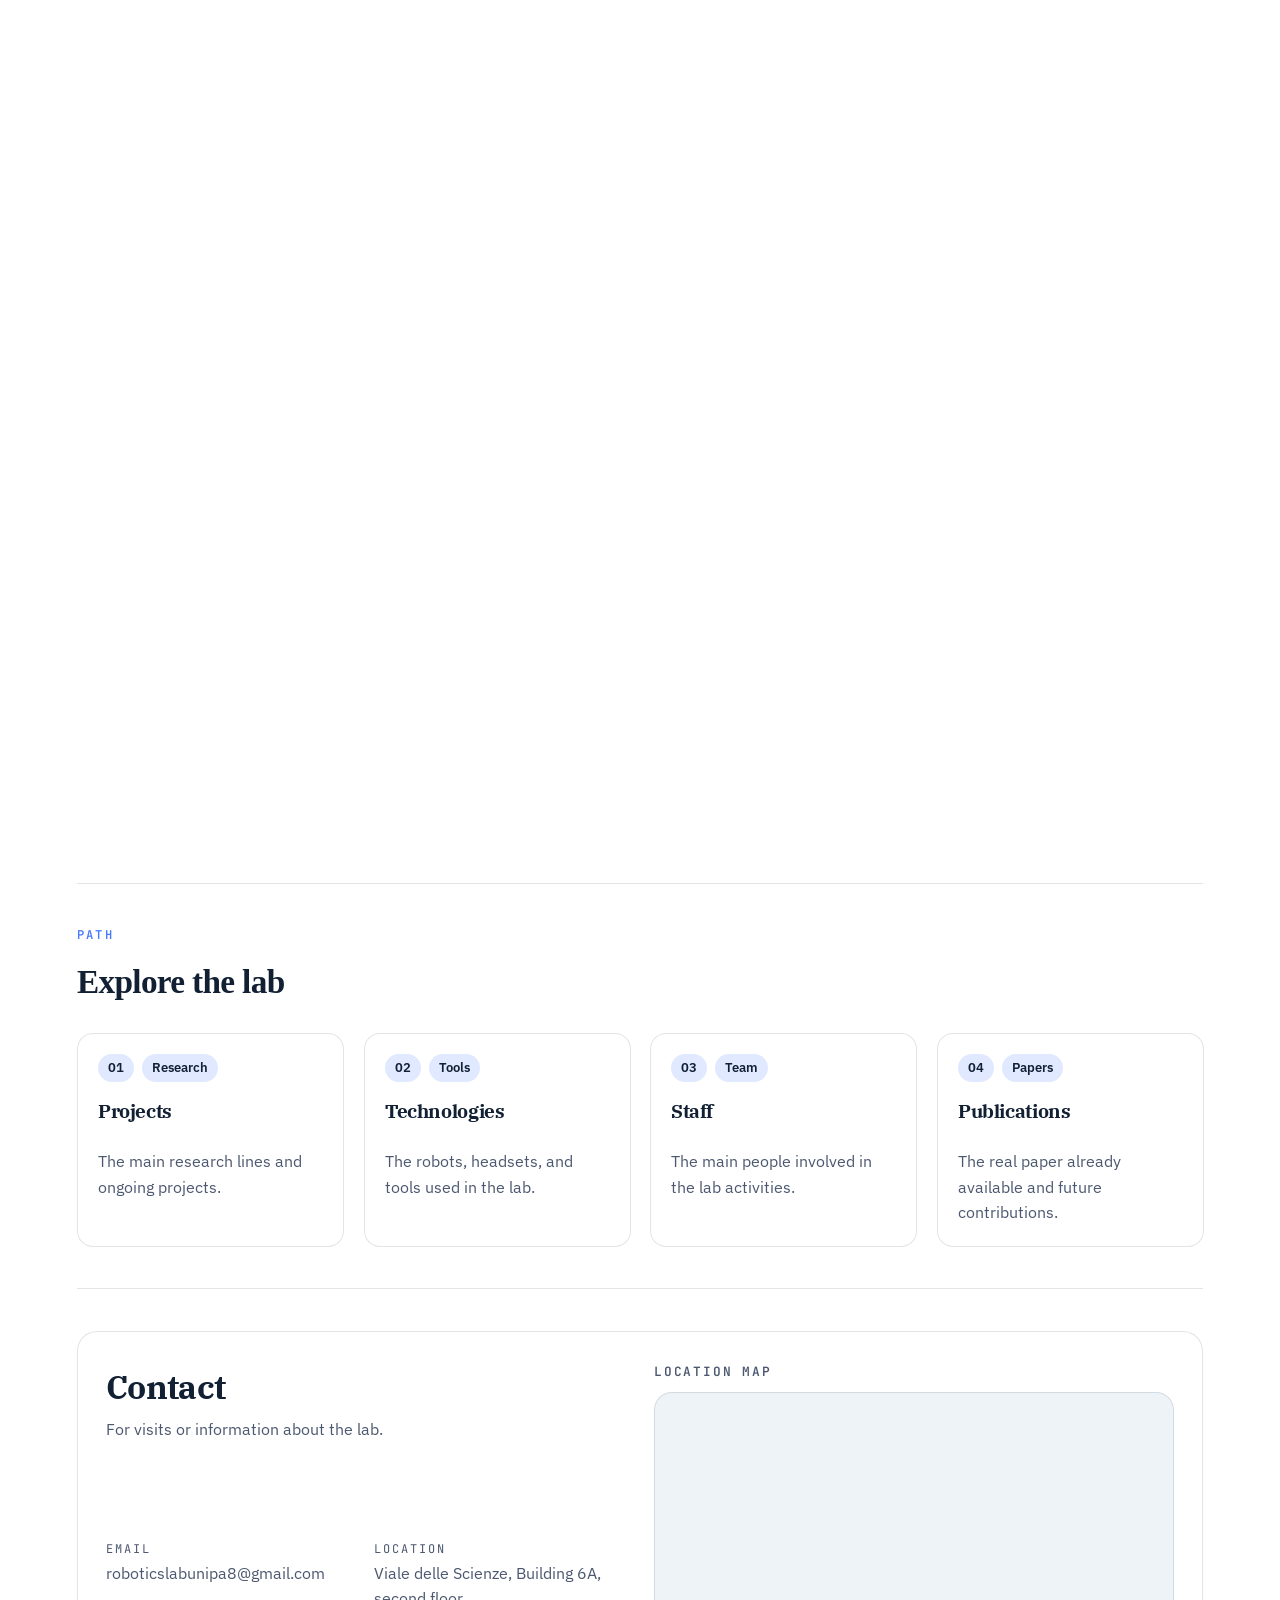
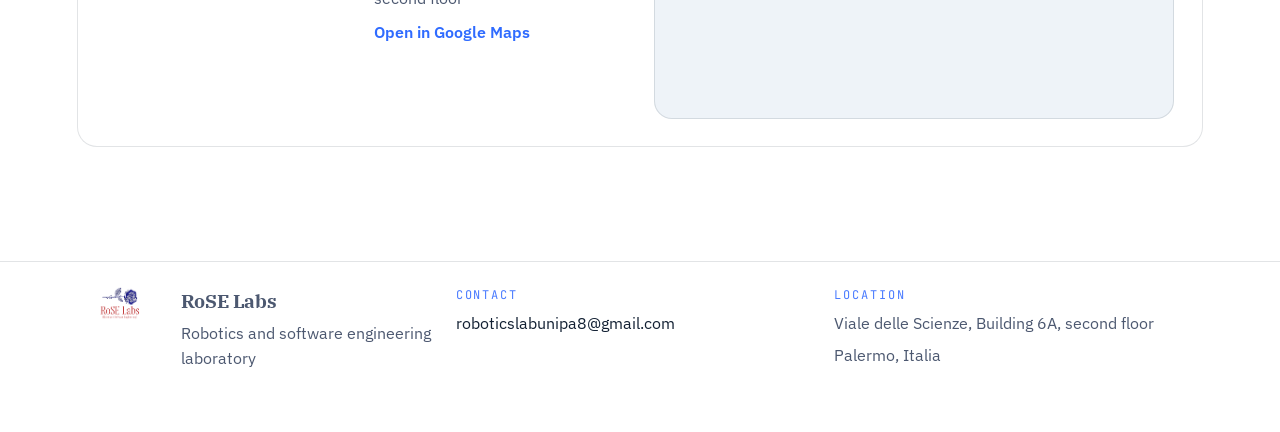
==== commit f7edb553: "Put contacts map beside details" ====
--- a/index.html
+++ b/index.html
@@ -10,10 +10,10 @@
       href="https://fonts.googleapis.com/css2?family=IBM+Plex+Sans:wght@400;500;600;700&family=IBM+Plex+Serif:wght@500;600;700&family=JetBrains+Mono:wght@500&display=swap"
       rel="stylesheet"
     />
-    <script src="theme-init.js?v=20260723-8"></script>
-    <link rel="stylesheet" href="styles.css?v=20260723-8" />
-    <script defer src="data/site-content.js?v=20260723-8"></script>
-    <script defer src="app.js?v=20260723-8"></script>
+    <script src="theme-init.js?v=20260723-10"></script>
+    <link rel="stylesheet" href="styles.css?v=20260723-10" />
+    <script defer src="data/site-content.js?v=20260723-10"></script>
+    <script defer src="app.js?v=20260723-10"></script>
   </head>
   <body class="home-page">
     <div class="ambient"></div>
--- a/styles.css
+++ b/styles.css
@@ -1514,7 +1514,7 @@
   padding: 32px;
   display: grid;
   grid-template-columns: minmax(0, 1fr) minmax(0, 1fr);
-  gap: 30px;
+  gap: 28px;
   align-items: stretch;
   border: 1px solid var(--line);
   box-shadow: 0 16px 34px rgba(18, 32, 51, 0.06);
@@ -1522,7 +1522,7 @@
 
 .callout-content {
   display: grid;
-  gap: 24px;
+  gap: 20px;
   min-width: 0;
 }
 
@@ -1539,7 +1539,12 @@
 
 .contact-info {
   display: grid;
+  grid-template-columns: repeat(2, minmax(0, 1fr));
   gap: 16px;
+}
+
+.contact-info > div {
+  min-width: 0;
 }
 
 .contact-label {
@@ -2058,10 +2063,6 @@
 
   .section.alt {
     padding: 60px 24px;
-  }
-
-  .callout-box {
-    grid-template-columns: 1fr;
   }
 
   .article-header {
@@ -2836,11 +2837,13 @@
 }
 
 .contact-map-embed {
-  display: grid;
+  display: flex;
+  flex-direction: column;
   gap: 10px;
   margin-top: 2px;
   min-width: 0;
   align-self: stretch;
+  height: 100%;
 }
 
 .contact-map-title {
@@ -2854,7 +2857,8 @@
 
 .contact-map-embed iframe {
   width: 100%;
-  min-height: 280px;
+  min-height: 320px;
+  flex: 1;
   aspect-ratio: 16 / 10;
   border: 1px solid var(--line);
   border-radius: 18px;
@@ -2996,6 +3000,10 @@
   .nav-links {
     gap: 12px;
     font-size: 0.82rem;
+  }
+
+  .contact-info {
+    grid-template-columns: 1fr;
   }
 
   .hero {
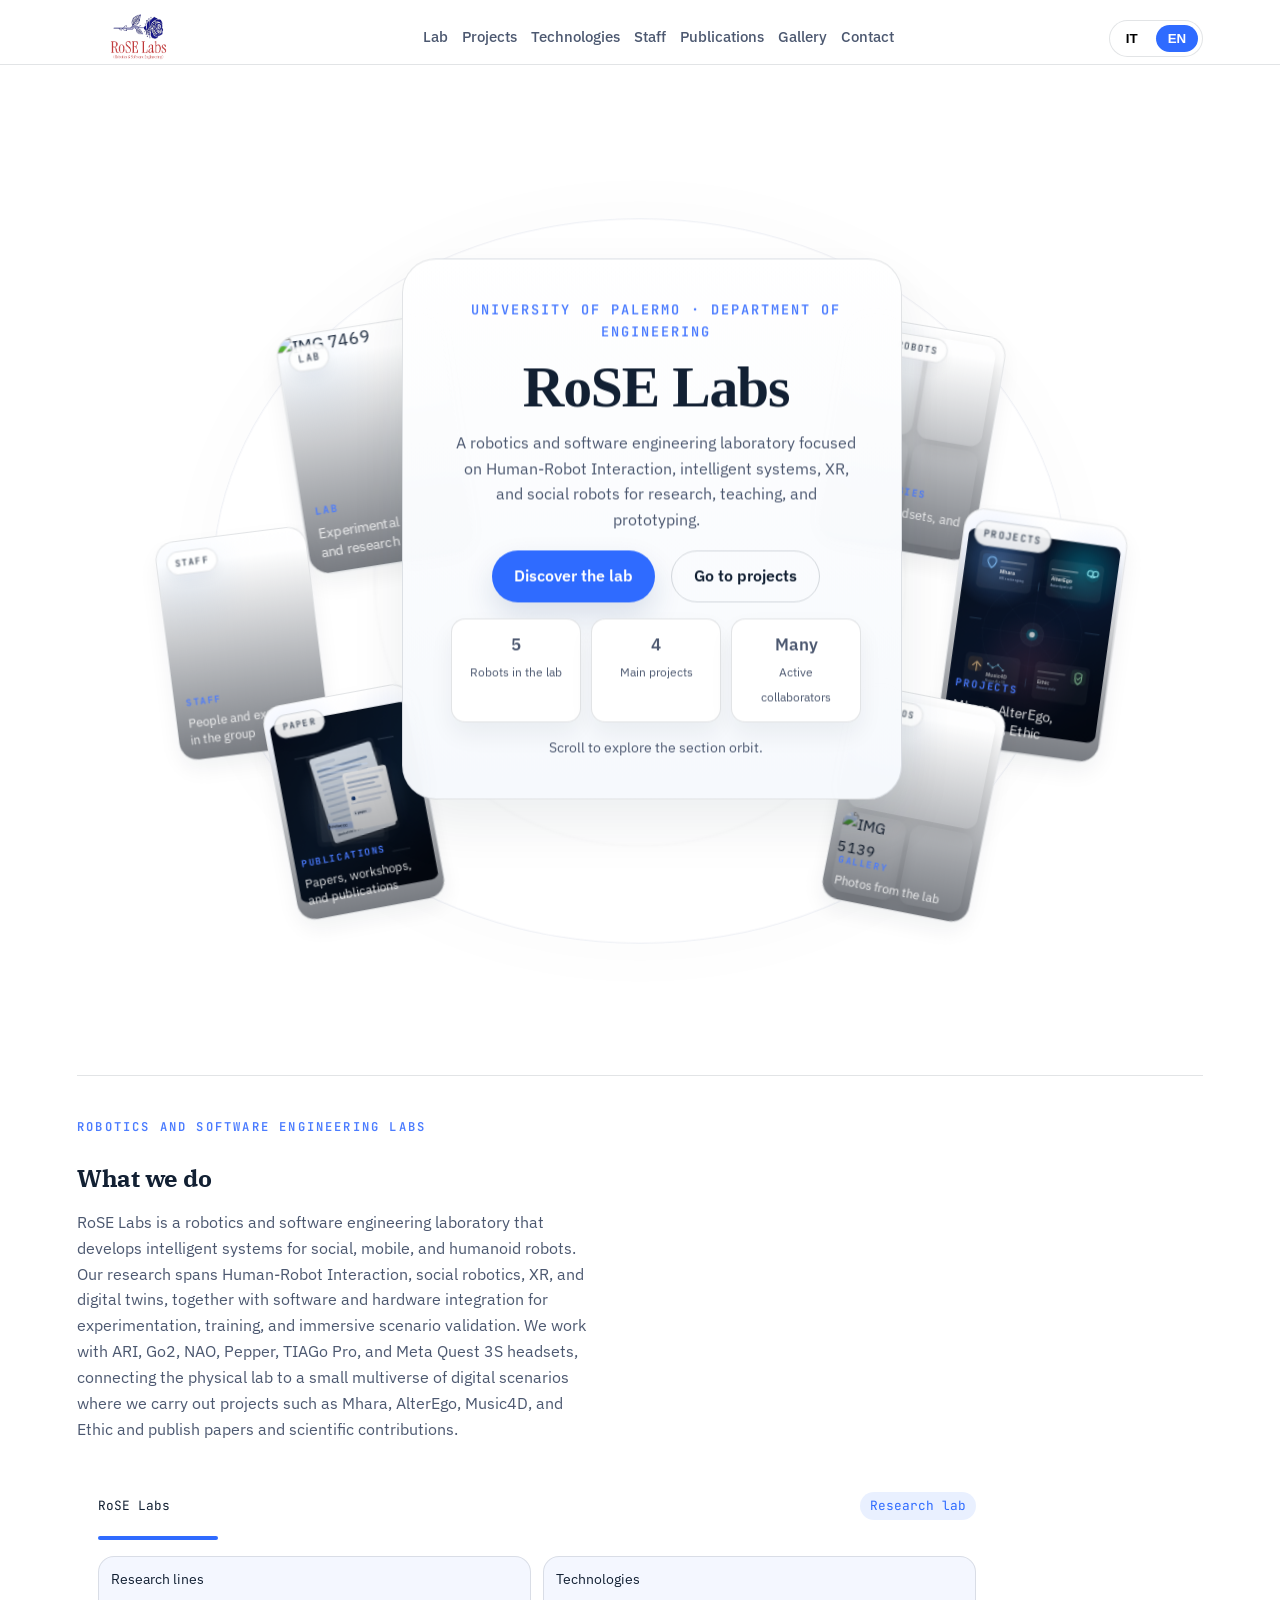
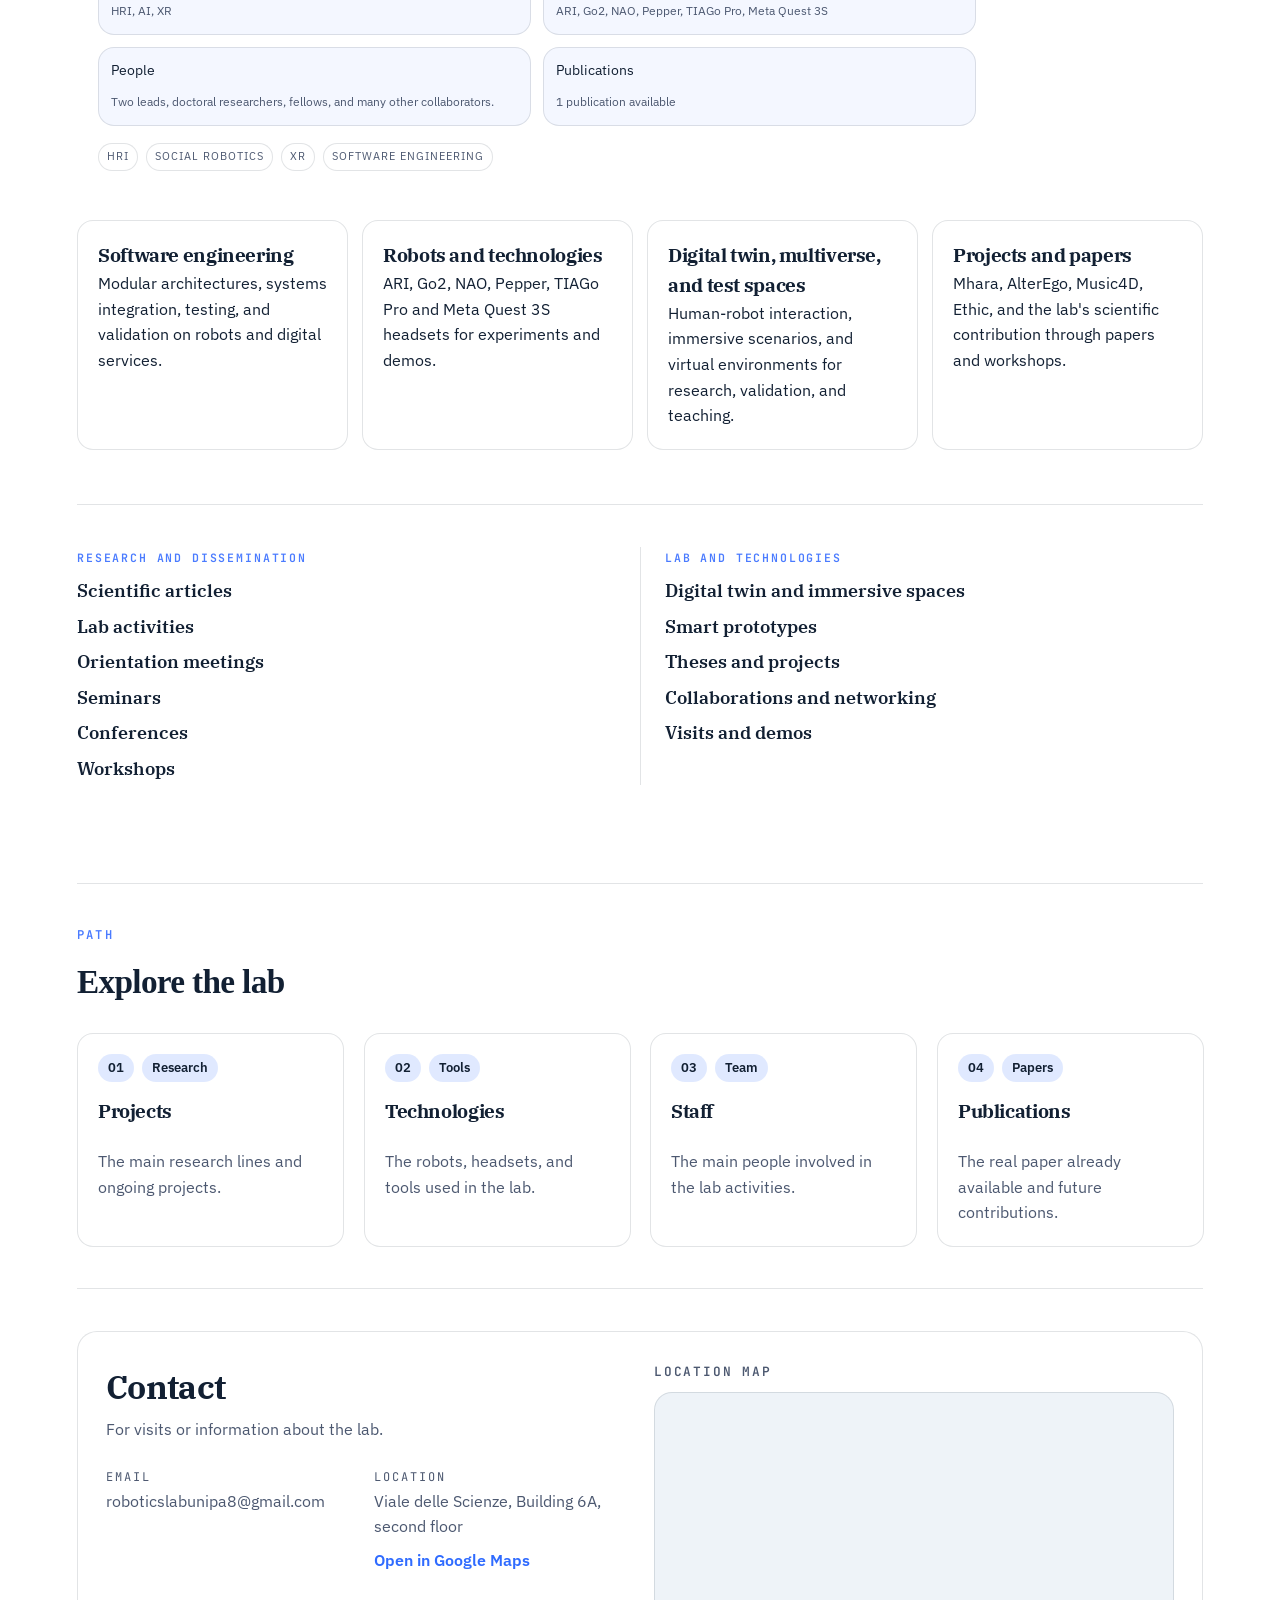
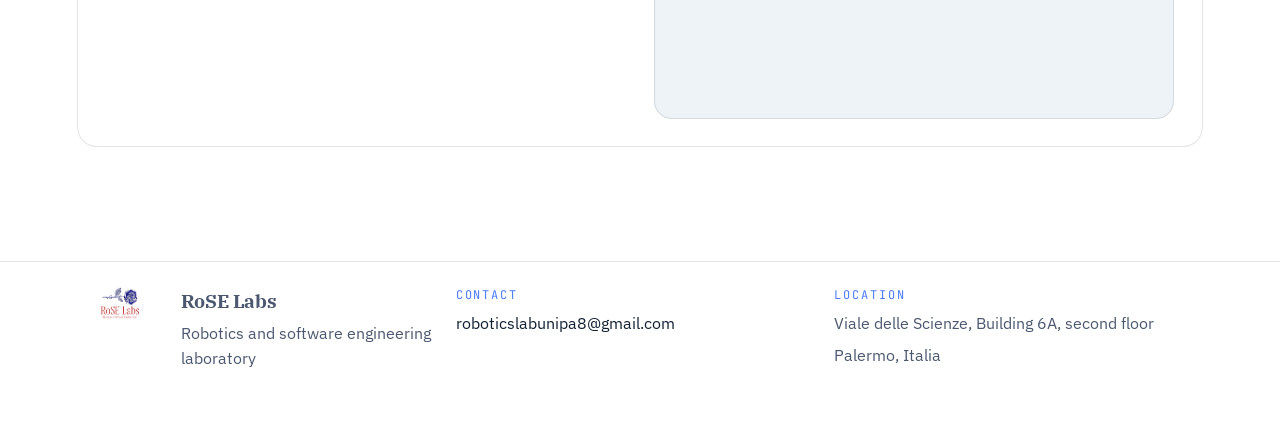
==== commit 853e36fa: "Tighten mobile orbit hero" ====
--- a/index.html
+++ b/index.html
@@ -10,10 +10,10 @@
       href="https://fonts.googleapis.com/css2?family=IBM+Plex+Sans:wght@400;500;600;700&family=IBM+Plex+Serif:wght@500;600;700&family=JetBrains+Mono:wght@500&display=swap"
       rel="stylesheet"
     />
-    <script src="theme-init.js?v=20260723-10"></script>
-    <link rel="stylesheet" href="styles.css?v=20260723-10" />
-    <script defer src="data/site-content.js?v=20260723-10"></script>
-    <script defer src="app.js?v=20260723-10"></script>
+    <script src="theme-init.js?v=20260723-11"></script>
+    <link rel="stylesheet" href="styles.css?v=20260723-11" />
+    <script defer src="data/site-content.js?v=20260723-11"></script>
+    <script defer src="app.js?v=20260723-11"></script>
   </head>
   <body class="home-page">
     <div class="ambient"></div>
--- a/styles.css
+++ b/styles.css
@@ -1572,6 +1572,20 @@
   gap: 14px;
 }
 
+@media (min-width: 1101px) {
+  .callout-box {
+    align-items: start;
+  }
+
+  .callout-content {
+    align-content: start;
+  }
+
+  .contact-info {
+    align-content: start;
+  }
+}
+
 .form-row {
   display: grid;
   grid-template-columns: repeat(2, minmax(0, 1fr));
@@ -3692,15 +3706,15 @@
 
 @media (max-width: 480px) {
   .hero.hero--orbit {
-    padding-top: 18px;
+    padding-top: 10px;
   }
 
   .hero.hero--orbit .hero-orbit {
-    padding: 4px 0 0;
+    padding: 0;
   }
 
   .hero.hero--orbit .hero-orbit__stage {
-    min-height: 520px;
+    min-height: 450px;
   }
 
   .hero.hero--orbit .hero-orbit__stage::before,
@@ -3709,10 +3723,10 @@
   }
 
   .hero.hero--orbit .hero-orbit__center {
-    top: 33%;
-    width: min(250px, 74vw);
-    padding: 12px 11px 11px;
-    border-radius: 24px;
+    top: 28%;
+    width: min(238px, 72vw);
+    padding: 11px 10px 10px;
+    border-radius: 22px;
     box-shadow: 0 14px 28px rgba(18, 32, 51, 0.07);
   }
 
@@ -3751,9 +3765,9 @@
   }
 
   .hero.hero--orbit .hero-orbit__cards {
-    width: min(310px, 90vw);
-    height: min(230px, 66vw);
-    margin: -24px auto 0;
+    width: min(300px, 88vw);
+    height: min(210px, 60vw);
+    margin: 0 auto 0;
   }
 
   .hero-orbit-card {
@@ -3786,11 +3800,11 @@
   }
 
   .hero.hero--orbit .hero-orbit__stage {
-    min-height: 520px;
+    min-height: 450px;
   }
 
   .hero.hero--orbit .hero-orbit__center {
-    width: min(250px, 74vw);
-    padding: 12px 11px 11px;
-  }
-}
+    width: min(238px, 72vw);
+    padding: 11px 10px 10px;
+  }
+}
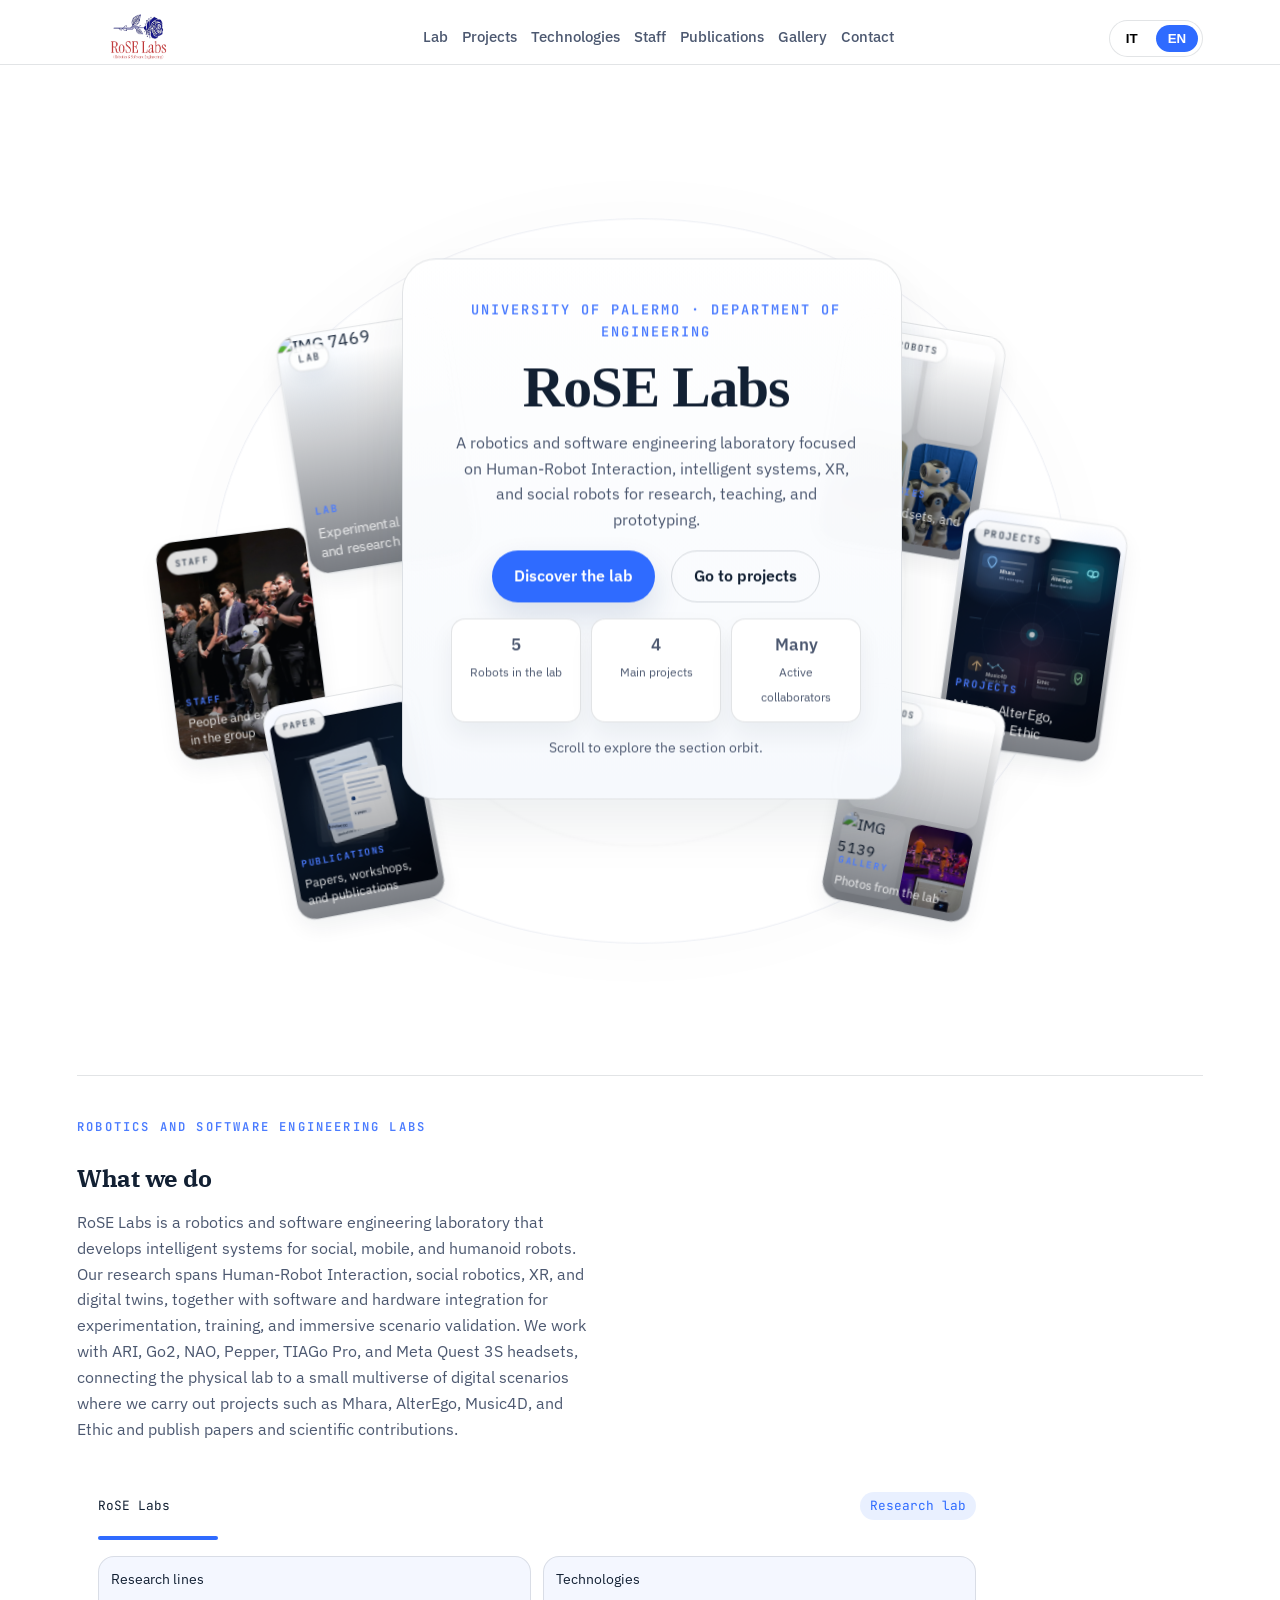
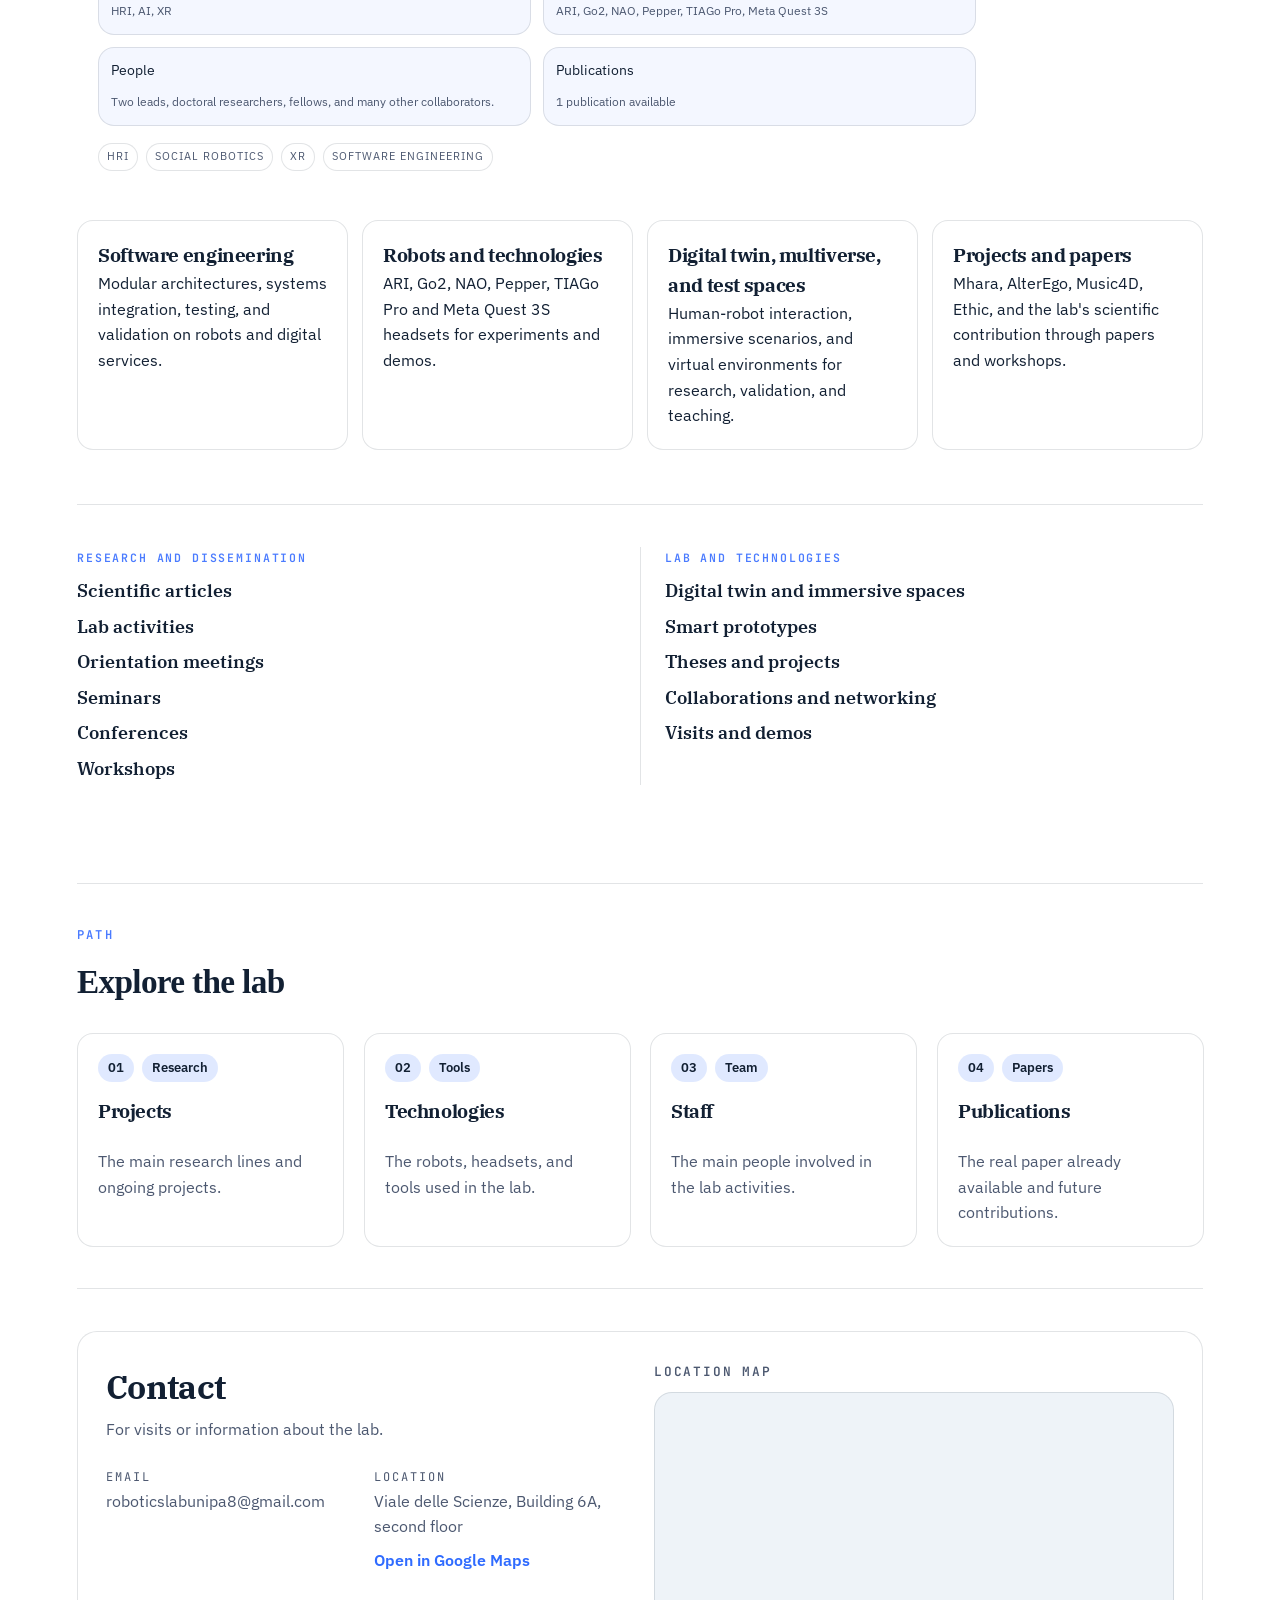
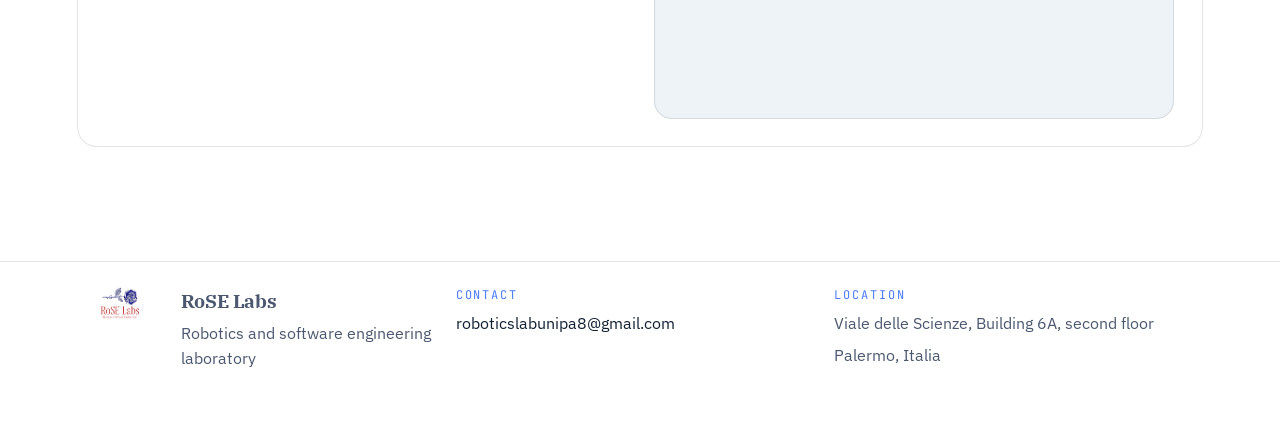
==== commit 1d593523: "Enlarge and lower mobile orbit" ====
--- a/index.html
+++ b/index.html
@@ -10,10 +10,10 @@
       href="https://fonts.googleapis.com/css2?family=IBM+Plex+Sans:wght@400;500;600;700&family=IBM+Plex+Serif:wght@500;600;700&family=JetBrains+Mono:wght@500&display=swap"
       rel="stylesheet"
     />
-    <script src="theme-init.js?v=20260723-11"></script>
-    <link rel="stylesheet" href="styles.css?v=20260723-11" />
-    <script defer src="data/site-content.js?v=20260723-11"></script>
-    <script defer src="app.js?v=20260723-11"></script>
+    <script src="theme-init.js?v=20260723-12"></script>
+    <link rel="stylesheet" href="styles.css?v=20260723-12" />
+    <script defer src="data/site-content.js?v=20260723-12"></script>
+    <script defer src="app.js?v=20260723-12"></script>
   </head>
   <body class="home-page">
     <div class="ambient"></div>
--- a/styles.css
+++ b/styles.css
@@ -3706,15 +3706,15 @@
 
 @media (max-width: 480px) {
   .hero.hero--orbit {
-    padding-top: 10px;
+    padding-top: 16px;
   }
 
   .hero.hero--orbit .hero-orbit {
-    padding: 0;
+    padding: 8px 0 0;
   }
 
   .hero.hero--orbit .hero-orbit__stage {
-    min-height: 450px;
+    min-height: 500px;
   }
 
   .hero.hero--orbit .hero-orbit__stage::before,
@@ -3723,8 +3723,8 @@
   }
 
   .hero.hero--orbit .hero-orbit__center {
-    top: 28%;
-    width: min(238px, 72vw);
+    top: 32%;
+    width: min(246px, 74vw);
     padding: 11px 10px 10px;
     border-radius: 22px;
     box-shadow: 0 14px 28px rgba(18, 32, 51, 0.07);
@@ -3765,13 +3765,13 @@
   }
 
   .hero.hero--orbit .hero-orbit__cards {
-    width: min(300px, 88vw);
-    height: min(210px, 60vw);
-    margin: 0 auto 0;
+    width: min(350px, 96vw);
+    height: min(245px, 68vw);
+    margin: 10px auto 0;
   }
 
   .hero-orbit-card {
-    width: clamp(84px, 22vw, 104px);
+    width: clamp(96px, 26vw, 126px);
     border-radius: 16px;
   }
 
@@ -3800,11 +3800,11 @@
   }
 
   .hero.hero--orbit .hero-orbit__stage {
-    min-height: 450px;
+    min-height: 500px;
   }
 
   .hero.hero--orbit .hero-orbit__center {
-    width: min(238px, 72vw);
+    width: min(246px, 74vw);
     padding: 11px 10px 10px;
   }
 }
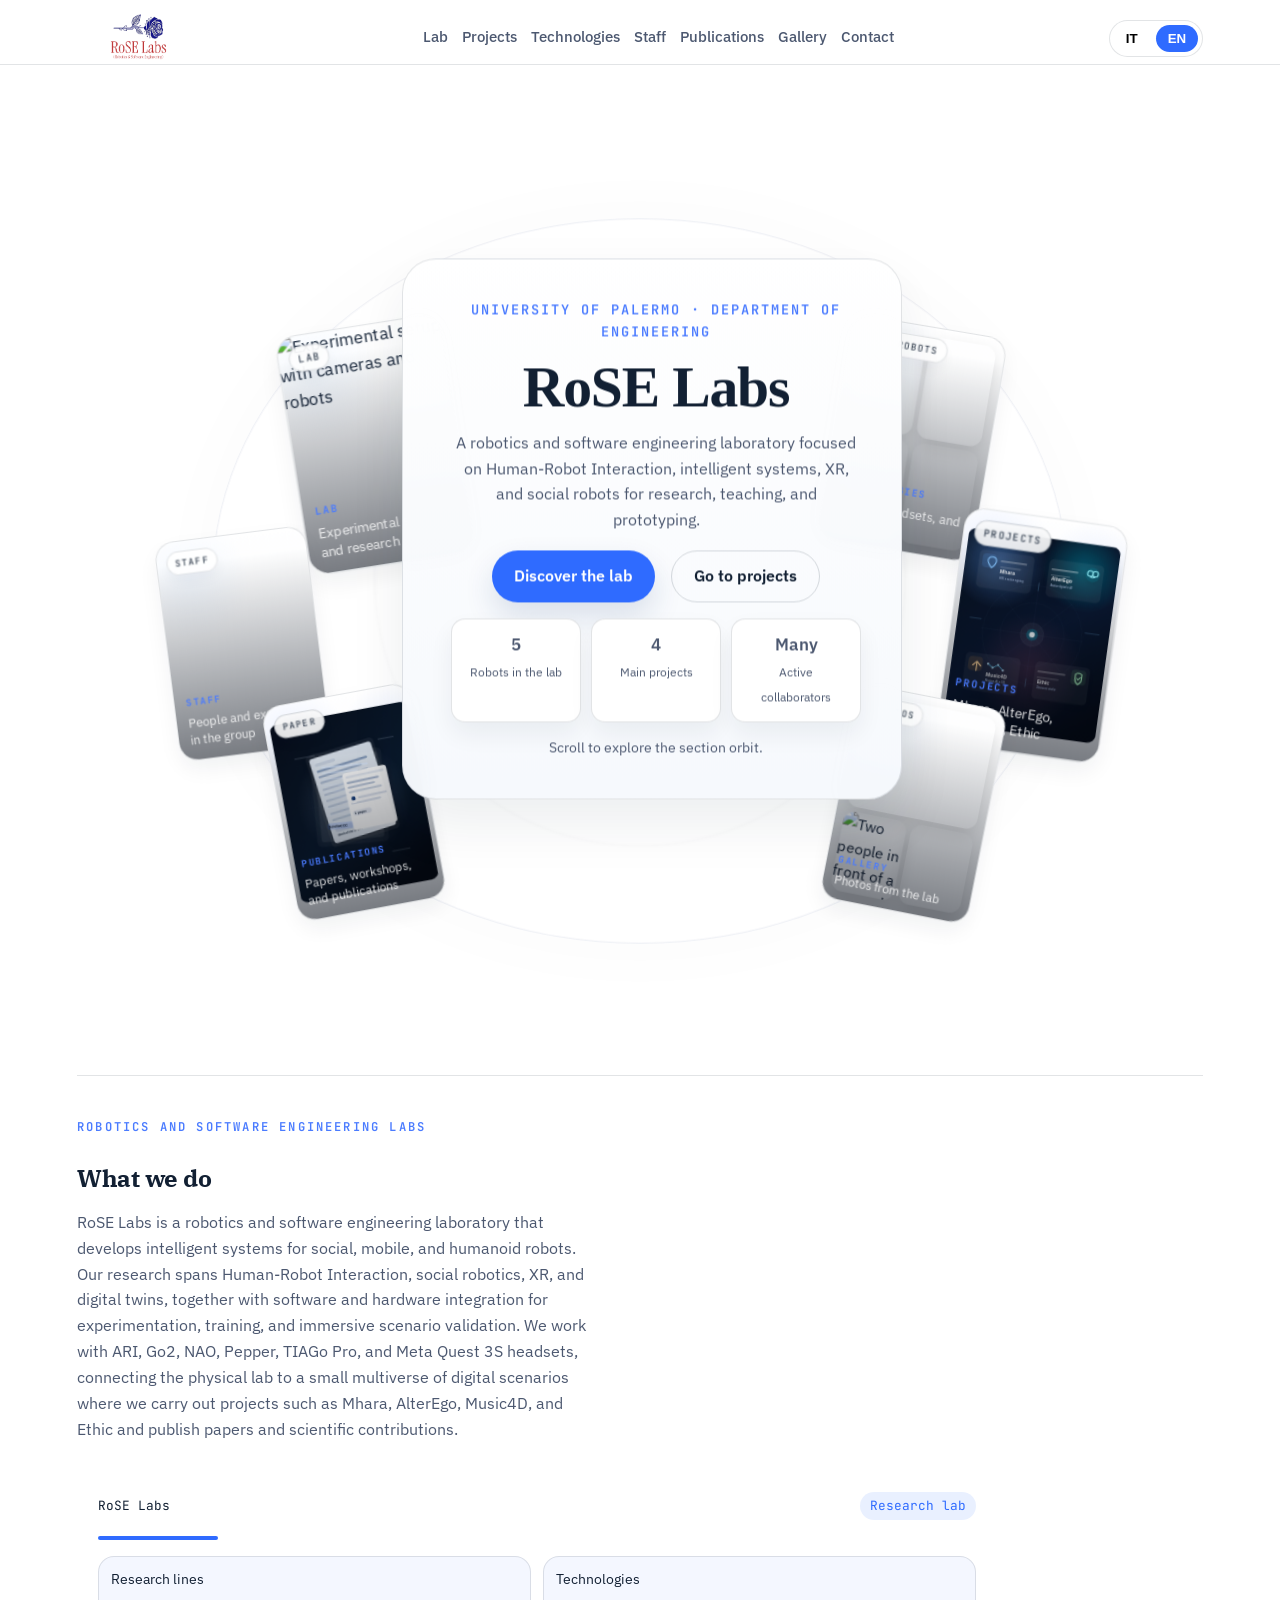
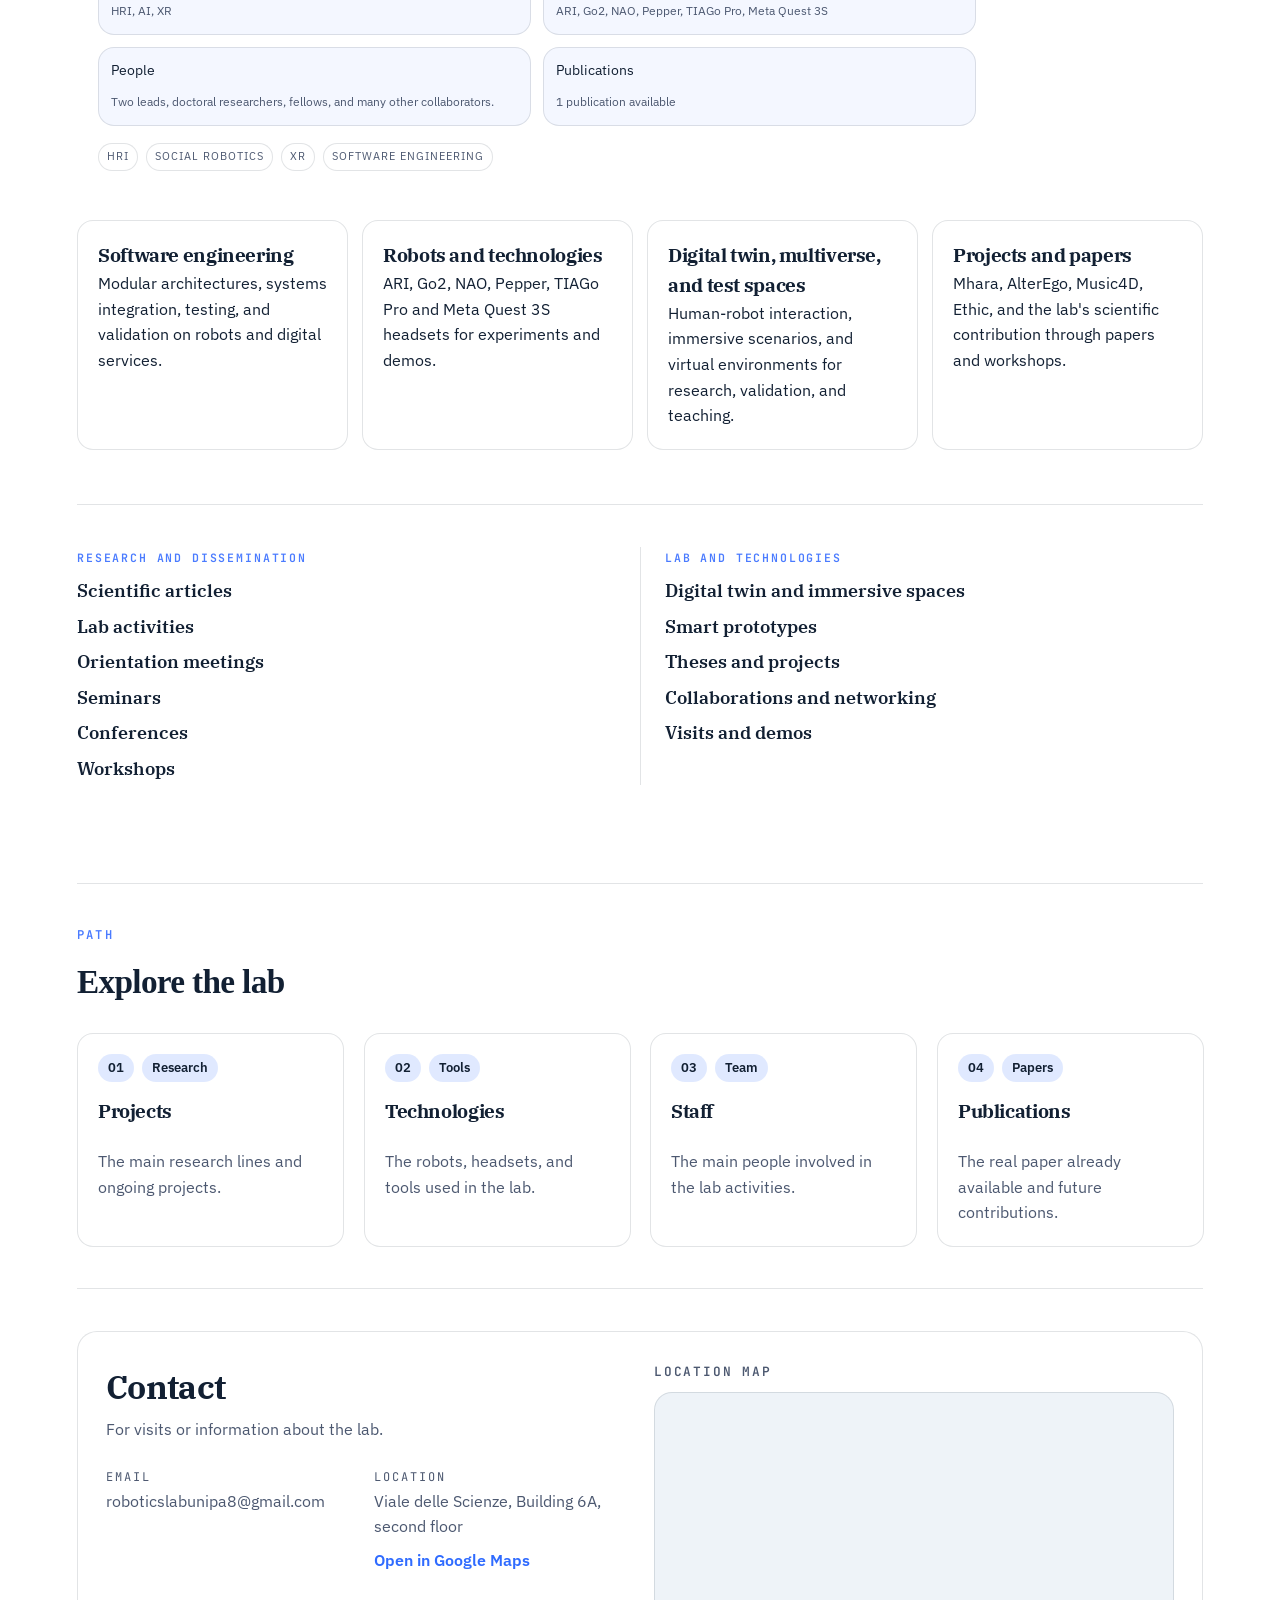
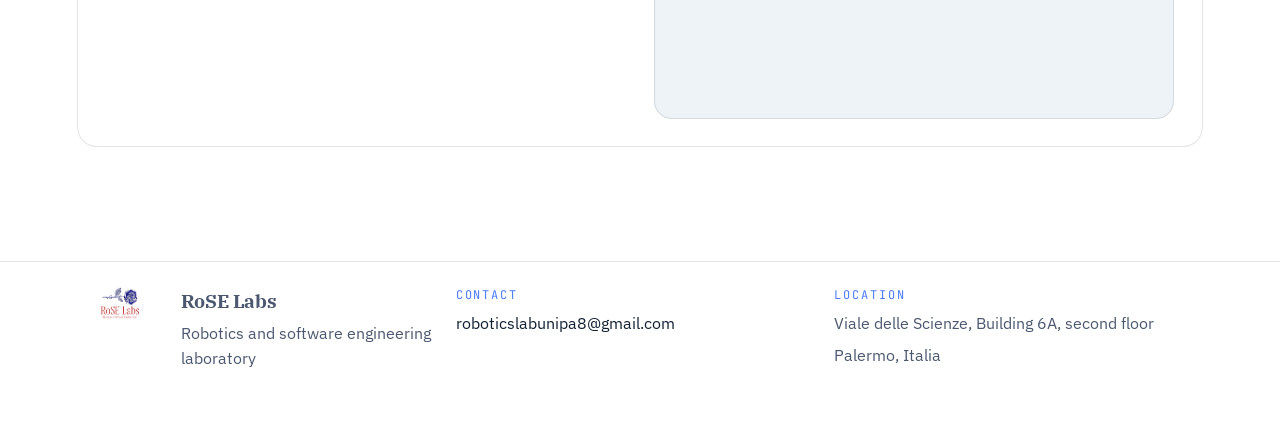
==== commit d0b5dff5: "Bump asset cache versions" ====
--- a/index.html
+++ b/index.html
@@ -10,10 +10,10 @@
       href="https://fonts.googleapis.com/css2?family=IBM+Plex+Sans:wght@400;500;600;700&family=IBM+Plex+Serif:wght@500;600;700&family=JetBrains+Mono:wght@500&display=swap"
       rel="stylesheet"
     />
-    <script src="theme-init.js?v=20260723-12"></script>
-    <link rel="stylesheet" href="styles.css?v=20260723-12" />
-    <script defer src="data/site-content.js?v=20260723-12"></script>
-    <script defer src="app.js?v=20260723-12"></script>
+    <script src="theme-init.js?v=20260723-13"></script>
+    <link rel="stylesheet" href="styles.css?v=20260723-13" />
+    <script defer src="data/site-content.js?v=20260723-13"></script>
+    <script defer src="app.js?v=20260723-13"></script>
   </head>
   <body class="home-page">
     <div class="ambient"></div>
--- a/styles.css
+++ b/styles.css
@@ -3723,8 +3723,8 @@
   }
 
   .hero.hero--orbit .hero-orbit__center {
-    top: 32%;
-    width: min(246px, 74vw);
+    top: 38%;
+    width: min(258px, 76vw);
     padding: 11px 10px 10px;
     border-radius: 22px;
     box-shadow: 0 14px 28px rgba(18, 32, 51, 0.07);
@@ -3765,13 +3765,13 @@
   }
 
   .hero.hero--orbit .hero-orbit__cards {
-    width: min(350px, 96vw);
-    height: min(245px, 68vw);
-    margin: 10px auto 0;
+    width: min(390px, 98vw);
+    height: min(270px, 72vw);
+    margin: 24px auto 0;
   }
 
   .hero-orbit-card {
-    width: clamp(96px, 26vw, 126px);
+    width: clamp(106px, 28vw, 136px);
     border-radius: 16px;
   }
 
@@ -3804,7 +3804,7 @@
   }
 
   .hero.hero--orbit .hero-orbit__center {
-    width: min(246px, 74vw);
+    width: min(258px, 76vw);
     padding: 11px 10px 10px;
   }
 }
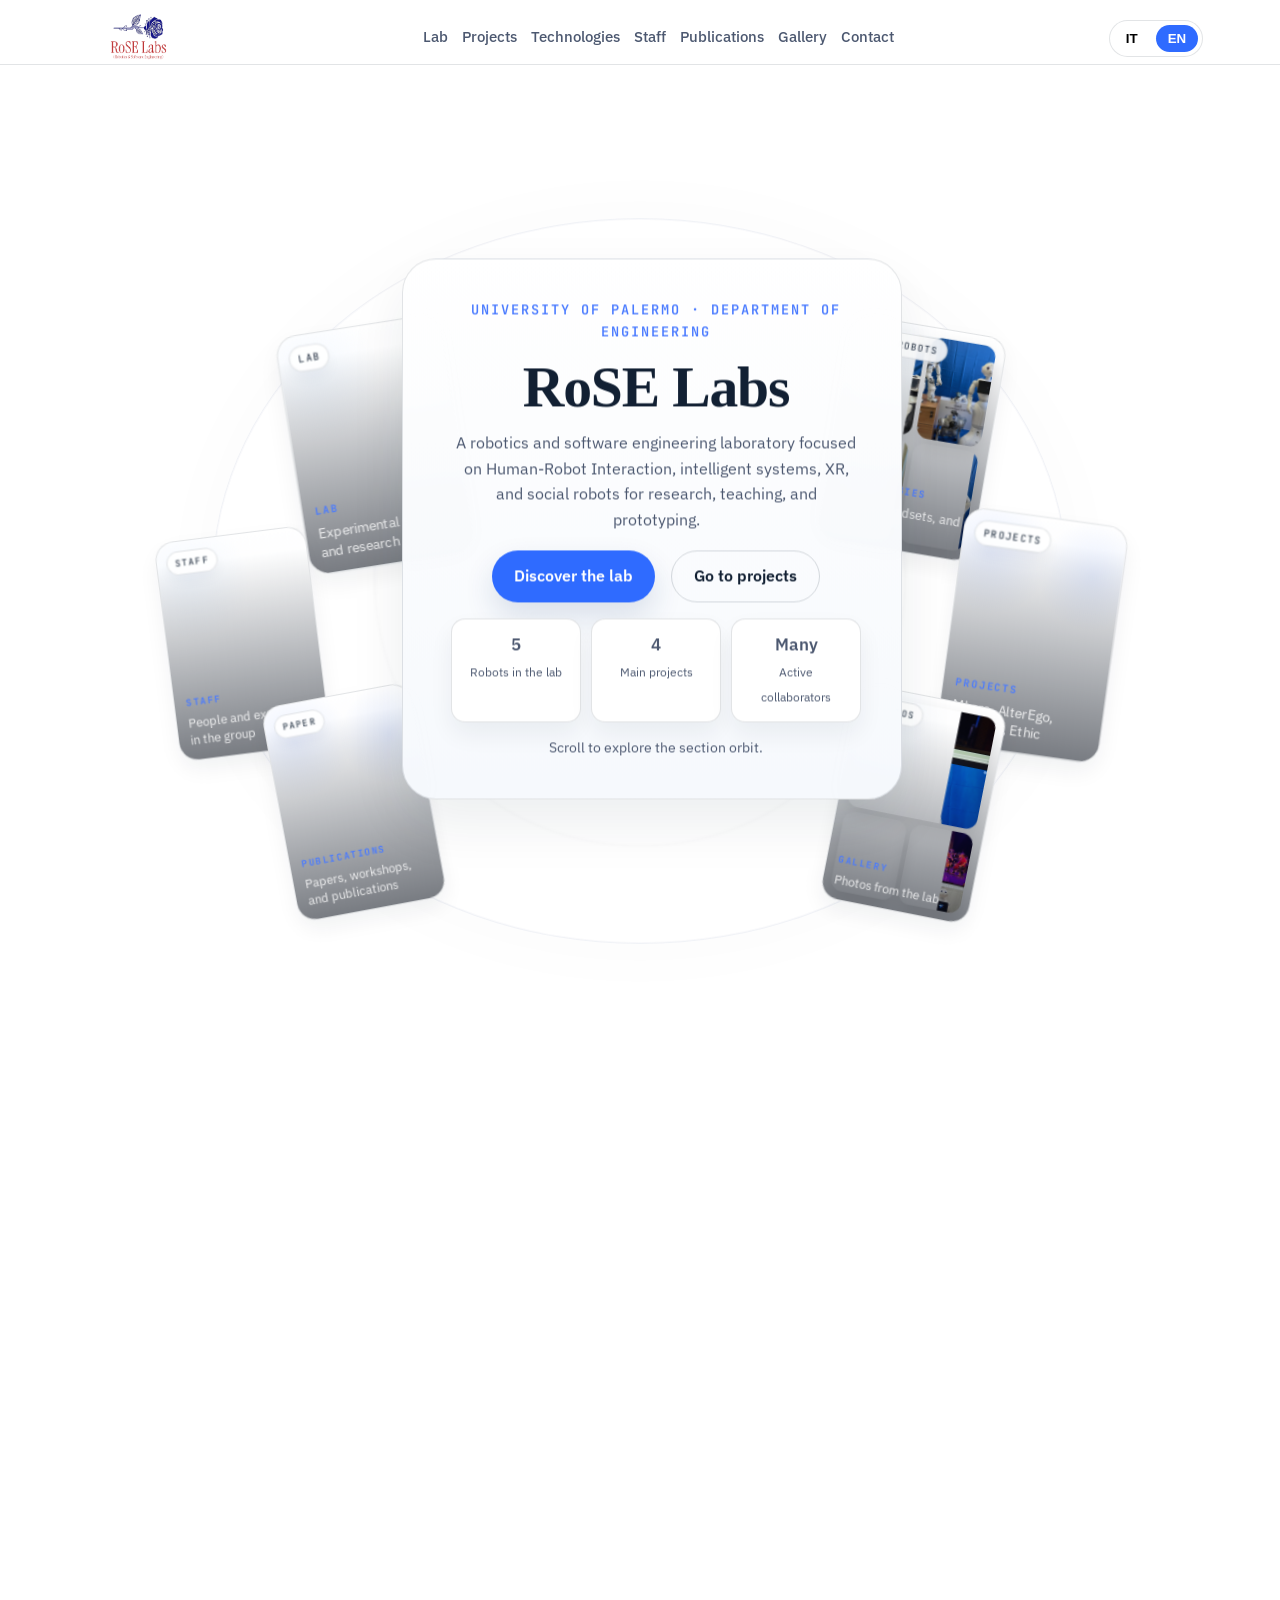
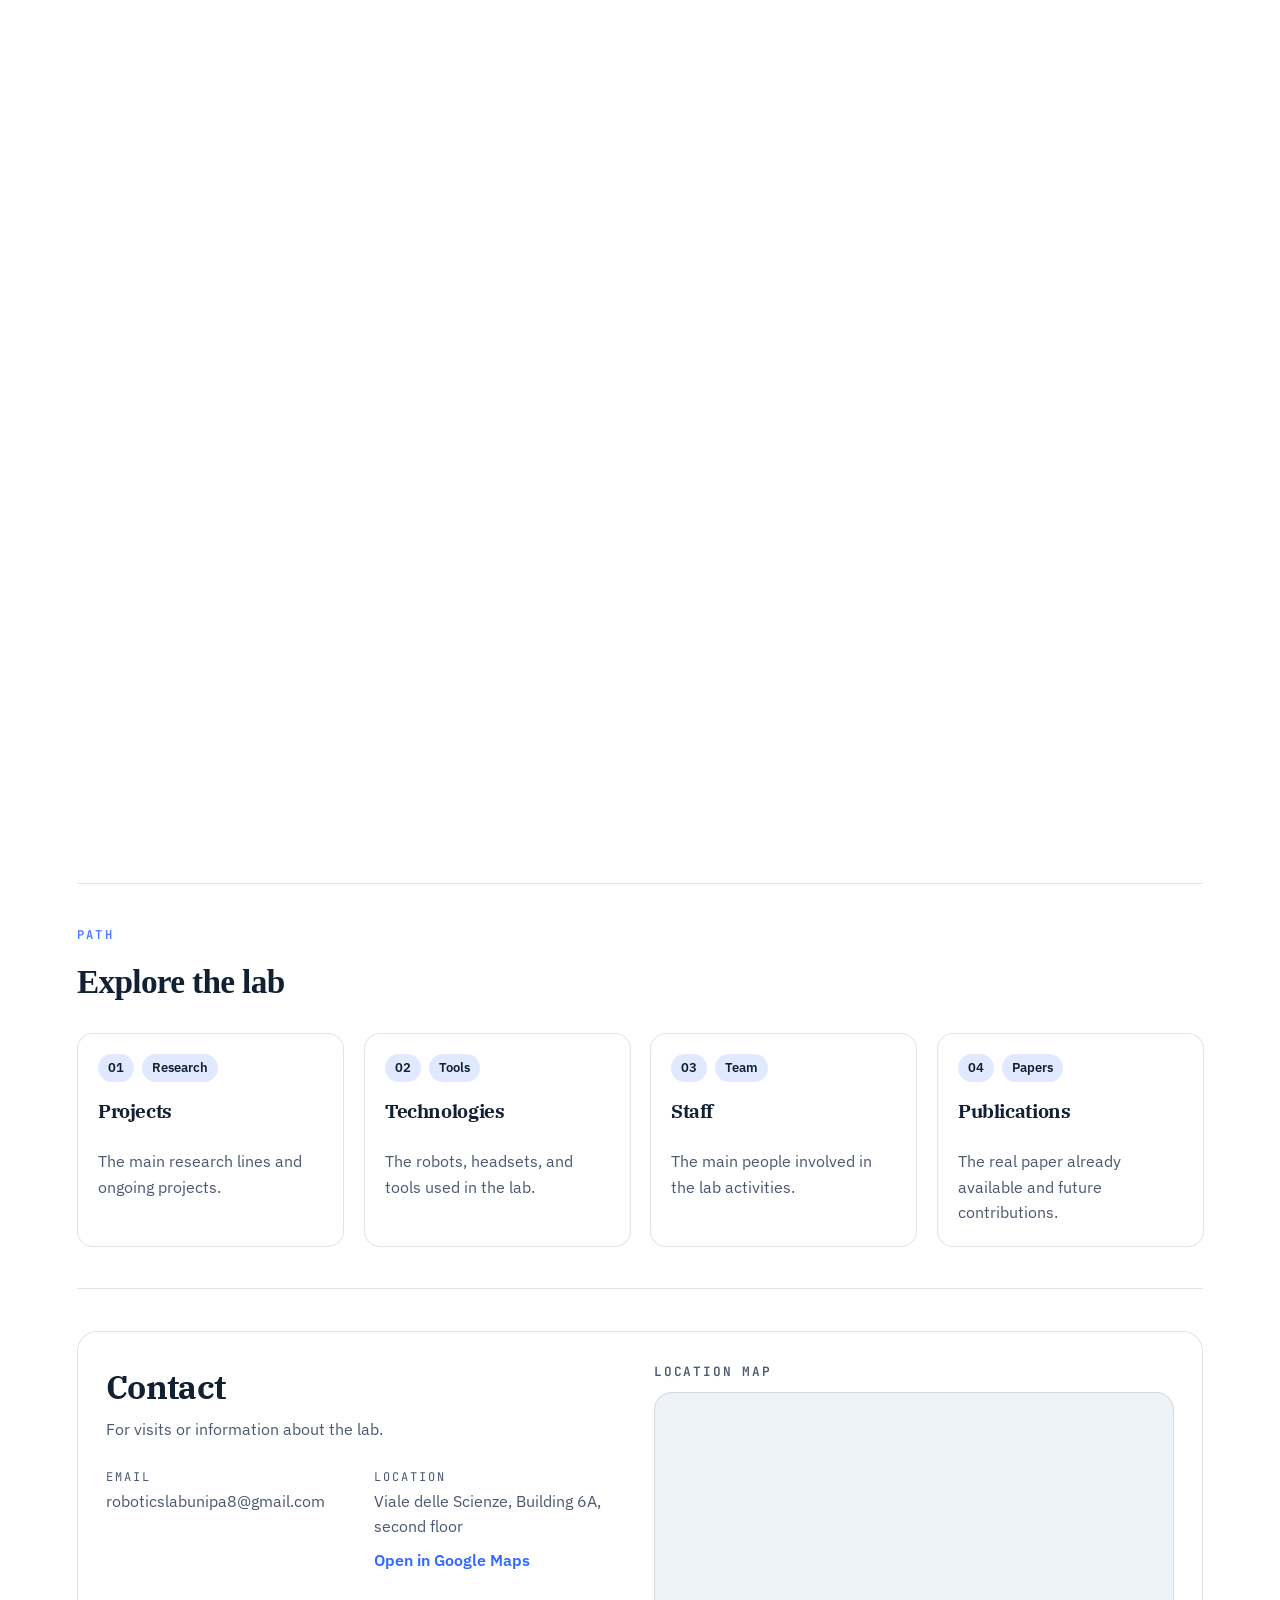
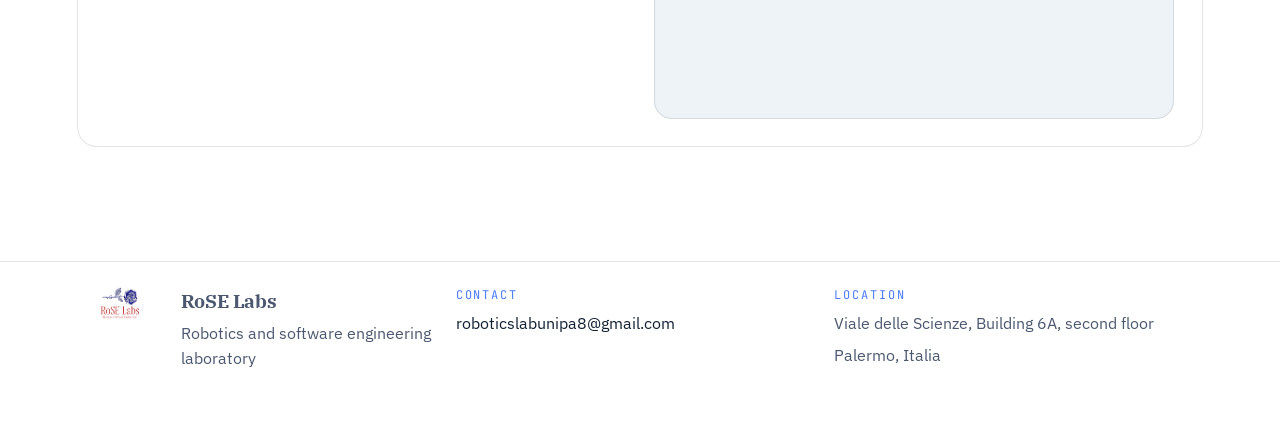
==== commit d38962fd: "Add SIMPAR 2025 publication" ====
--- a/index.html
+++ b/index.html
@@ -10,10 +10,10 @@
       href="https://fonts.googleapis.com/css2?family=IBM+Plex+Sans:wght@400;500;600;700&family=IBM+Plex+Serif:wght@500;600;700&family=JetBrains+Mono:wght@500&display=swap"
       rel="stylesheet"
     />
-    <script src="theme-init.js?v=20260723-13"></script>
-    <link rel="stylesheet" href="styles.css?v=20260723-13" />
-    <script defer src="data/site-content.js?v=20260723-13"></script>
-    <script defer src="app.js?v=20260723-13"></script>
+    <script src="theme-init.js?v=20260728-1"></script>
+    <link rel="stylesheet" href="styles.css?v=20260728-1" />
+    <script defer src="data/site-content.js?v=20260728-1"></script>
+    <script defer src="app.js?v=20260728-1"></script>
   </head>
   <body class="home-page">
     <div class="ambient"></div>
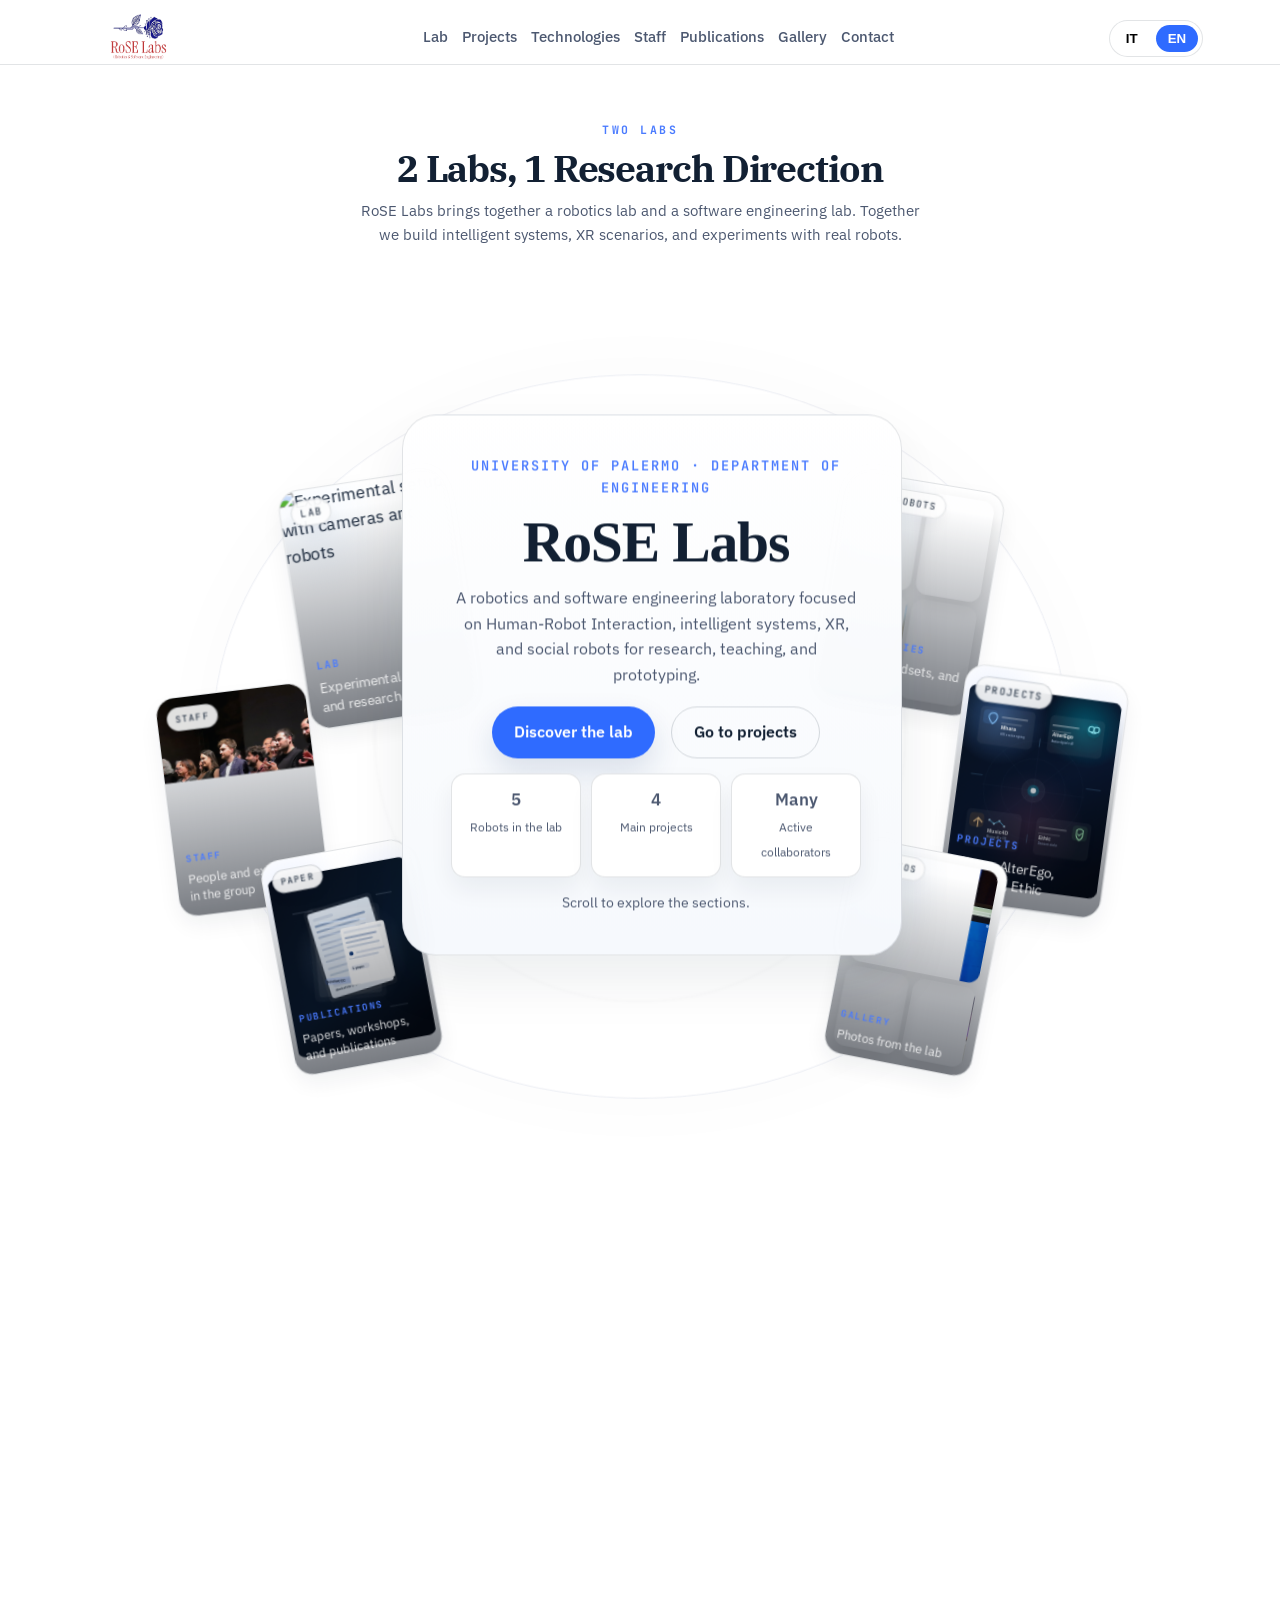
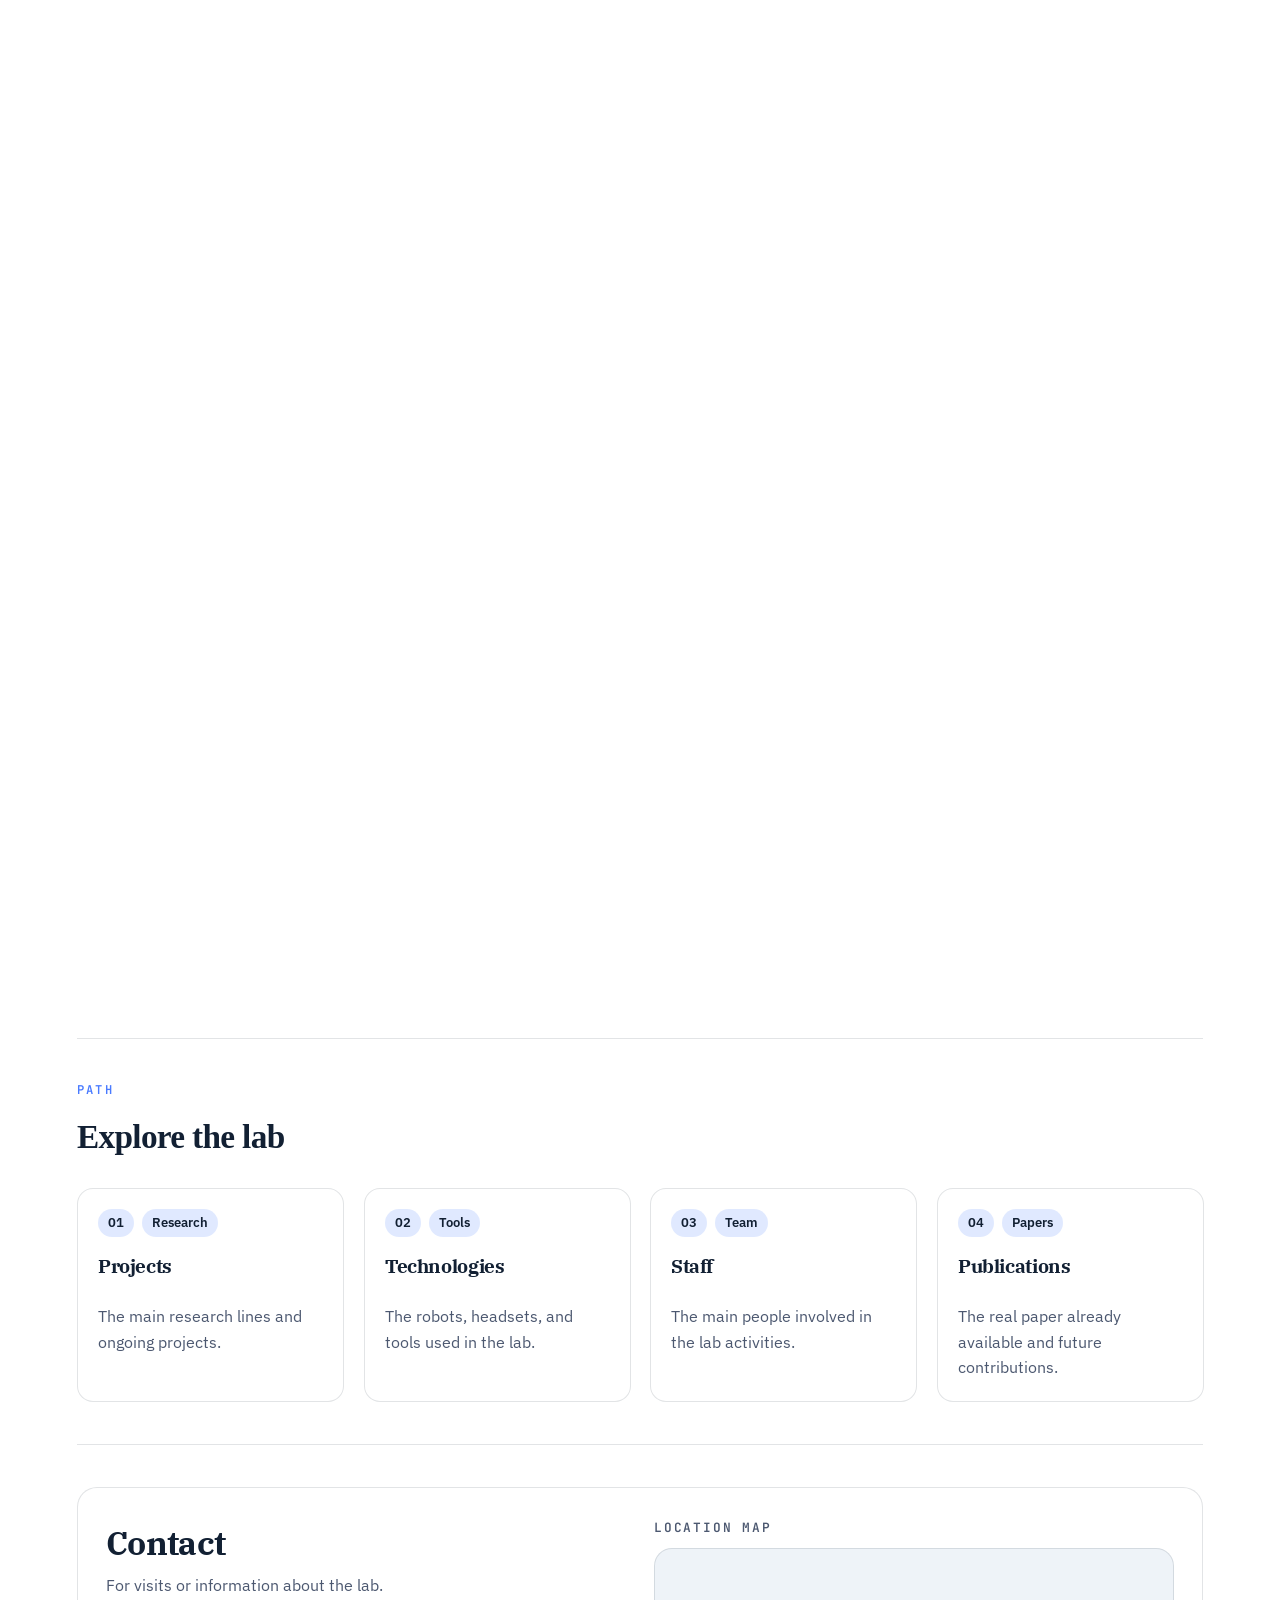
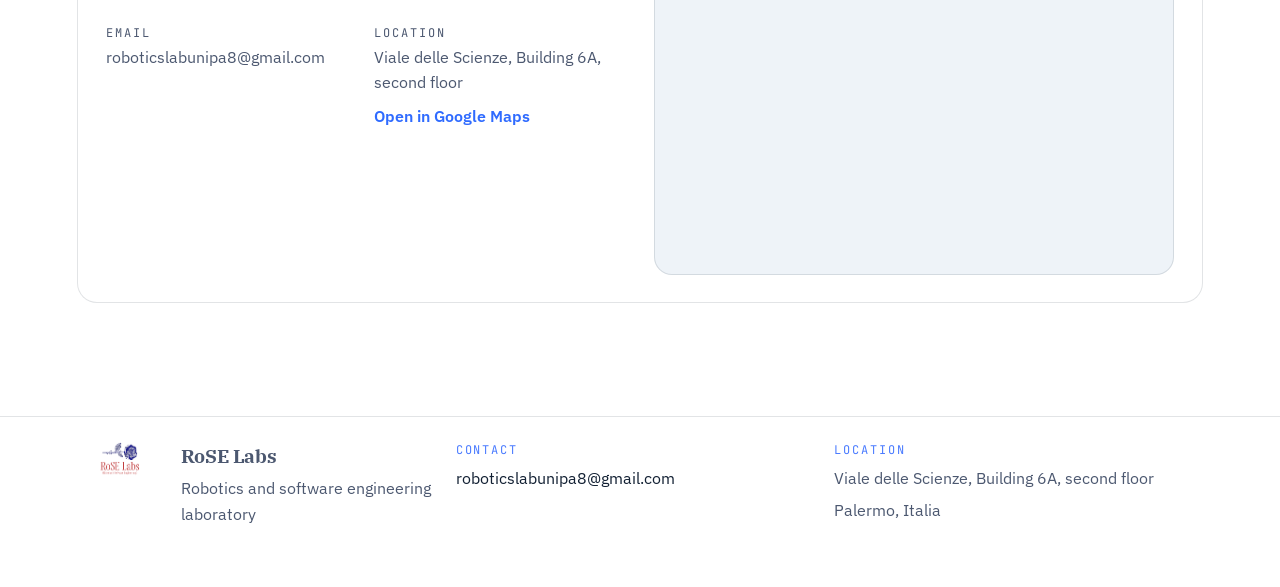
==== commit 5ac92d97: "Add desktop hero intro" ====
--- a/index.html
+++ b/index.html
@@ -74,6 +74,13 @@
         <div class="parallax-layer parallax-layer--grid" data-parallax-speed="-0.22" data-parallax-axis="x" aria-hidden="true"></div>
         <div class="parallax-layer parallax-layer--sheet" data-parallax-speed="0.18" aria-hidden="true"></div>
         <div class="parallax-layer parallax-layer--beam" data-parallax-speed="0.28" data-parallax-axis="x" aria-hidden="true"></div>
+        <div class="hero-orbit__deck" aria-label="Due laboratori, una sola direzione di ricerca">
+          <p class="hero-orbit__deck-eyebrow" data-i18n="hero.duoEyebrow">Due laboratori</p>
+          <h2 data-i18n="hero.duoTitle">2 Labs, 1 direzione di ricerca</h2>
+          <p class="hero-orbit__deck-copy" data-i18n="hero.duoSubtitle">
+            RoSE Labs unisce un laboratorio di robotica e uno di ingegneria del software. Insieme costruiamo sistemi intelligenti, XR e sperimentazione su robot reali.
+          </p>
+        </div>
         <div class="hero-orbit">
           <div class="hero-orbit__stage">
             <div class="hero-orbit__center">
@@ -101,7 +108,7 @@
                 </div>
               </div>
               <p class="hero-note" data-i18n="hero.note">
-                Scorri per esplorare l'orbita delle sezioni.
+                Scorri per esplorare le sezioni.
               </p>
             </div>
 
--- a/styles.css
+++ b/styles.css
@@ -425,6 +425,43 @@
   position: relative;
   z-index: 1;
   padding: clamp(18px, 2.2vw, 28px);
+}
+
+.hero.hero--orbit .hero-orbit__deck {
+  position: relative;
+  z-index: 2;
+  width: min(860px, calc(100% - 56px));
+  margin: 0 auto clamp(18px, 2.6vw, 30px);
+  padding: 0 8px;
+  display: grid;
+  justify-items: center;
+  gap: 10px;
+  text-align: center;
+}
+
+.hero.hero--orbit .hero-orbit__deck-eyebrow {
+  font-family: "JetBrains Mono", monospace;
+  font-size: 0.72rem;
+  letter-spacing: 0.22em;
+  text-transform: uppercase;
+  color: var(--accent-2);
+  font-weight: 700;
+}
+
+.hero.hero--orbit .hero-orbit__deck h2 {
+  font-family: "IBM Plex Serif", serif;
+  font-size: clamp(1.8rem, 2.9vw, 3.1rem);
+  line-height: 1.05;
+  letter-spacing: -0.03em;
+  color: var(--ink);
+}
+
+.hero.hero--orbit .hero-orbit__deck-copy {
+  max-width: 64ch;
+  margin: 0 auto;
+  color: var(--ink-soft);
+  font-size: clamp(0.95rem, 1.08vw, 1.08rem);
+  line-height: 1.58;
 }
 
 .hero.hero--orbit .hero-orbit__stage {
@@ -1961,6 +1998,10 @@
 }
 
 @media (max-width: 960px) {
+  .hero.hero--orbit .hero-orbit__deck {
+    display: none;
+  }
+
   .site-header {
     padding: 10px 4vw 0;
   }
@@ -3803,8 +3844,213 @@
     min-height: 500px;
   }
 
-  .hero.hero--orbit .hero-orbit__center {
+.hero.hero--orbit .hero-orbit__center {
     width: min(258px, 76vw);
     padding: 11px 10px 10px;
   }
 }
+
+@media (max-width: 720px) {
+  .hero.hero--orbit {
+    padding-top: 28px;
+  }
+
+  .hero.hero--orbit .hero-orbit {
+    padding: 10px 0 0;
+  }
+
+  .hero.hero--orbit .hero-orbit__stage {
+    display: grid;
+    grid-template-columns: minmax(0, 1fr);
+    justify-items: center;
+    gap: 12px;
+    min-height: 0 !important;
+    padding: 0 8px 18px;
+    overflow: visible;
+  }
+
+  .hero.hero--orbit .hero-orbit__stage::before,
+  .hero.hero--orbit .hero-orbit__stage::after {
+    display: none;
+  }
+
+  .hero.hero--orbit .hero-orbit__center {
+    position: relative !important;
+    top: auto !important;
+    left: auto !important;
+    width: min(460px, 100%);
+    margin: 0 auto;
+    padding: 18px 14px 16px;
+    border-radius: 26px;
+    transform: none !important;
+  }
+
+  .hero.hero--orbit .hero-orbit__center .eyebrow {
+    font-size: 0.62rem;
+    letter-spacing: 0.14em;
+  }
+
+  .hero.hero--orbit .hero-orbit__center h1 {
+    font-size: clamp(1.95rem, 9vw, 2.45rem);
+  }
+
+  .hero.hero--orbit .hero-subtitle {
+    max-width: 30ch;
+    margin-bottom: 10px;
+    font-size: 0.84rem;
+  }
+
+  .hero.hero--orbit .hero-actions {
+    display: grid;
+    grid-template-columns: repeat(2, minmax(0, 1fr));
+    gap: 8px;
+    margin-bottom: 8px;
+  }
+
+  .hero.hero--orbit .hero-note,
+  .hero.hero--orbit .hero-metrics {
+    display: none;
+  }
+
+  .hero.hero--orbit .hero-orbit__cards {
+    position: relative !important;
+    inset: auto !important;
+    display: grid;
+    grid-template-columns: repeat(2, minmax(0, 1fr));
+    grid-auto-flow: dense;
+    gap: 9px;
+    width: min(560px, 100%);
+    height: auto;
+    margin: 6px auto 0;
+    transform: none !important;
+    perspective: none;
+    transform-style: flat;
+  }
+
+  .hero-orbit-card {
+    position: relative !important;
+    top: auto !important;
+    left: auto !important;
+    width: 100%;
+    aspect-ratio: 1 / 1.08;
+    transform: none !important;
+    will-change: auto;
+  }
+
+  .hero-orbit-card:nth-child(1),
+  .hero-orbit-card:nth-child(4) {
+    grid-column: 1 / -1;
+    aspect-ratio: 16 / 7.6;
+  }
+
+  .hero-orbit-card__copy {
+    padding: 8px 9px 10px;
+  }
+
+  .hero-orbit-card__meta {
+    display: none;
+  }
+
+  .hero-orbit-card__badge {
+    top: 7px;
+    left: 7px;
+    padding: 3px 6px;
+    font-size: 0.5rem;
+  }
+
+  .hero-orbit-card__label {
+    font-size: 0.54rem;
+  }
+
+  .hero-orbit-card__visual--collage {
+    gap: 4px;
+    padding: 6px;
+  }
+
+  .hero-orbit-card__visual--illustration img {
+    padding: 4px;
+  }
+}
+
+@media (max-width: 480px) {
+  .hero.hero--orbit {
+    padding-top: 18px;
+  }
+
+  .hero.hero--orbit .hero-orbit {
+    padding: 6px 0 0;
+  }
+
+  .hero.hero--orbit .hero-orbit__stage {
+    gap: 10px;
+    padding: 0 4px 10px;
+  }
+
+  .hero.hero--orbit .hero-orbit__center {
+    width: min(300px, 100%);
+    padding: 16px 12px 14px;
+    border-radius: 22px;
+  }
+
+  .hero.hero--orbit .hero-orbit__center .eyebrow {
+    font-size: 0.54rem;
+    letter-spacing: 0.12em;
+  }
+
+  .hero.hero--orbit .hero-orbit__center h1 {
+    font-size: clamp(1.65rem, 8.4vw, 2.1rem);
+  }
+
+  .hero.hero--orbit .hero-subtitle {
+    font-size: 0.75rem;
+    line-height: 1.42;
+    max-width: 25ch;
+  }
+
+  .hero.hero--orbit .cta {
+    padding: 8px 9px;
+    font-size: 0.78rem;
+  }
+
+  .hero.hero--orbit .hero-metrics,
+  .hero.hero--orbit .hero-note {
+    display: none;
+  }
+
+  .hero.hero--orbit .hero-orbit__cards {
+    width: min(392px, 100%);
+    gap: 8px;
+    margin-top: 4px;
+  }
+
+  .hero-orbit-card {
+    aspect-ratio: 1 / 1.15;
+  }
+
+  .hero-orbit-card:nth-child(1),
+  .hero-orbit-card:nth-child(4) {
+    grid-column: auto;
+    aspect-ratio: 1 / 1.15;
+  }
+
+  .hero-orbit-card__badge {
+    top: 6px;
+    left: 6px;
+    font-size: 0.47rem;
+    padding: 3px 5px;
+  }
+
+  .hero-orbit-card__copy {
+    padding: 7px 7px 8px;
+  }
+
+  .hero-orbit-card__label {
+    font-size: 0.5rem;
+    letter-spacing: 0.12em;
+  }
+
+  .hero-orbit-card__visual--collage {
+    gap: 3px;
+    padding: 5px;
+  }
+}
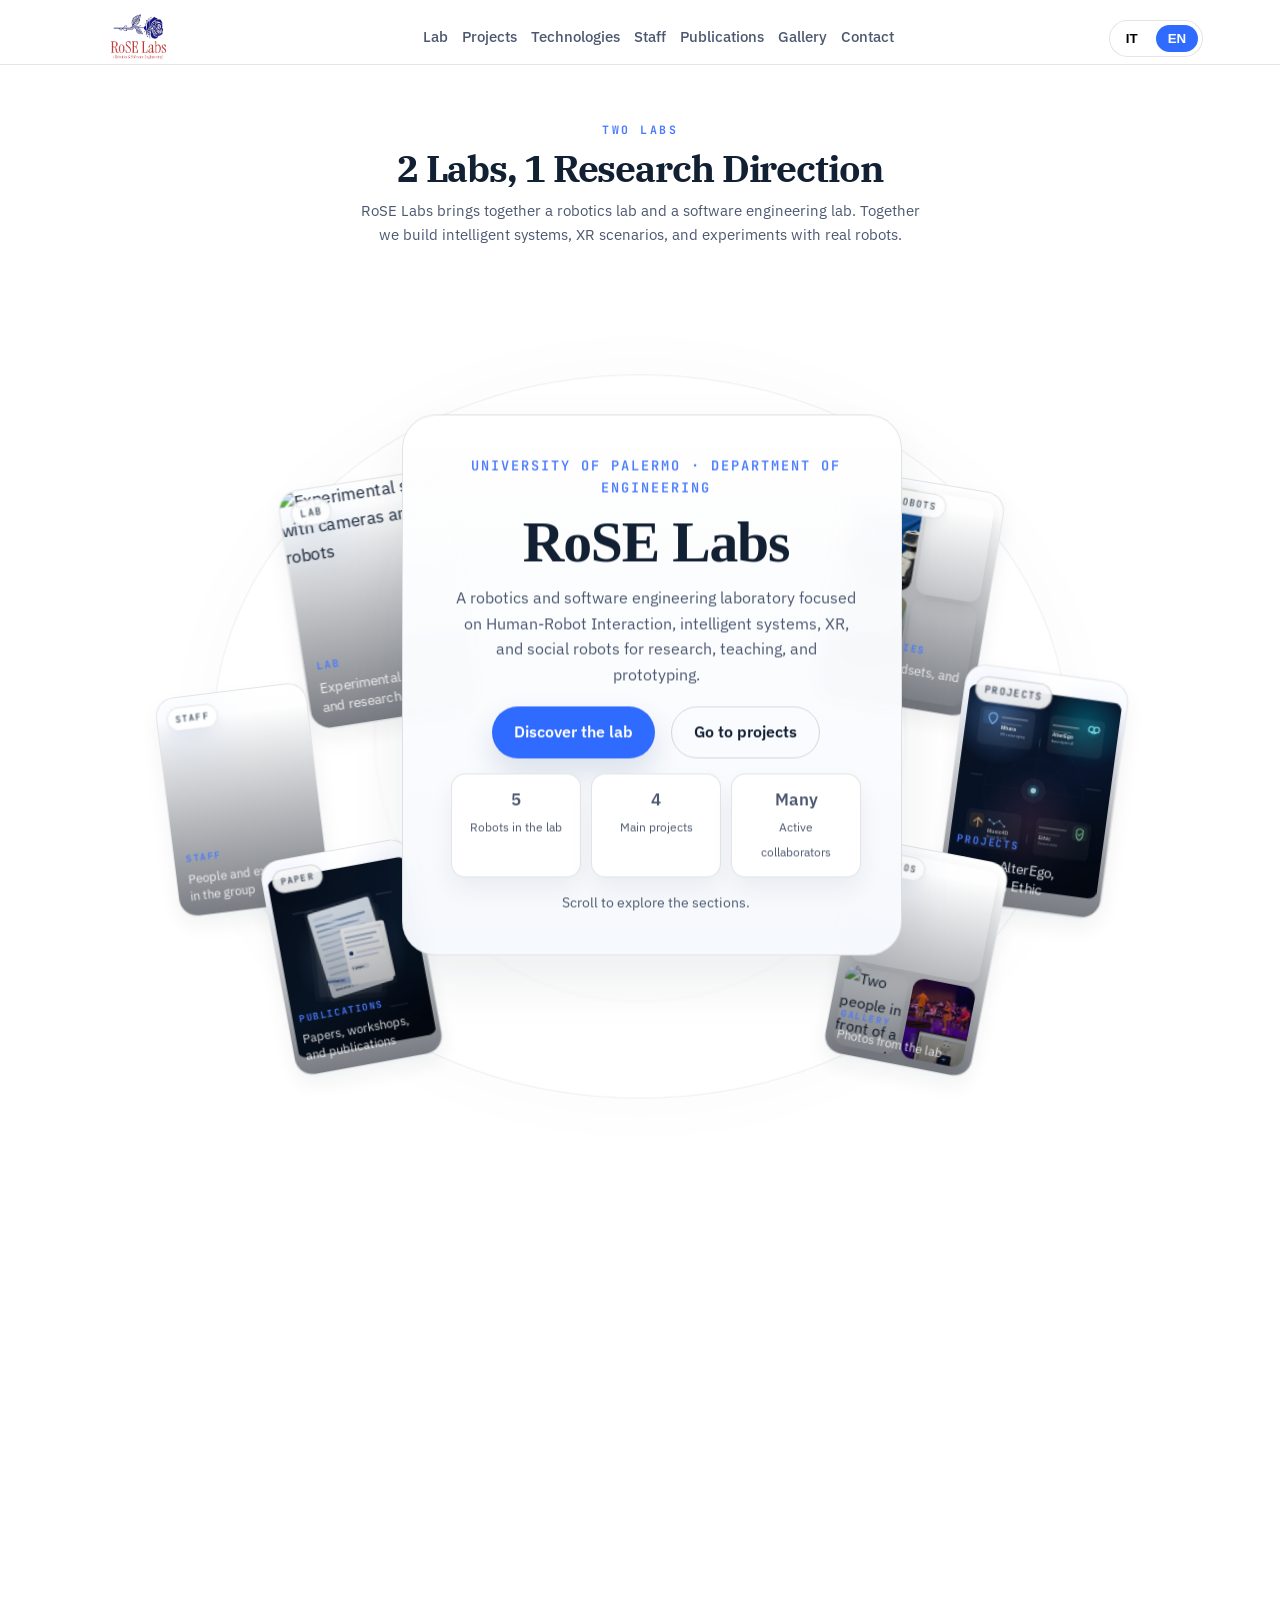
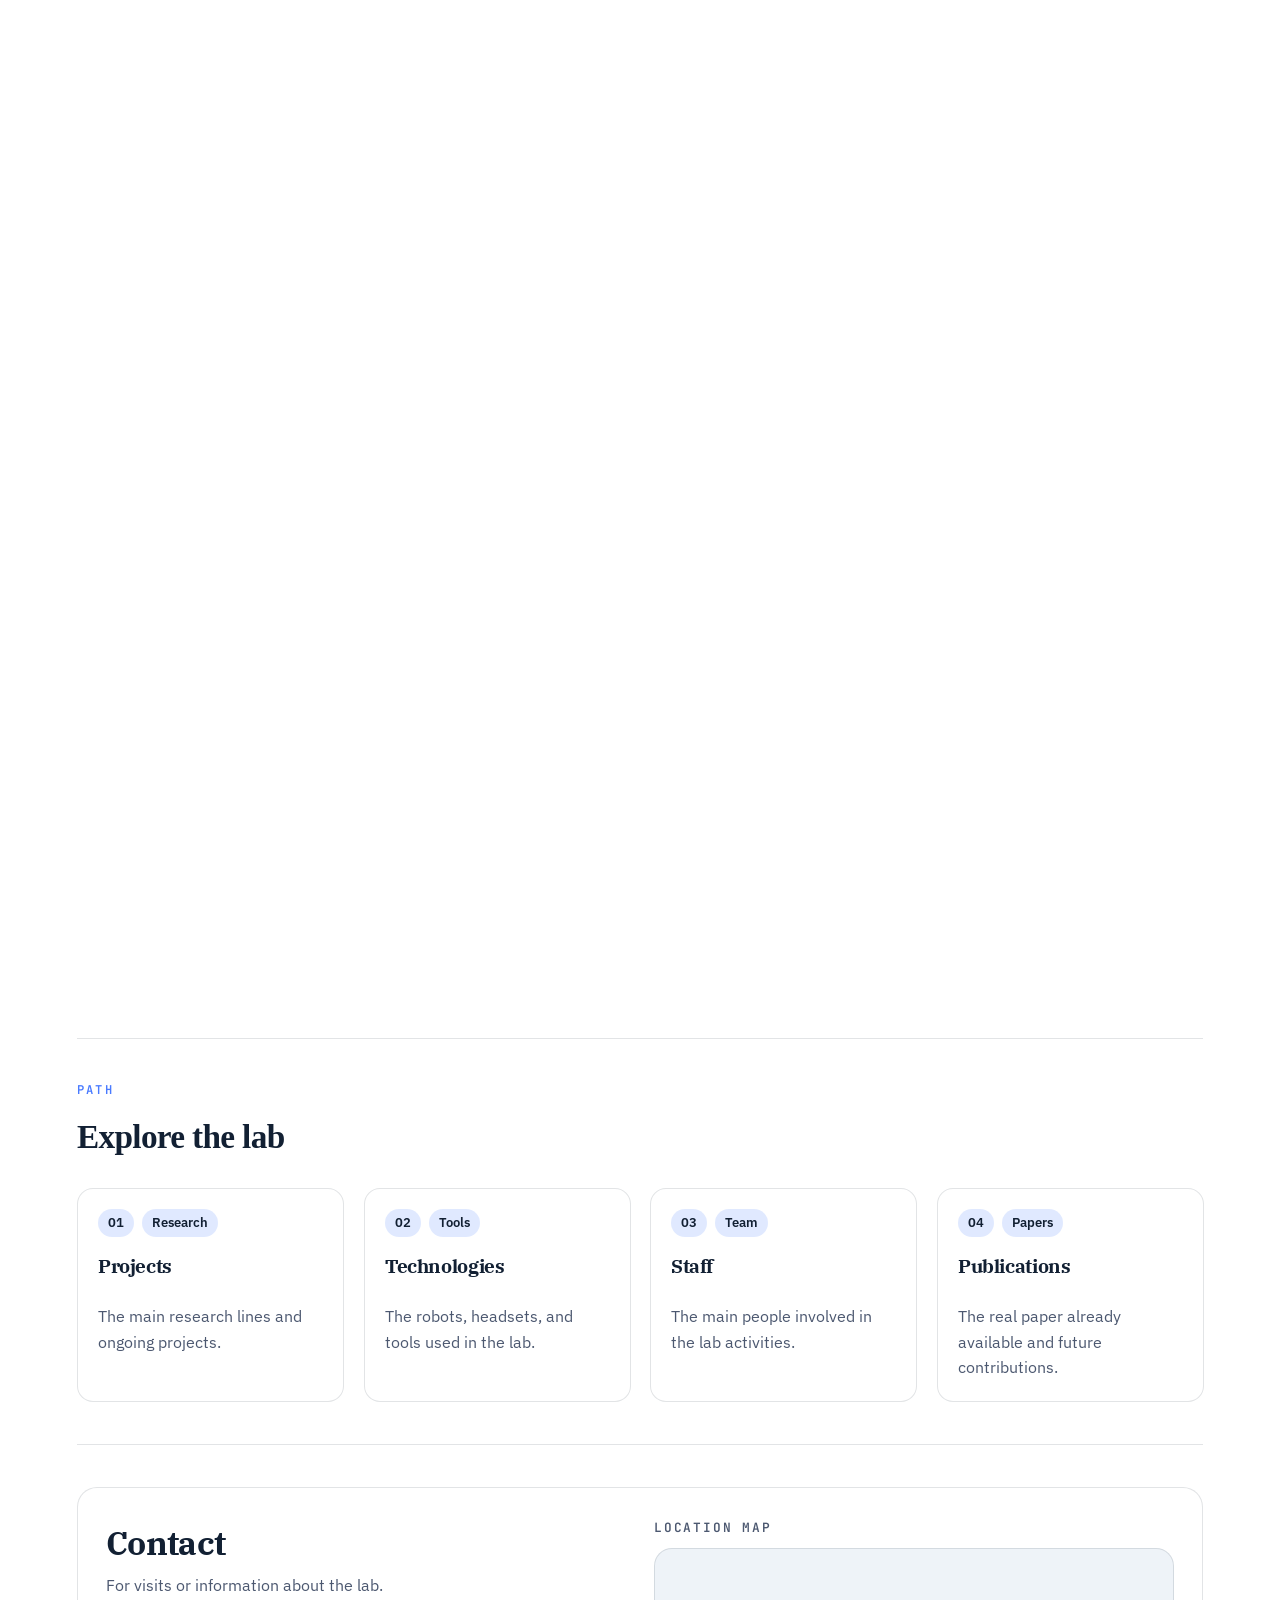
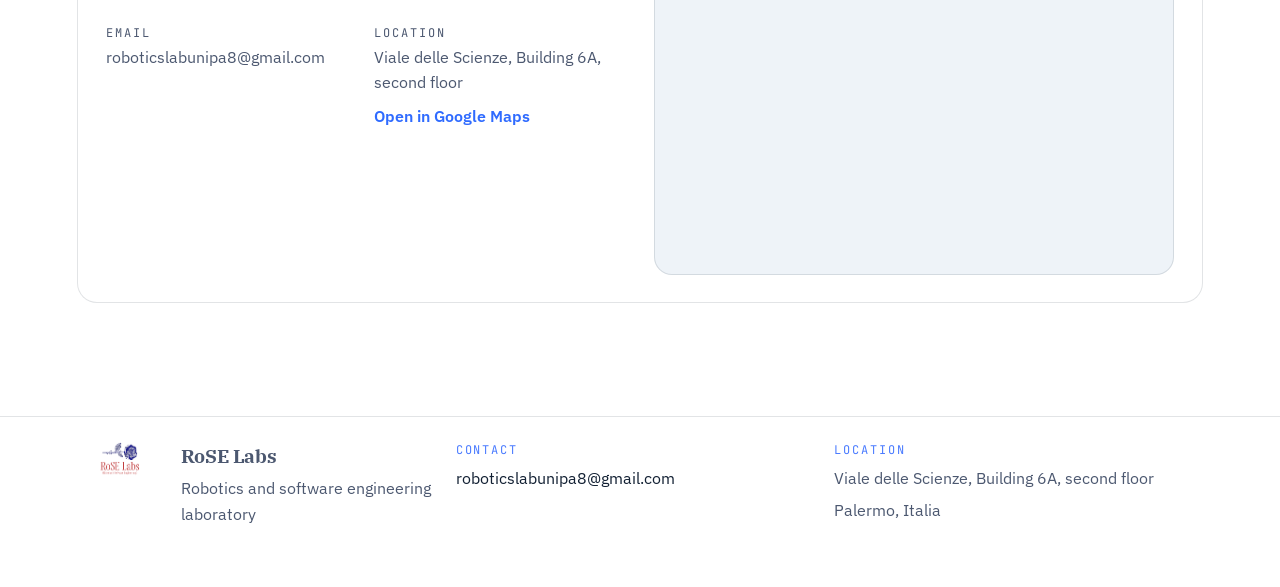
==== commit 6fb8abe7: "Add RoSE Labs favicon" ====
--- a/index.html
+++ b/index.html
@@ -12,6 +12,7 @@
     />
     <script src="theme-init.js?v=20260728-1"></script>
     <link rel="stylesheet" href="styles.css?v=20260728-1" />
+    <link rel="icon" type="image/svg+xml" href="favicon.svg" />
     <script defer src="data/site-content.js?v=20260728-1"></script>
     <script defer src="app.js?v=20260728-1"></script>
   </head>
